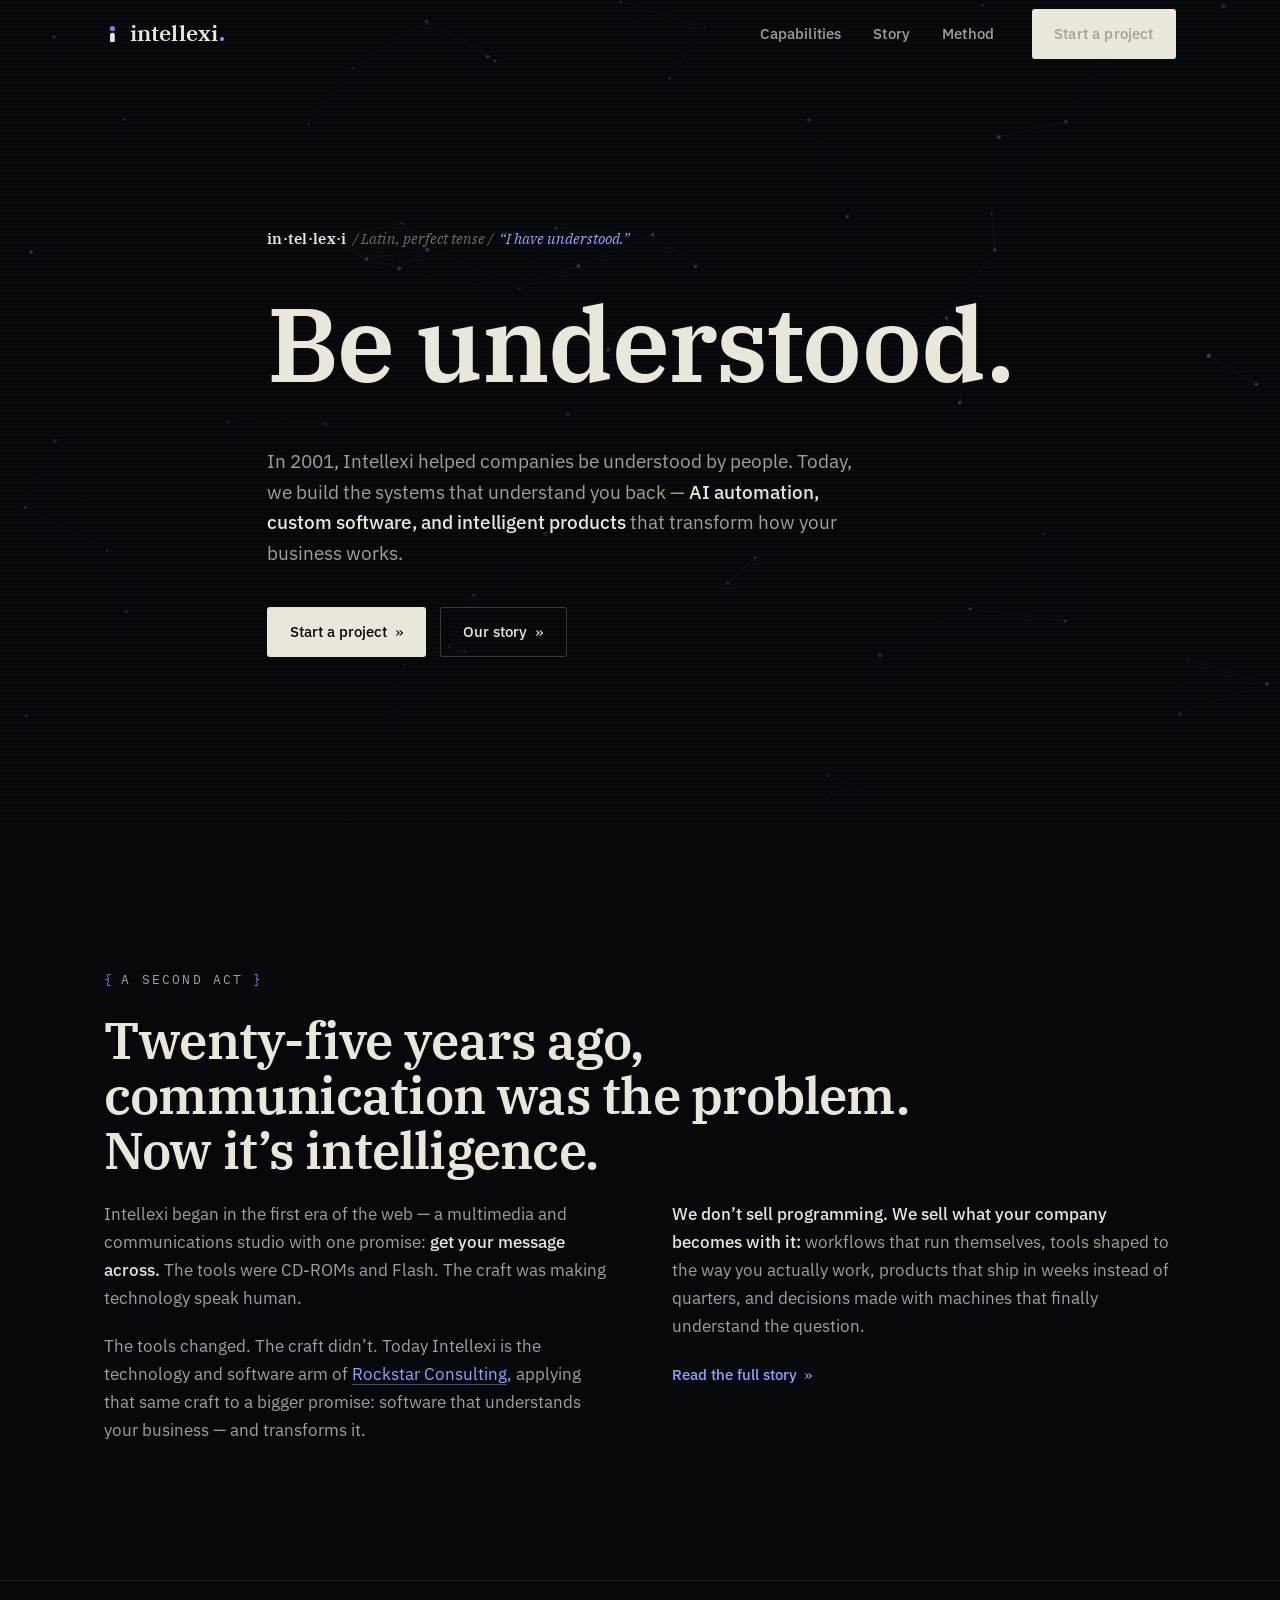
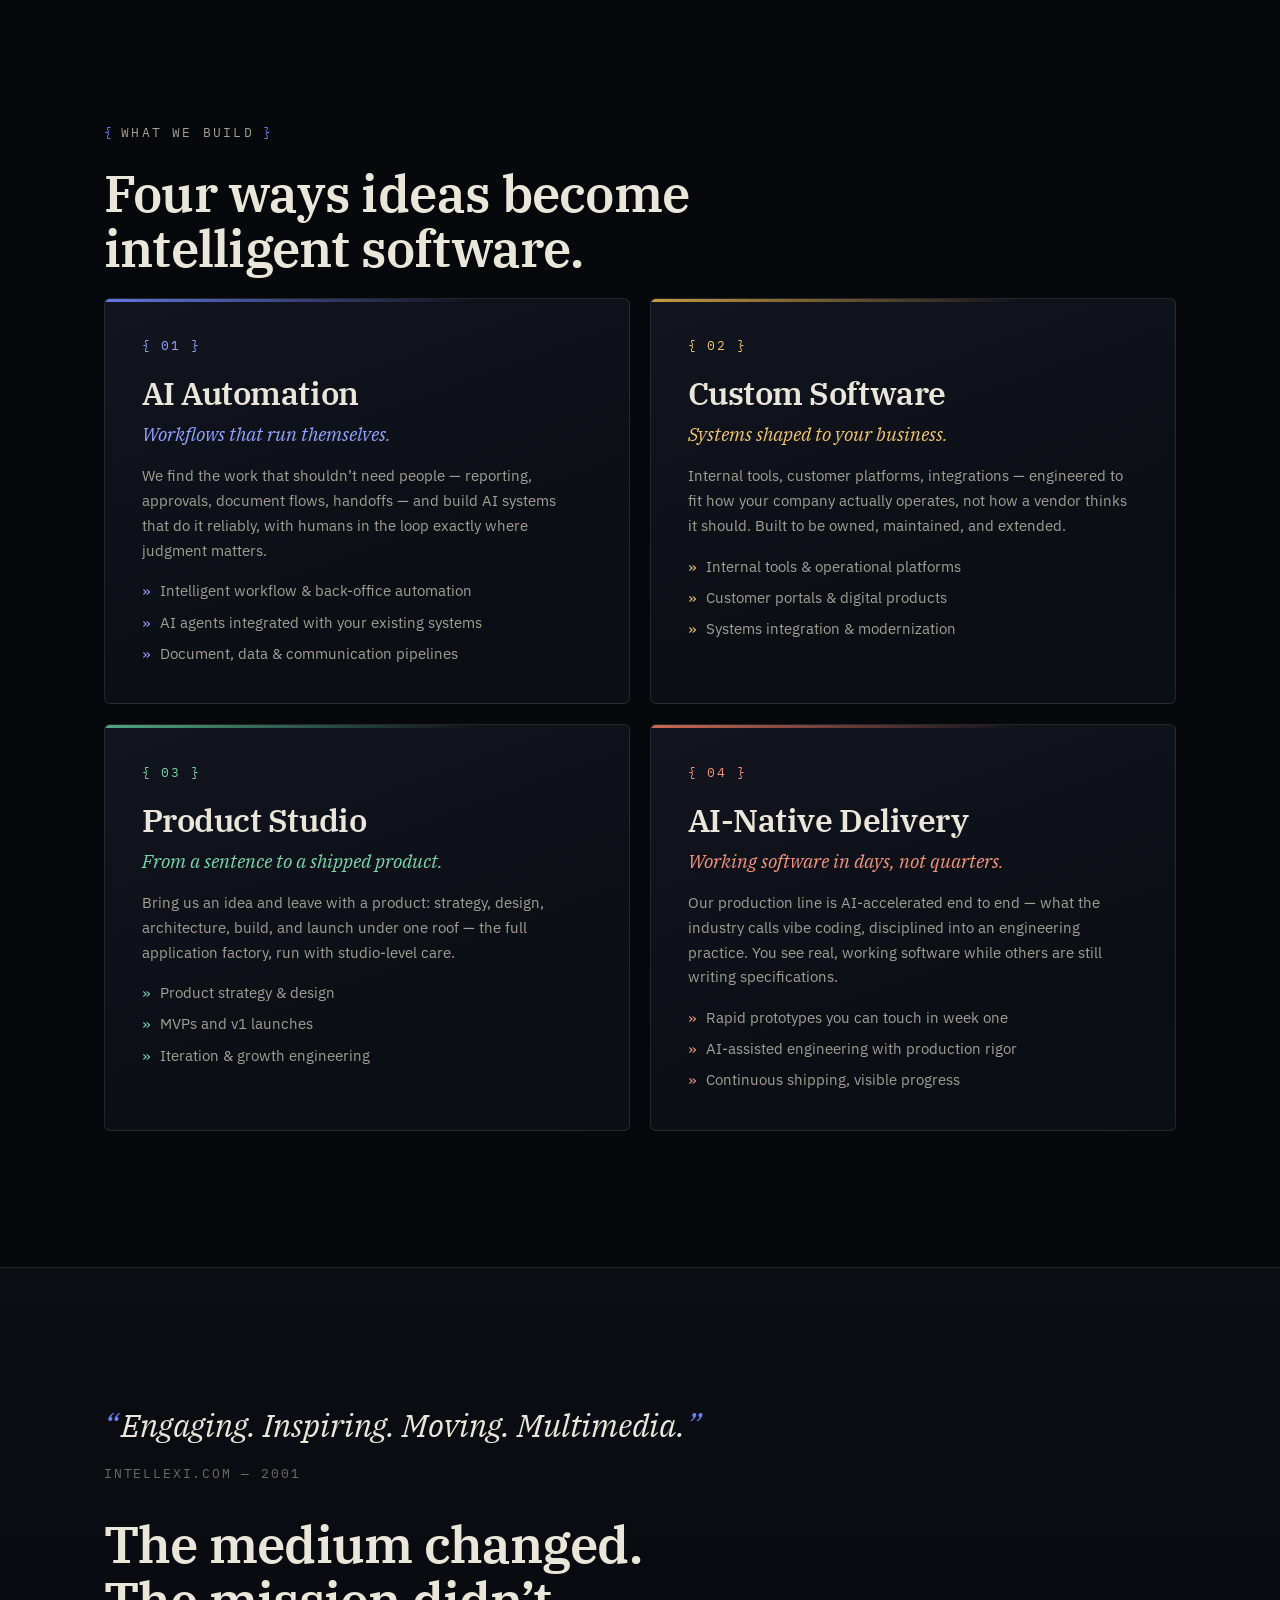
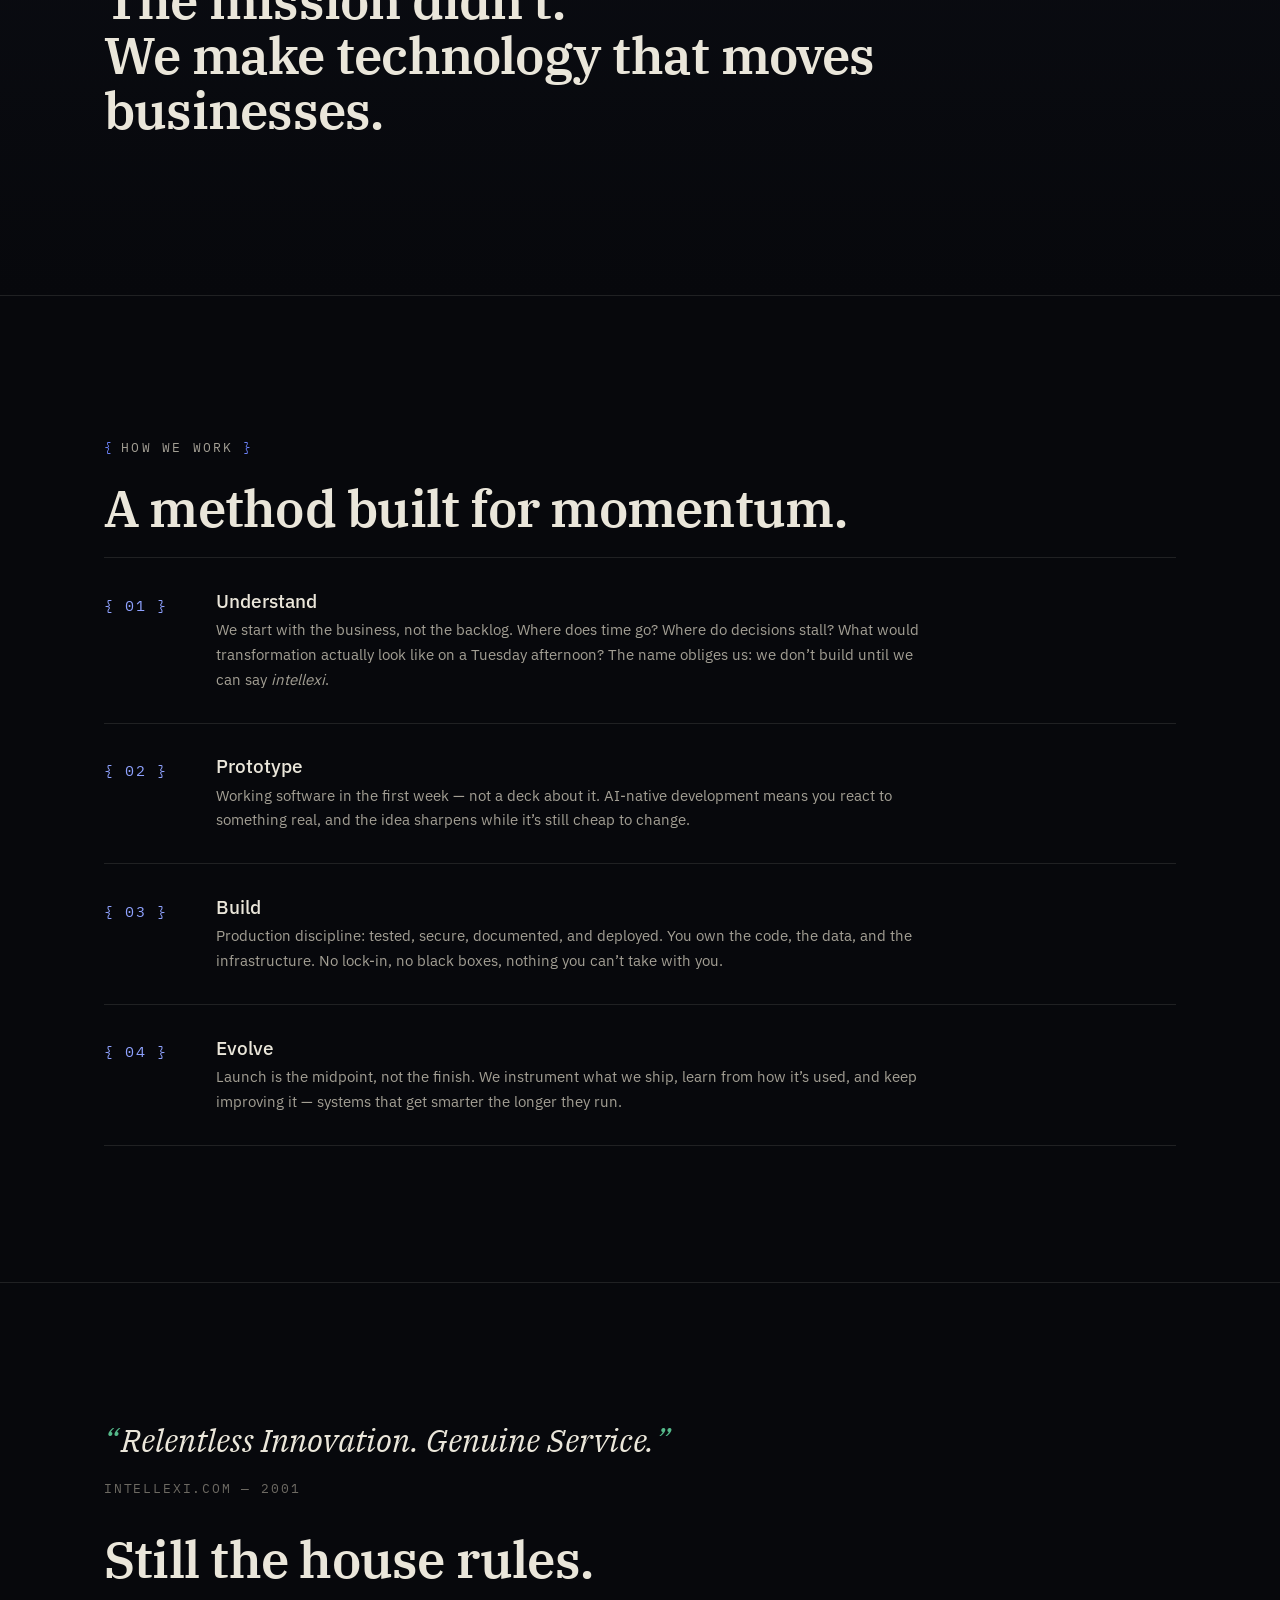
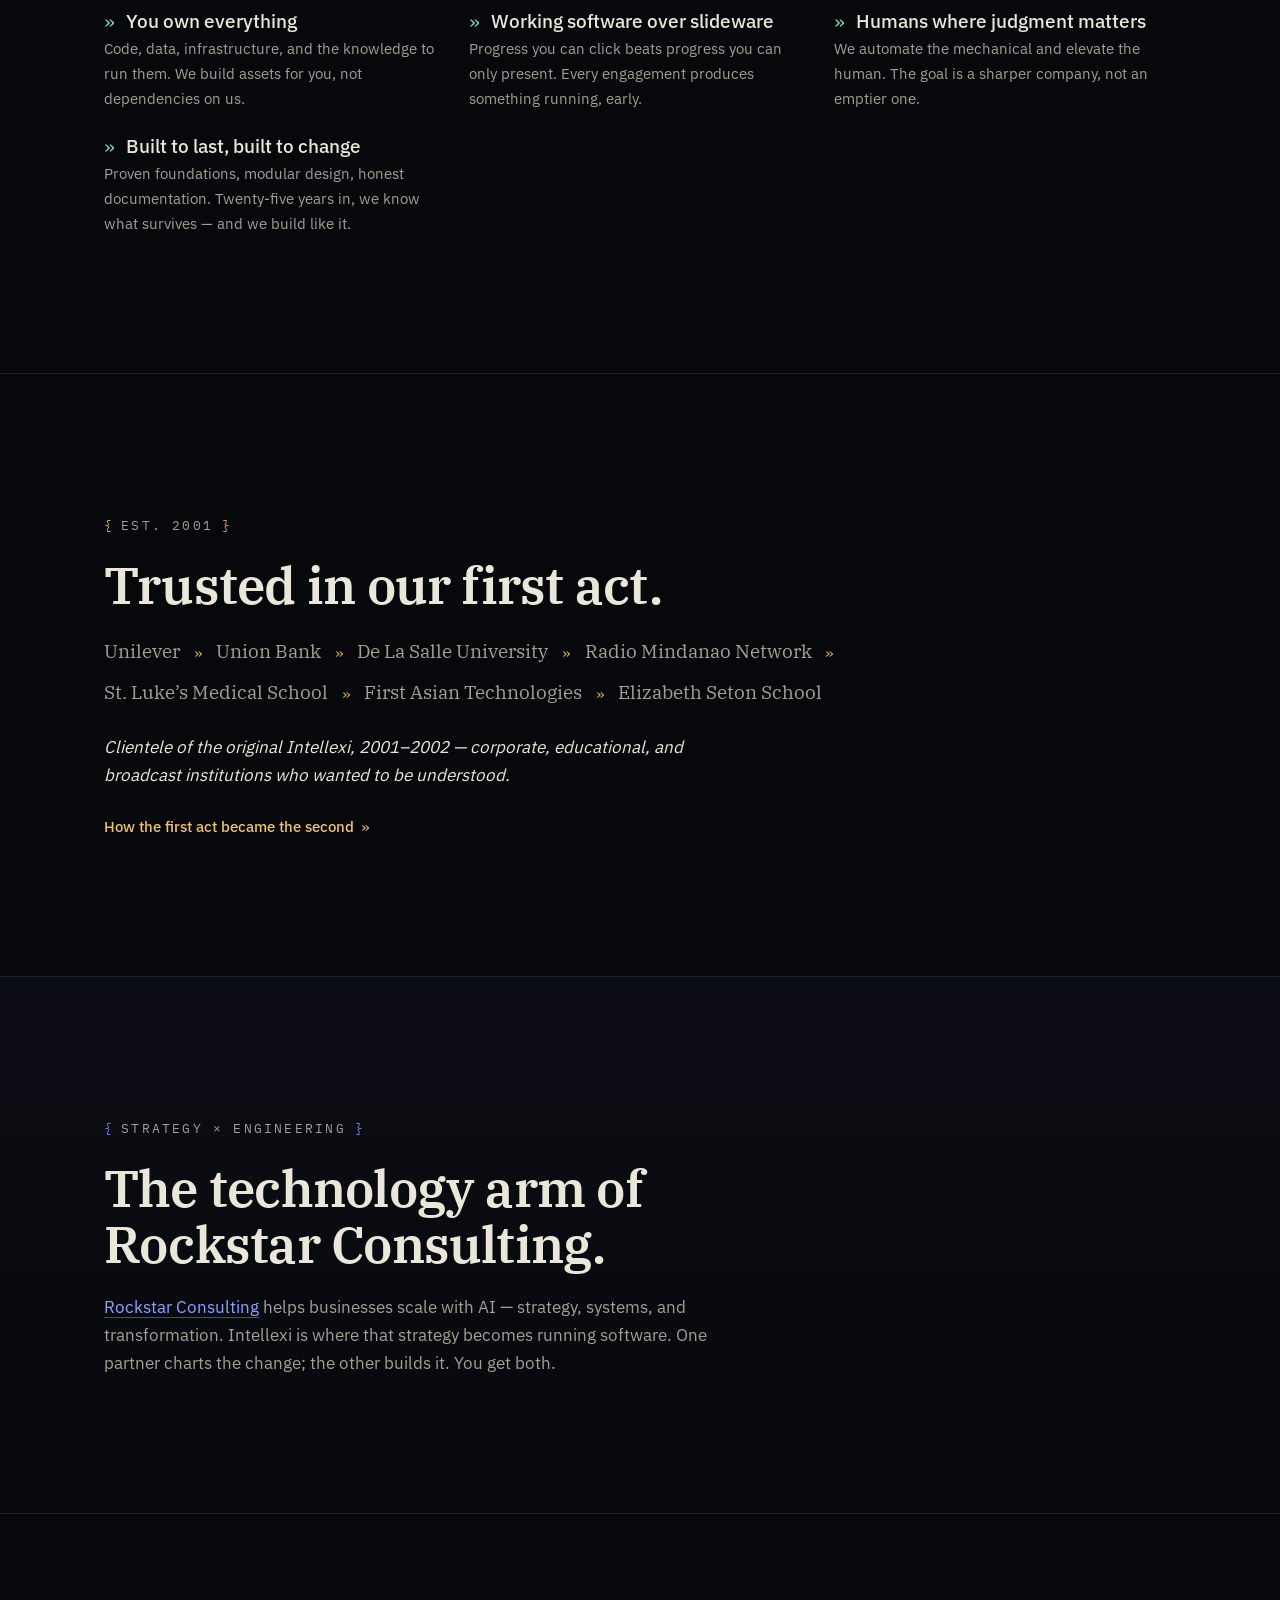
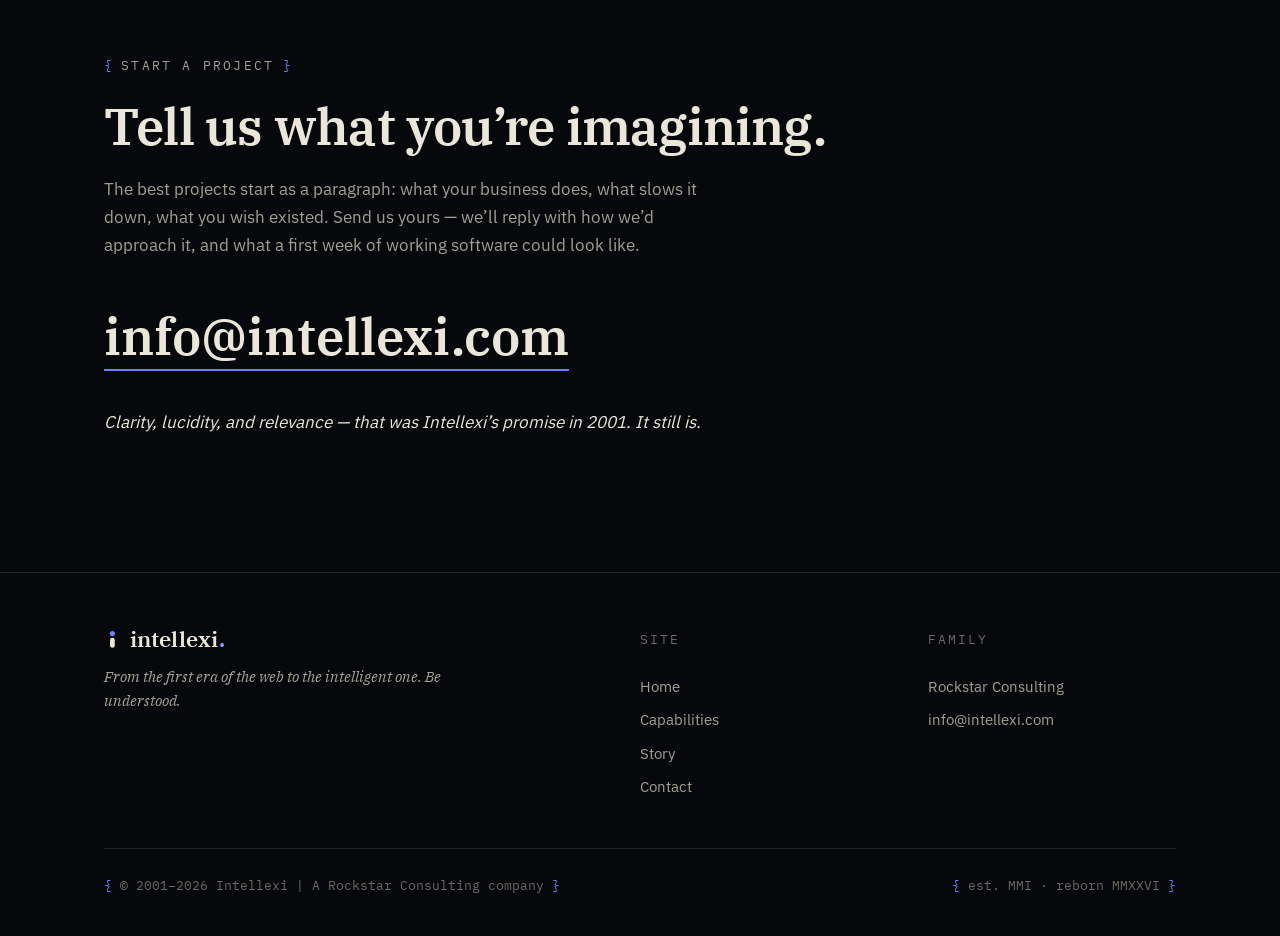
==== index.html @ 6e755563 "Revive the Intellexi brand: static site for the AI-era second act Intellexi (est. 2001, 'Be Understo" ====
<!DOCTYPE html>
<html lang="en">
<head>
  <meta charset="utf-8">
  <meta name="viewport" content="width=device-width, initial-scale=1">
  <title>Intellexi — Be Understood. AI Automation &amp; Custom Software Studio</title>
  <meta name="description" content="Intellexi is an AI automation and custom software studio — the technology arm of Rockstar Consulting. Est. 2001 as a multimedia company, reborn to turn ideas into intelligent software.">
  <meta name="theme-color" content="#07080c">
  <meta property="og:title" content="Intellexi — Be Understood.">
  <meta property="og:description" content="AI automation and custom software studio. Est. 2001, reborn for the intelligent era. The technology arm of Rockstar Consulting.">
  <meta property="og:type" content="website">
  <link rel="icon" href="assets/img/favicon.svg" type="image/svg+xml">
  <link rel="preload" href="assets/fonts/ibm-plex-serif-latin-600-normal.woff2" as="font" type="font/woff2" crossorigin>
  <link rel="preload" href="assets/fonts/ibm-plex-sans-latin-400-normal.woff2" as="font" type="font/woff2" crossorigin>
  <link rel="stylesheet" href="assets/css/main.css">
</head>
<body>
  <a class="skip-link" href="#main">{ skip to content }</a>

  <header class="site-header">
    <div class="container site-header__inner">
      <a class="brand" href="./" aria-label="Intellexi — home">
        <svg class="brand-mark" viewBox="0 0 64 64" aria-hidden="true"><circle cx="32" cy="10" r="10" fill="#6b81f7"/><rect x="23" y="26" width="18" height="38" rx="9" fill="currentColor"/></svg>
        <span>intellexi<span class="brand-dot">.</span></span>
      </a>
      <button class="nav-toggle" aria-expanded="false" aria-controls="site-nav">{ menu }</button>
      <nav class="site-nav" id="site-nav" aria-label="Main">
        <a href="capabilities/">Capabilities</a>
        <a href="story/">Story</a>
        <a href="#method">Method</a>
        <a class="btn btn--solid" href="#contact">Start a project</a>
      </nav>
    </div>
  </header>

  <main id="main">

    <!-- Hero -->
    <section class="hero scanlines">
      <div class="hero-canvas" aria-hidden="true"></div>
      <div class="container">
        <p class="hero-defn defn reveal">
          <span class="defn-word">in&#183;tel&#183;lex&#183;i</span>
          <span class="defn-pos">&nbsp;/ Latin, perfect tense /</span>
          <span class="defn-sense">&nbsp;&ldquo;I have understood.&rdquo;</span>
        </p>
        <h1 class="display reveal" style="--reveal-delay:.08s">Be understood.</h1>
        <p class="lede reveal" style="--reveal-delay:.16s">In 2001, Intellexi helped companies be understood by people. Today, we build the systems that understand you back — <strong>AI automation, custom software, and intelligent products</strong> that transform how your business works.</p>
        <div class="hero-cta reveal" style="--reveal-delay:.24s">
          <a class="btn btn--solid" href="#contact">Start a project <span class="chev">&#187;</span></a>
          <a class="btn btn--ghost" href="story/">Our story <span class="chev">&#187;</span></a>
        </div>
      </div>
    </section>

    <!-- Positioning -->
    <section class="section" aria-labelledby="positioning-title">
      <div class="container">
        <p class="kicker reveal">A second act</p>
        <h2 id="positioning-title" class="reveal">Twenty-five years ago, communication was the problem.<br>Now it&rsquo;s intelligence.</h2>
        <div class="grid-2">
          <div class="prose reveal">
            <p>Intellexi began in the first era of the web — a multimedia and communications studio with one promise: <strong>get your message across.</strong> The tools were CD-ROMs and Flash. The craft was making technology speak human.</p>
            <p>The tools changed. The craft didn&rsquo;t. Today Intellexi is the technology and software arm of <a href="https://www.rockstar.one/" rel="noopener">Rockstar Consulting</a>, applying that same craft to a bigger promise: software that understands your business — and transforms it.</p>
          </div>
          <div class="prose reveal" style="--reveal-delay:.1s">
            <p><strong>We don&rsquo;t sell programming. We sell what your company becomes with it:</strong> workflows that run themselves, tools shaped to the way you actually work, products that ship in weeks instead of quarters, and decisions made with machines that finally understand the question.</p>
            <p><a class="link-arrow" href="story/">Read the full story <span class="chev">&#187;</span></a></p>
          </div>
        </div>
      </div>
    </section>

    <!-- Capabilities -->
    <section class="section" id="capabilities" aria-labelledby="capabilities-title">
      <div class="container">
        <p class="kicker reveal">What we build</p>
        <h2 id="capabilities-title" class="reveal">Four ways ideas become intelligent software.</h2>
        <div class="card-grid card-grid--quad">
          <article class="card card--blue reveal">
            <span class="card-index">{ 01 }</span>
            <h3>AI Automation</h3>
            <span class="card-tag">Workflows that run themselves.</span>
            <p>We find the work that shouldn&rsquo;t need people — reporting, approvals, document flows, handoffs — and build AI systems that do it reliably, with humans in the loop exactly where judgment matters.</p>
            <ul>
              <li>Intelligent workflow &amp; back-office automation</li>
              <li>AI agents integrated with your existing systems</li>
              <li>Document, data &amp; communication pipelines</li>
            </ul>
          </article>
          <article class="card card--gold reveal" style="--reveal-delay:.07s">
            <span class="card-index">{ 02 }</span>
            <h3>Custom Software</h3>
            <span class="card-tag">Systems shaped to your business.</span>
            <p>Internal tools, customer platforms, integrations — engineered to fit how your company actually operates, not how a vendor thinks it should. Built to be owned, maintained, and extended.</p>
            <ul>
              <li>Internal tools &amp; operational platforms</li>
              <li>Customer portals &amp; digital products</li>
              <li>Systems integration &amp; modernization</li>
            </ul>
          </article>
          <article class="card card--green reveal" style="--reveal-delay:.14s">
            <span class="card-index">{ 03 }</span>
            <h3>Product Studio</h3>
            <span class="card-tag">From a sentence to a shipped product.</span>
            <p>Bring us an idea and leave with a product: strategy, design, architecture, build, and launch under one roof — the full application factory, run with studio-level care.</p>
            <ul>
              <li>Product strategy &amp; design</li>
              <li>MVPs and v1 launches</li>
              <li>Iteration &amp; growth engineering</li>
            </ul>
          </article>
          <article class="card card--coral reveal" style="--reveal-delay:.21s">
            <span class="card-index">{ 04 }</span>
            <h3>AI-Native Delivery</h3>
            <span class="card-tag">Working software in days, not quarters.</span>
            <p>Our production line is AI-accelerated end to end — what the industry calls vibe coding, disciplined into an engineering practice. You see real, working software while others are still writing specifications.</p>
            <ul>
              <li>Rapid prototypes you can touch in week one</li>
              <li>AI-assisted engineering with production rigor</li>
              <li>Continuous shipping, visible progress</li>
            </ul>
          </article>
        </div>
      </div>
    </section>

    <!-- Manifesto -->
    <section class="section band" aria-label="Manifesto">
      <div class="container">
        <blockquote class="epigraph reveal"><span class="epigraph-text">Engaging. Inspiring. Moving. Multimedia.</span>
          <span class="epigraph-cite">intellexi.com &mdash; 2001</span>
        </blockquote>
        <h2 class="reveal" style="margin-top:2.2rem">The medium changed. The mission didn&rsquo;t.<br>We make technology that moves businesses.</h2>
      </div>
    </section>

    <!-- Method -->
    <section class="section" id="method" aria-labelledby="method-title">
      <div class="container">
        <p class="kicker reveal">How we work</p>
        <h2 id="method-title" class="reveal">A method built for momentum.</h2>
        <div class="steps reveal">
          <div class="step">
            <span class="step-num">{ 01 }</span>
            <div>
              <h3>Understand</h3>
              <p>We start with the business, not the backlog. Where does time go? Where do decisions stall? What would transformation actually look like on a Tuesday afternoon? The name obliges us: we don&rsquo;t build until we can say <em>intellexi</em>.</p>
            </div>
          </div>
          <div class="step">
            <span class="step-num">{ 02 }</span>
            <div>
              <h3>Prototype</h3>
              <p>Working software in the first week — not a deck about it. AI-native development means you react to something real, and the idea sharpens while it&rsquo;s still cheap to change.</p>
            </div>
          </div>
          <div class="step">
            <span class="step-num">{ 03 }</span>
            <div>
              <h3>Build</h3>
              <p>Production discipline: tested, secure, documented, and deployed. You own the code, the data, and the infrastructure. No lock-in, no black boxes, nothing you can&rsquo;t take with you.</p>
            </div>
          </div>
          <div class="step">
            <span class="step-num">{ 04 }</span>
            <div>
              <h3>Evolve</h3>
              <p>Launch is the midpoint, not the finish. We instrument what we ship, learn from how it&rsquo;s used, and keep improving it — systems that get smarter the longer they run.</p>
            </div>
          </div>
        </div>
      </div>
    </section>

    <!-- Principles -->
    <section class="section tint-green" aria-labelledby="principles-title">
      <div class="container">
        <blockquote class="epigraph reveal"><span class="epigraph-text">Relentless Innovation. Genuine Service.</span>
          <span class="epigraph-cite">intellexi.com &mdash; 2001</span>
        </blockquote>
        <h2 id="principles-title" class="reveal" style="margin-top:2.2rem">Still the house rules.</h2>
        <ul class="principles">
          <li class="reveal">
            <h3>You own everything</h3>
            <p>Code, data, infrastructure, and the knowledge to run them. We build assets for you, not dependencies on us.</p>
          </li>
          <li class="reveal" style="--reveal-delay:.07s">
            <h3>Working software over slideware</h3>
            <p>Progress you can click beats progress you can only present. Every engagement produces something running, early.</p>
          </li>
          <li class="reveal" style="--reveal-delay:.14s">
            <h3>Humans where judgment matters</h3>
            <p>We automate the mechanical and elevate the human. The goal is a sharper company, not an emptier one.</p>
          </li>
          <li class="reveal" style="--reveal-delay:.21s">
            <h3>Built to last, built to change</h3>
            <p>Proven foundations, modular design, honest documentation. Twenty-five years in, we know what survives — and we build like it.</p>
          </li>
        </ul>
      </div>
    </section>

    <!-- Heritage -->
    <section class="section tint-gold" aria-labelledby="heritage-title">
      <div class="container">
        <p class="kicker reveal">Est. 2001</p>
        <h2 id="heritage-title" class="reveal">Trusted in our first act.</h2>
        <p class="heritage-names reveal">
          <span>Unilever</span><span class="sep">&#187;</span>
          <span>Union Bank</span><span class="sep">&#187;</span>
          <span>De&nbsp;La&nbsp;Salle University</span><span class="sep">&#187;</span>
          <span>Radio Mindanao Network</span><span class="sep">&#187;</span>
          <span>St.&nbsp;Luke&rsquo;s Medical School</span><span class="sep">&#187;</span>
          <span>First Asian Technologies</span><span class="sep">&#187;</span>
          <span>Elizabeth Seton School</span>
        </p>
        <p class="prose reveal" style="margin-top:1.6rem"><em>Clientele of the original Intellexi, 2001&ndash;2002 — corporate, educational, and broadcast institutions who wanted to be understood.</em></p>
        <p class="reveal" style="margin-top:1.4rem"><a class="link-arrow" href="story/">How the first act became the second <span class="chev">&#187;</span></a></p>
      </div>
    </section>

    <!-- Rockstar -->
    <section class="section band" aria-labelledby="rockstar-title">
      <div class="container">
        <p class="kicker reveal">Strategy &#215; Engineering</p>
        <h2 id="rockstar-title" class="reveal">The technology arm of Rockstar Consulting.</h2>
        <div class="prose reveal">
          <p><a href="https://www.rockstar.one/" rel="noopener">Rockstar Consulting</a> helps businesses scale with AI — strategy, systems, and transformation. Intellexi is where that strategy becomes running software. One partner charts the change; the other builds it. You get both.</p>
        </div>
      </div>
    </section>

    <!-- Contact -->
    <section class="section" id="contact" aria-labelledby="contact-title">
      <div class="container">
        <p class="kicker reveal">Start a project</p>
        <h2 id="contact-title" class="reveal">Tell us what you&rsquo;re imagining.</h2>
        <div class="prose reveal">
          <p>The best projects start as a paragraph: what your business does, what slows it down, what you wish existed. Send us yours — we&rsquo;ll reply with how we&rsquo;d approach it, and what a first week of working software could look like.</p>
        </div>
        <p class="reveal" style="margin-top:2.2rem"><a class="contact-email" href="mailto:info@intellexi.com">info@intellexi.com</a></p>
        <p class="prose reveal" style="margin-top:1.8rem"><em>Clarity, lucidity, and relevance — that was Intellexi&rsquo;s promise in 2001. It still is.</em></p>
      </div>
    </section>
  </main>

  <footer class="site-footer">
    <div class="container">
      <div class="site-footer__grid">
        <div>
          <a class="brand" href="./" aria-label="Intellexi — home">
            <svg class="brand-mark" viewBox="0 0 64 64" aria-hidden="true"><circle cx="32" cy="10" r="10" fill="#6b81f7"/><rect x="23" y="26" width="18" height="38" rx="9" fill="currentColor"/></svg>
            <span>intellexi<span class="brand-dot">.</span></span>
          </a>
          <p class="footer-tagline">From the first era of the web to the intelligent one. Be understood.</p>
        </div>
        <nav aria-label="Footer">
          <p class="footer-head">Site</p>
          <a href="./">Home</a>
          <a href="capabilities/">Capabilities</a>
          <a href="story/">Story</a>
          <a href="#contact">Contact</a>
        </nav>
        <nav aria-label="Family">
          <p class="footer-head">Family</p>
          <a href="https://www.rockstar.one/" rel="noopener">Rockstar Consulting</a>
          <a href="mailto:info@intellexi.com">info@intellexi.com</a>
        </nav>
      </div>
      <div class="footer-meta">
        <span class="braces">&#169; 2001&ndash;<span id="year">2026</span> Intellexi &#124; A Rockstar Consulting company</span>
        <span class="braces">est. MMI &#183; reborn MMXXVI</span>
      </div>
    </div>
  </footer>

  <script src="assets/js/main.js" defer></script>
</body>
</html>
---- assets/css/main.css ----
/* ==========================================================================
   INTELLEXI — design system
   Est. 2001 · Reborn 2026
   --------------------------------------------------------------------------
   Structure:
     1. Fonts            5. Header / nav        9. Page sections
     2. Tokens           6. Buttons & links    10. Footer
     3. Base / reset     7. Typography kit     11. Motion & reveal
     4. Layout           8. Components         12. Responsive / a11y
   ========================================================================== */

/* 1. Fonts ---------------------------------------------------------------- */

@font-face {
  font-family: "IBM Plex Serif";
  font-style: normal;
  font-weight: 400;
  font-display: swap;
  src: url("../fonts/ibm-plex-serif-latin-400-normal.woff2") format("woff2");
}
@font-face {
  font-family: "IBM Plex Serif";
  font-style: italic;
  font-weight: 400;
  font-display: swap;
  src: url("../fonts/ibm-plex-serif-latin-400-italic.woff2") format("woff2");
}
@font-face {
  font-family: "IBM Plex Serif";
  font-style: normal;
  font-weight: 600;
  font-display: swap;
  src: url("../fonts/ibm-plex-serif-latin-600-normal.woff2") format("woff2");
}
@font-face {
  font-family: "IBM Plex Sans";
  font-style: normal;
  font-weight: 400;
  font-display: swap;
  src: url("../fonts/ibm-plex-sans-latin-400-normal.woff2") format("woff2");
}
@font-face {
  font-family: "IBM Plex Sans";
  font-style: normal;
  font-weight: 500;
  font-display: swap;
  src: url("../fonts/ibm-plex-sans-latin-500-normal.woff2") format("woff2");
}
@font-face {
  font-family: "IBM Plex Mono";
  font-style: normal;
  font-weight: 400;
  font-display: swap;
  src: url("../fonts/ibm-plex-mono-latin-400-normal.woff2") format("woff2");
}

/* 2. Tokens ---------------------------------------------------------------- */

:root {
  /* Ink — the canvas */
  --ink-0: #07080c;
  --ink-1: #0c0e15;
  --ink-2: #12151f;
  --ink-3: #1a1e2b;

  /* Ivory — the voice */
  --text: #eae6da;
  --text-dim: #a39f94;
  --text-faint: #6d6a63;

  /* Heritage tints — the four section colors of intellexi.com, 2001.
     Blue (home) · Gold (profile) · Green (expertise) · Coral (clientele) */
  --blue: #6b81f7;
  --blue-bright: #8fa2ff;
  --gold: #d9a843;
  --gold-bright: #eec46a;
  --green: #55b98a;
  --green-bright: #79d4a9;
  --coral: #e07358;
  --coral-bright: #f2937b;

  --accent: var(--blue);
  --accent-bright: var(--blue-bright);

  --line: rgba(234, 230, 218, 0.11);
  --line-strong: rgba(234, 230, 218, 0.22);

  --serif: "IBM Plex Serif", "Iowan Old Style", Georgia, serif;
  --sans: "IBM Plex Sans", "Helvetica Neue", Arial, sans-serif;
  --mono: "IBM Plex Mono", "SFMono-Regular", Consolas, monospace;

  --measure: 38rem;
  --container: 72rem;
  --gutter: clamp(1.25rem, 4vw, 2.5rem);

  --step-hero: clamp(2.9rem, 8.5vw, 6.5rem);
  --step-1: clamp(2rem, 4.2vw, 3.2rem);
  --step-2: clamp(1.45rem, 2.6vw, 2rem);
  --step-3: 1.2rem;
  --step-0: 1.0625rem;
  --step--1: 0.9375rem;
  --step--2: 0.8125rem;

  --ease-out: cubic-bezier(0.16, 1, 0.3, 1);
}

/* Per-section accent override via the heritage tint system */
.tint-gold { --accent: var(--gold); --accent-bright: var(--gold-bright); }
.tint-green { --accent: var(--green); --accent-bright: var(--green-bright); }
.tint-coral { --accent: var(--coral); --accent-bright: var(--coral-bright); }

/* 3. Base ------------------------------------------------------------------ */

*,
*::before,
*::after {
  box-sizing: border-box;
  margin: 0;
}

html {
  scroll-behavior: smooth;
  -webkit-text-size-adjust: 100%;
}

body {
  background: var(--ink-0);
  color: var(--text);
  font-family: var(--sans);
  font-size: var(--step-0);
  line-height: 1.65;
  -webkit-font-smoothing: antialiased;
  overflow-x: hidden;
}

img,
svg {
  max-width: 100%;
  display: block;
}

::selection {
  background: var(--blue);
  color: var(--ink-0);
}

:focus-visible {
  outline: 2px solid var(--accent-bright);
  outline-offset: 3px;
  border-radius: 2px;
}

.skip-link {
  position: absolute;
  left: 1rem;
  top: -4rem;
  z-index: 100;
  background: var(--text);
  color: var(--ink-0);
  padding: 0.6rem 1rem;
  font-family: var(--mono);
  font-size: var(--step--2);
  text-decoration: none;
  transition: top 0.2s var(--ease-out);
}
.skip-link:focus-visible {
  top: 1rem;
}

/* 4. Layout ---------------------------------------------------------------- */

.container {
  max-width: var(--container);
  margin-inline: auto;
  padding-inline: var(--gutter);
}

.section {
  padding-block: clamp(5rem, 11vw, 8.5rem);
  position: relative;
}

.section + .section {
  border-top: 1px solid var(--line);
}

.grid-2 {
  display: grid;
  gap: clamp(2rem, 5vw, 4.5rem);
  grid-template-columns: repeat(auto-fit, minmax(19rem, 1fr));
  align-items: start;
}

/* 5. Header ---------------------------------------------------------------- */

.site-header {
  position: fixed;
  inset: 0 0 auto 0;
  z-index: 50;
  transition: background 0.35s ease, border-color 0.35s ease;
  border-bottom: 1px solid transparent;
}
.site-header.is-scrolled {
  background: color-mix(in srgb, var(--ink-0) 88%, transparent);
  -webkit-backdrop-filter: blur(14px);
  backdrop-filter: blur(14px);
  border-bottom-color: var(--line);
}

.site-header__inner {
  display: flex;
  align-items: center;
  justify-content: space-between;
  gap: 1.5rem;
  height: 4.25rem;
}

.brand {
  display: inline-flex;
  align-items: baseline;
  gap: 0.55rem;
  text-decoration: none;
  color: var(--text);
  font-family: var(--serif);
  font-weight: 600;
  font-size: 1.35rem;
  letter-spacing: 0.01em;
  line-height: 1;
}
.brand .brand-mark {
  align-self: center;
  width: 1.05rem;
  height: 1.05rem;
  flex: none;
}
.brand .brand-dot {
  color: var(--blue-bright);
}

.site-nav {
  display: flex;
  align-items: center;
  gap: clamp(1.1rem, 2.5vw, 2rem);
}
.site-nav a {
  color: var(--text-dim);
  text-decoration: none;
  font-size: var(--step--1);
  font-weight: 500;
  letter-spacing: 0.01em;
  transition: color 0.2s ease;
}
.site-nav a:hover,
.site-nav a[aria-current="page"] {
  color: var(--text);
}
.site-nav .btn {
  margin-left: 0.35rem;
}

.nav-toggle {
  display: none;
  background: none;
  border: 1px solid var(--line-strong);
  border-radius: 4px;
  color: var(--text);
  font-family: var(--mono);
  font-size: var(--step--2);
  padding: 0.5rem 0.8rem;
  cursor: pointer;
}

/* 6. Buttons & links ------------------------------------------------------- */

.btn {
  display: inline-flex;
  align-items: center;
  gap: 0.5rem;
  font-family: var(--sans);
  font-weight: 500;
  font-size: var(--step--1);
  text-decoration: none;
  border-radius: 3px;
  padding: 0.72rem 1.35rem;
  transition: background 0.2s ease, color 0.2s ease, border-color 0.2s ease,
    transform 0.2s var(--ease-out);
  border: 1px solid transparent;
  cursor: pointer;
}
.btn:active {
  transform: translateY(1px);
}
.btn--solid {
  background: var(--text);
  color: var(--ink-0);
}
.btn--solid:hover {
  background: var(--accent-bright);
}
.btn--ghost {
  border-color: var(--line-strong);
  color: var(--text);
  background: transparent;
}
.btn--ghost:hover {
  border-color: var(--accent-bright);
  color: var(--accent-bright);
}
.btn .chev {
  font-family: var(--mono);
  transition: transform 0.25s var(--ease-out);
}
.btn:hover .chev {
  transform: translateX(3px);
}

.link-arrow {
  display: inline-flex;
  align-items: baseline;
  gap: 0.45rem;
  color: var(--accent-bright);
  text-decoration: none;
  font-weight: 500;
  font-size: var(--step--1);
}
.link-arrow .chev {
  font-family: var(--mono);
  transition: transform 0.25s var(--ease-out);
}
.link-arrow:hover .chev {
  transform: translateX(4px);
}
.link-arrow:hover {
  text-decoration: underline;
  text-underline-offset: 4px;
}

p a,
li a:not(.btn):not(.link-arrow) {
  color: var(--accent-bright);
  text-decoration: underline;
  text-decoration-color: color-mix(in srgb, var(--accent-bright) 45%, transparent);
  text-underline-offset: 4px;
}
p a:hover,
li a:not(.btn):not(.link-arrow):hover {
  text-decoration-color: var(--accent-bright);
}

/* 7. Typography kit -------------------------------------------------------- */

/* Mono label in heritage braces: { LABEL } */
.kicker {
  font-family: var(--mono);
  font-size: var(--step--2);
  letter-spacing: 0.17em;
  text-transform: uppercase;
  color: var(--text-dim);
  display: inline-flex;
  align-items: baseline;
  gap: 0.7em;
  margin-bottom: 1.4rem;
}
.kicker::before {
  content: "{";
  color: var(--accent);
  letter-spacing: 0;
}
.kicker::after {
  content: "}";
  color: var(--accent);
  letter-spacing: 0;
}

h1,
h2,
h3 {
  font-family: var(--serif);
  font-weight: 600;
  line-height: 1.08;
  letter-spacing: -0.015em;
  text-wrap: balance;
}

.display {
  font-size: var(--step-hero);
}
h2,
.h2 {
  font-size: var(--step-1);
  margin-bottom: 1.3rem;
}
h3,
.h3 {
  font-size: var(--step-2);
  line-height: 1.2;
}

.lede {
  font-size: var(--step-3);
  line-height: 1.6;
  color: var(--text-dim);
  max-width: var(--measure);
  text-wrap: pretty;
}
.lede strong {
  color: var(--text);
  font-weight: 500;
}

.prose {
  max-width: var(--measure);
}
.prose p + p {
  margin-top: 1.2em;
}
.prose p {
  color: var(--text-dim);
  text-wrap: pretty;
}
.prose strong {
  color: var(--text);
  font-weight: 500;
}

/* Epigraph — the quote-led sections of the 2001 site, preserved as a form */
.epigraph {
  font-family: var(--serif);
  font-style: italic;
  font-size: var(--step-2);
  line-height: 1.35;
  color: var(--text);
  border: 0;
  max-width: 46rem;
  text-wrap: balance;
}
.epigraph .epigraph-text::before {
  content: "\201C";
  color: var(--accent);
  margin-right: 0.1em;
}
.epigraph .epigraph-text::after {
  content: "\201D";
  color: var(--accent);
  margin-left: 0.05em;
}
.epigraph-cite {
  display: block;
  margin-top: 1.1rem;
  font-family: var(--mono);
  font-style: normal;
  font-size: var(--step--2);
  letter-spacing: 0.14em;
  text-transform: uppercase;
  color: var(--text-faint);
}

/* Dictionary entry — the name, defined */
.defn {
  font-family: var(--serif);
  color: var(--text-dim);
  font-size: var(--step-3);
}
.defn .defn-word {
  color: var(--text);
  font-weight: 600;
  letter-spacing: 0.02em;
}
.defn .defn-pos {
  font-style: italic;
  color: var(--text-faint);
}
.defn .defn-sense {
  font-style: italic;
  color: var(--accent-bright);
}

/* 8. Components ------------------------------------------------------------ */

/* Capability card — one per heritage tint */
.card {
  --card-accent: var(--accent);
  --card-accent-bright: var(--accent-bright);
  position: relative;
  background: linear-gradient(160deg, var(--ink-2), var(--ink-1) 70%);
  border: 1px solid var(--line);
  border-radius: 6px;
  padding: clamp(1.6rem, 3vw, 2.3rem);
  overflow: hidden;
  transition: border-color 0.3s ease, transform 0.3s var(--ease-out);
}
.card:hover {
  border-color: color-mix(in srgb, var(--card-accent) 55%, var(--line-strong));
  transform: translateY(-3px);
}
.card::before {
  /* the duotone banner of the old site, reduced to a breath of color */
  content: "";
  position: absolute;
  inset: 0 0 auto 0;
  height: 3px;
  background: linear-gradient(90deg, var(--card-accent), transparent 70%);
  opacity: 0.9;
}
.card--blue { --card-accent: var(--blue); --card-accent-bright: var(--blue-bright); }
.card--gold { --card-accent: var(--gold); --card-accent-bright: var(--gold-bright); }
.card--green { --card-accent: var(--green); --card-accent-bright: var(--green-bright); }
.card--coral { --card-accent: var(--coral); --card-accent-bright: var(--coral-bright); }

.card .card-index {
  font-family: var(--mono);
  font-size: var(--step--2);
  color: var(--card-accent-bright);
  letter-spacing: 0.14em;
  display: block;
  margin-bottom: 1.1rem;
}
.card h3 {
  margin-bottom: 0.35rem;
}
.card .card-tag {
  font-family: var(--serif);
  font-style: italic;
  color: var(--card-accent-bright);
  font-size: var(--step-3);
  display: block;
  margin-bottom: 0.9rem;
}
.card p {
  color: var(--text-dim);
  font-size: var(--step--1);
  text-wrap: pretty;
}
.card ul {
  margin-top: 1rem;
  padding: 0;
  list-style: none;
  font-size: var(--step--1);
  color: var(--text-dim);
}
.card li {
  padding-left: 1.15rem;
  position: relative;
  margin-top: 0.4rem;
}
.card li::before {
  content: "»";
  font-family: var(--mono);
  position: absolute;
  left: 0;
  color: var(--card-accent-bright);
}

.card-grid {
  display: grid;
  gap: 1.25rem;
  grid-template-columns: repeat(auto-fit, minmax(17.5rem, 1fr));
}
/* four cards read better as a 2×2 field than 3+1 */
@media (min-width: 900px) {
  .card-grid--quad {
    grid-template-columns: repeat(2, minmax(0, 1fr));
  }
}

/* Method steps */
.steps {
  counter-reset: step;
  display: grid;
  gap: 0;
  border-top: 1px solid var(--line);
}
.step {
  display: grid;
  grid-template-columns: 5.5rem 1fr;
  gap: 1.5rem;
  padding-block: 1.9rem;
  border-bottom: 1px solid var(--line);
}
.step .step-num {
  font-family: var(--mono);
  color: var(--accent-bright);
  font-size: var(--step--1);
  letter-spacing: 0.1em;
  padding-top: 0.3rem;
}
.step h3 {
  font-size: var(--step-3);
  font-family: var(--sans);
  font-weight: 500;
  letter-spacing: 0;
  margin-bottom: 0.4rem;
}
.step p {
  color: var(--text-dim);
  max-width: 44rem;
  font-size: var(--step--1);
  text-wrap: pretty;
}

/* Principles list */
.principles {
  list-style: none;
  padding: 0;
  display: grid;
  gap: 1.4rem;
  grid-template-columns: repeat(auto-fit, minmax(17rem, 1fr));
}
.principles h3 {
  font-size: var(--step-3);
  font-family: var(--sans);
  font-weight: 500;
  letter-spacing: 0;
  margin-bottom: 0.35rem;
}
.principles h3::before {
  content: "» ";
  font-family: var(--mono);
  color: var(--accent-bright);
}
.principles p {
  color: var(--text-dim);
  font-size: var(--step--1);
  text-wrap: pretty;
}

/* Heritage strip — names that trusted the first act */
.heritage-names {
  display: flex;
  flex-wrap: wrap;
  gap: 0.6rem 0;
  align-items: baseline;
  font-family: var(--serif);
  font-size: var(--step-3);
  color: var(--text-dim);
  max-width: 52rem;
}
.heritage-names .sep {
  color: var(--accent);
  font-family: var(--mono);
  font-size: var(--step--1);
  margin-inline: 0.85rem;
}

/* Timeline (story page) */
.timeline {
  list-style: none;
  padding: 0;
  border-left: 1px solid var(--line-strong);
  margin-left: 0.4rem;
}
.timeline li {
  position: relative;
  padding: 0 0 2.6rem 2rem;
}
.timeline li:last-child {
  padding-bottom: 0.4rem;
}
.timeline li::before {
  content: "";
  position: absolute;
  left: -0.32rem;
  top: 0.45rem;
  width: 0.6rem;
  height: 0.6rem;
  border-radius: 50%;
  background: var(--ink-0);
  border: 2px solid var(--accent-bright);
}
.timeline .tl-date {
  font-family: var(--mono);
  font-size: var(--step--2);
  letter-spacing: 0.14em;
  text-transform: uppercase;
  color: var(--accent-bright);
  display: block;
  margin-bottom: 0.45rem;
}
.timeline h3 {
  font-size: var(--step-3);
  margin-bottom: 0.4rem;
}
.timeline p {
  color: var(--text-dim);
  max-width: 40rem;
  font-size: var(--step--1);
  text-wrap: pretty;
}

/* Artifact — a preserved fragment of the 2001 site */
.artifact {
  border: 1px solid var(--line-strong);
  border-radius: 6px;
  background: var(--ink-1);
  padding: clamp(1.5rem, 3vw, 2.2rem);
  position: relative;
}
.artifact::before {
  content: "{ ARCHIVE }";
  position: absolute;
  top: -0.7em;
  left: 1.2rem;
  background: var(--ink-0);
  padding-inline: 0.6rem;
  font-family: var(--mono);
  font-size: var(--step--2);
  letter-spacing: 0.16em;
  color: var(--accent-bright);
}
.artifact blockquote {
  border: 0;
  padding: 0;
  font-family: var(--serif);
  font-size: var(--step-3);
  font-style: italic;
  line-height: 1.55;
  color: var(--text);
  text-wrap: pretty;
}
.artifact figcaption {
  margin-top: 1rem;
  font-family: var(--mono);
  font-size: var(--step--2);
  letter-spacing: 0.12em;
  text-transform: uppercase;
  color: var(--text-faint);
}

/* Band — full-bleed statement */
.band {
  background: linear-gradient(180deg, var(--ink-1), var(--ink-0));
}
.band .display,
.band h2 {
  max-width: 56rem;
}

/* Scanline texture — memory of the duotone photo banners */
.scanlines {
  position: relative;
}
.scanlines::after {
  content: "";
  position: absolute;
  inset: 0;
  pointer-events: none;
  background: repeating-linear-gradient(
    180deg,
    transparent 0,
    transparent 3px,
    rgba(234, 230, 218, 0.012) 3px,
    rgba(234, 230, 218, 0.012) 4px
  );
}

/* 9. Page sections ---------------------------------------------------------- */

/* Hero */
.hero {
  min-height: 92svh;
  display: flex;
  align-items: center;
  padding-block: 8.5rem 5rem;
  position: relative;
  isolation: isolate;
}
.hero-canvas {
  position: absolute;
  inset: 0;
  z-index: -1;
}
.hero-canvas canvas {
  width: 100%;
  height: 100%;
  display: block;
}
.hero-canvas::after {
  /* keep type legible over the loom */
  content: "";
  position: absolute;
  inset: 0;
  background:
    radial-gradient(70rem 40rem at 25% 60%, rgba(7, 8, 12, 0.82), transparent 65%),
    linear-gradient(180deg, rgba(7, 8, 12, 0.5), transparent 30%, transparent 70%, var(--ink-0));
}
.hero .display {
  margin-block: 0.2em 0.45em;
}
.hero .lede {
  max-width: 40rem;
}
.hero-cta {
  display: flex;
  flex-wrap: wrap;
  gap: 0.9rem;
  margin-top: 2.4rem;
}
.hero-defn {
  margin-bottom: 2.2rem;
  font-size: var(--step--1);
}

/* Page hero (interior pages) */
.page-hero {
  padding-top: clamp(9rem, 16vw, 12rem);
  padding-bottom: clamp(3rem, 6vw, 5rem);
}
.page-hero .display {
  font-size: clamp(2.6rem, 6.5vw, 4.6rem);
  margin-bottom: 0.4em;
}

/* Contact */
.contact-email {
  font-family: var(--serif);
  font-weight: 600;
  font-size: var(--step-1);
  color: var(--text);
  text-decoration: none;
  border-bottom: 2px solid var(--accent);
  transition: color 0.2s ease, border-color 0.2s ease;
  overflow-wrap: anywhere;
}
.contact-email:hover {
  color: var(--accent-bright);
  border-color: var(--accent-bright);
}

/* 10. Footer ----------------------------------------------------------------- */

.site-footer {
  border-top: 1px solid var(--line);
  padding-block: 3.5rem 2.5rem;
  font-size: var(--step--1);
  color: var(--text-dim);
}
.site-footer__grid {
  display: grid;
  gap: 2.5rem;
  grid-template-columns: 2fr 1fr 1fr;
  align-items: start;
  margin-bottom: 3rem;
}
.site-footer .brand {
  margin-bottom: 0.9rem;
}
.site-footer nav {
  display: grid;
  gap: 0.55rem;
}
.site-footer nav a {
  color: var(--text-dim);
  text-decoration: none;
}
.site-footer nav a:hover {
  color: var(--text);
}
.footer-head {
  font-family: var(--mono);
  font-size: var(--step--2);
  letter-spacing: 0.16em;
  text-transform: uppercase;
  color: var(--text-faint);
  margin-bottom: 1rem;
}
.footer-meta {
  border-top: 1px solid var(--line);
  padding-top: 1.6rem;
  display: flex;
  flex-wrap: wrap;
  gap: 0.8rem 2rem;
  justify-content: space-between;
  font-family: var(--mono);
  font-size: var(--step--2);
  color: var(--text-faint);
}
.footer-meta .braces::before { content: "{ "; color: var(--accent); }
.footer-meta .braces::after { content: " }"; color: var(--accent); }
.footer-tagline {
  font-family: var(--serif);
  font-style: italic;
  color: var(--text-dim);
  max-width: 22rem;
}

/* 11. Motion ----------------------------------------------------------------- */

.reveal {
  opacity: 0;
  transform: translateY(26px);
  transition: opacity 0.8s var(--ease-out), transform 0.8s var(--ease-out);
  transition-delay: var(--reveal-delay, 0s);
}
.reveal.is-visible {
  opacity: 1;
  transform: none;
}

/* 12. Responsive & accessibility --------------------------------------------- */

@media (max-width: 760px) {
  .nav-toggle {
    display: inline-flex;
  }
  .site-nav {
    position: fixed;
    inset: 4.25rem 0 auto 0;
    flex-direction: column;
    align-items: stretch;
    gap: 0;
    background: color-mix(in srgb, var(--ink-0) 96%, transparent);
    -webkit-backdrop-filter: blur(16px);
    backdrop-filter: blur(16px);
    border-bottom: 1px solid var(--line);
    padding: 0.5rem var(--gutter) 1.4rem;
    display: none;
  }
  .site-nav.is-open {
    display: flex;
  }
  .site-nav a {
    padding: 0.85rem 0;
    font-size: var(--step-0);
    border-bottom: 1px solid var(--line);
  }
  .site-nav .btn {
    margin: 1.1rem 0 0;
    justify-content: center;
    border: 1px solid var(--line-strong);
  }
  .step {
    grid-template-columns: 1fr;
    gap: 0.4rem;
  }
  .site-footer__grid {
    grid-template-columns: 1fr;
    gap: 2rem;
  }
  .hero {
    min-height: 86svh;
  }
}

@media (prefers-reduced-motion: reduce) {
  html {
    scroll-behavior: auto;
  }
  .reveal {
    opacity: 1;
    transform: none;
    transition: none;
  }
  .card,
  .btn,
  .btn .chev,
  .link-arrow .chev {
    transition: none;
  }
}

@media print {
  .site-header,
  .hero-canvas,
  .nav-toggle {
    display: none;
  }
  body {
    background: #fff;
    color: #111;
  }
  .reveal {
    opacity: 1;
    transform: none;
  }
}
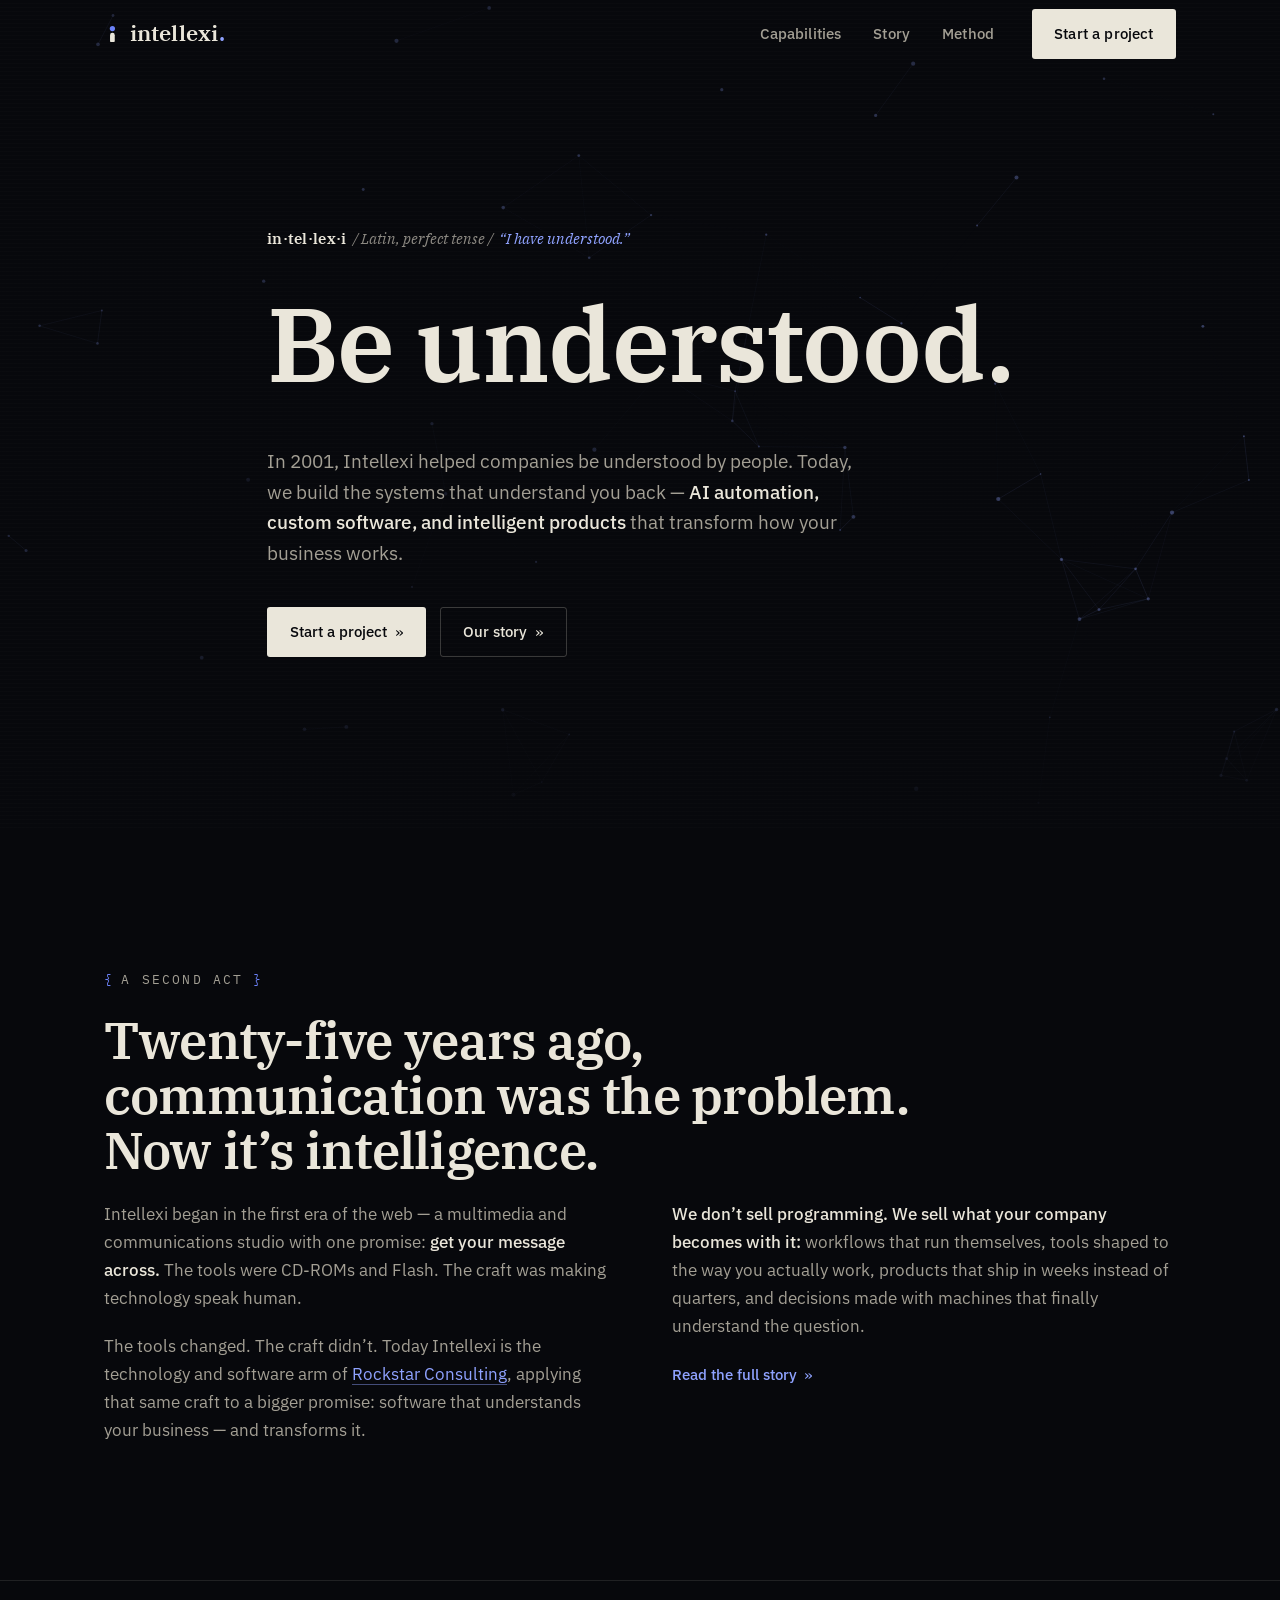
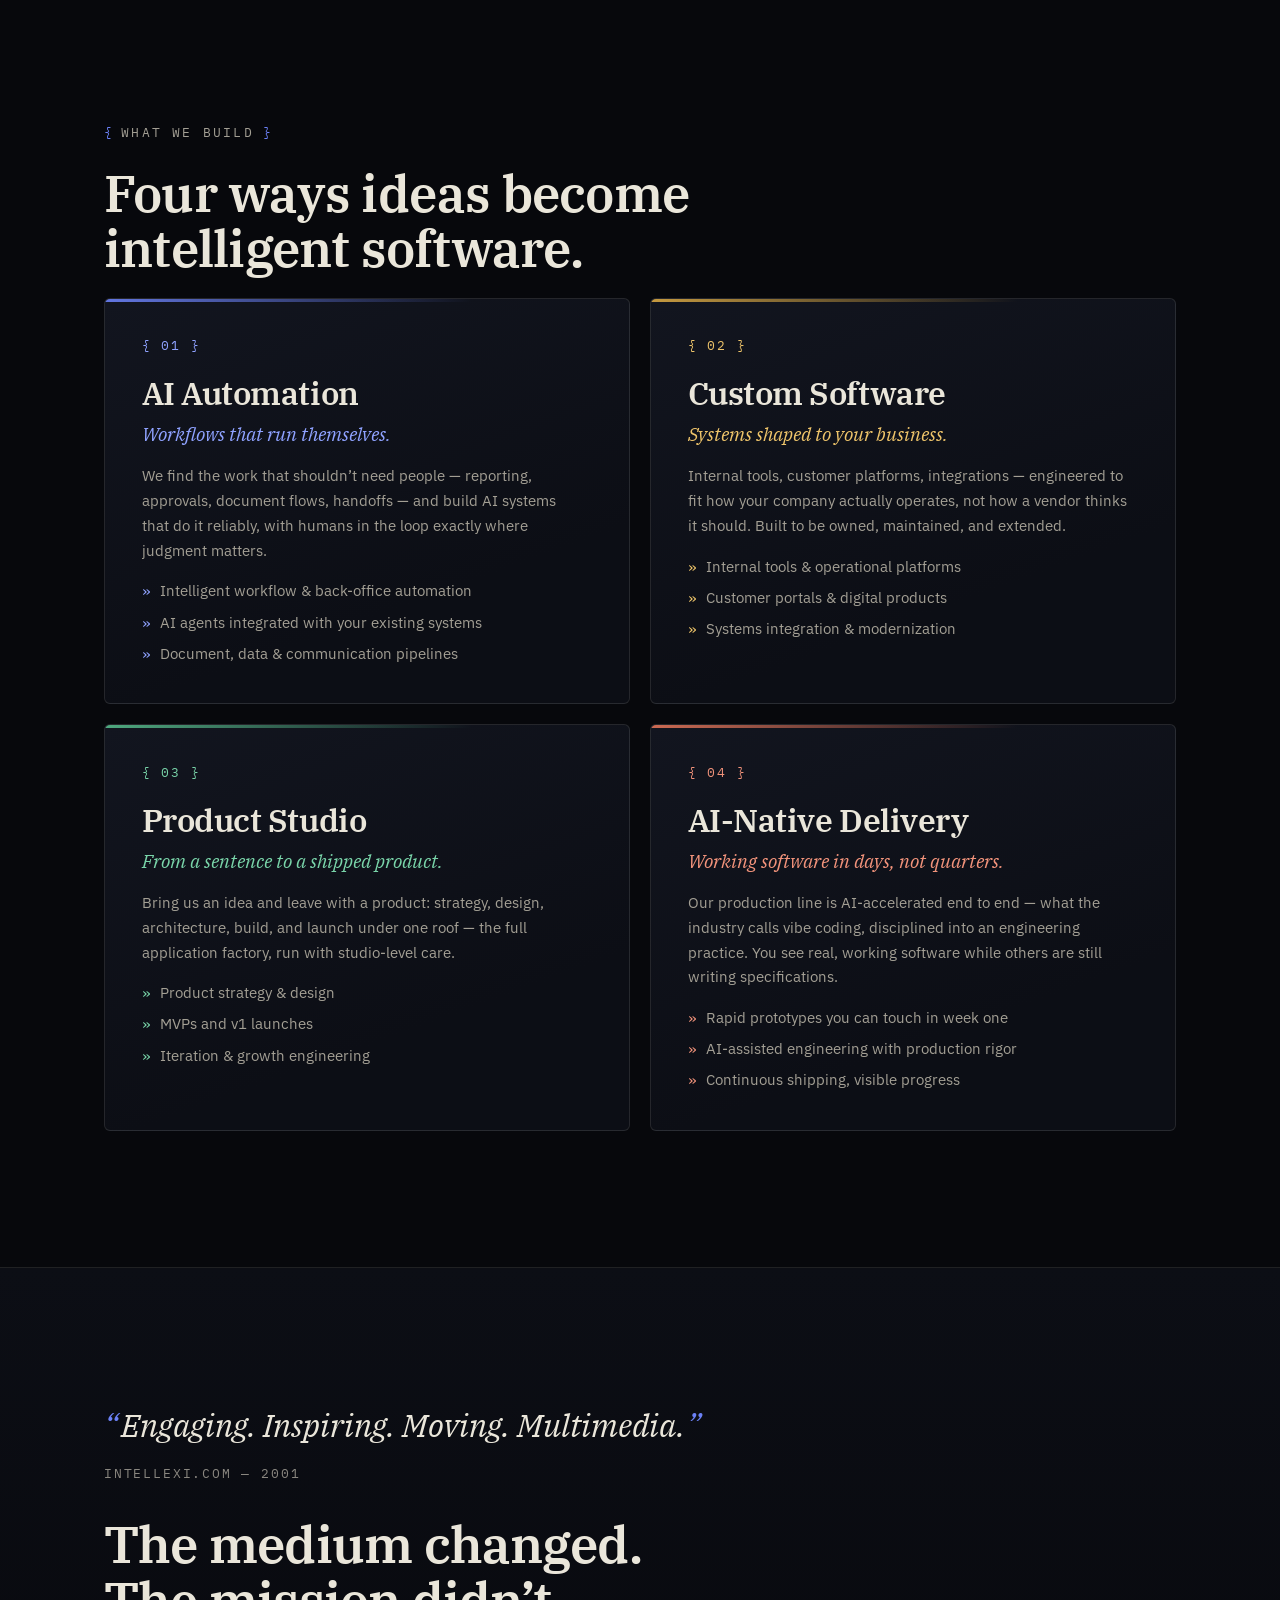
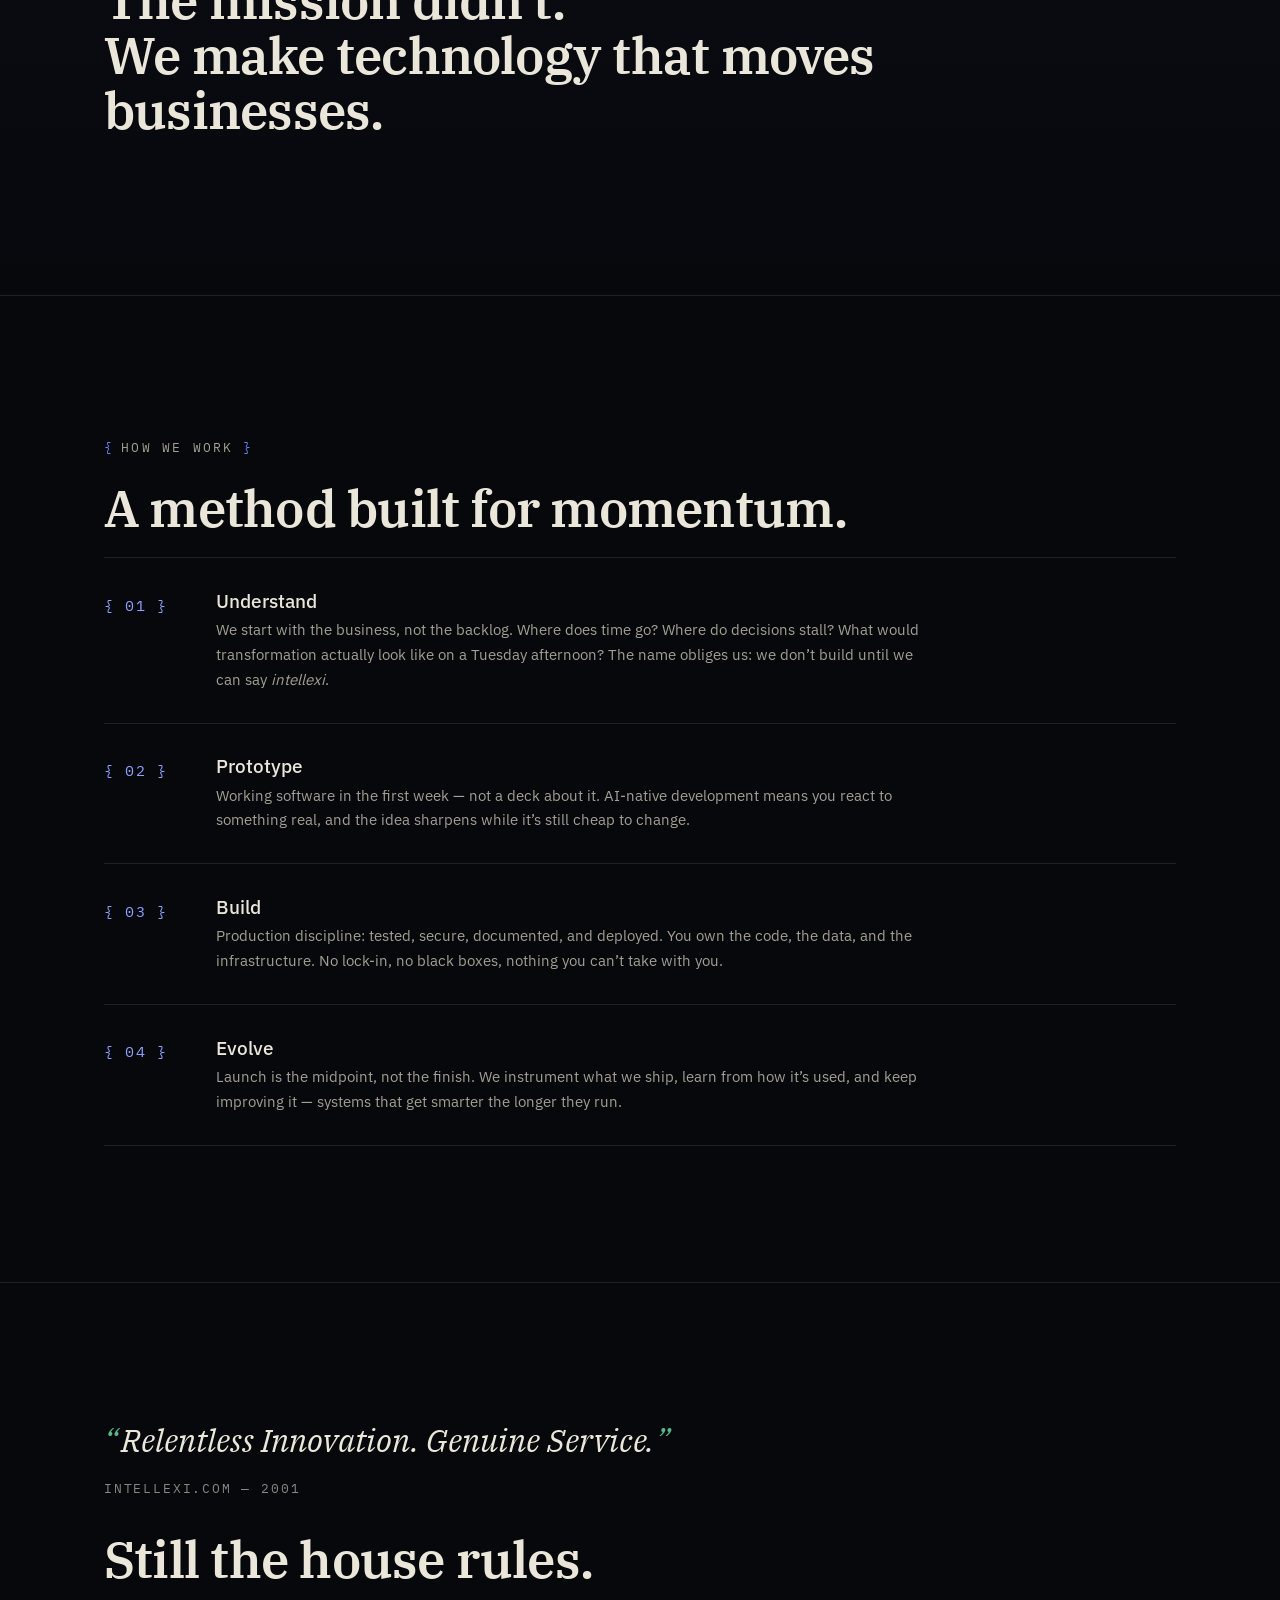
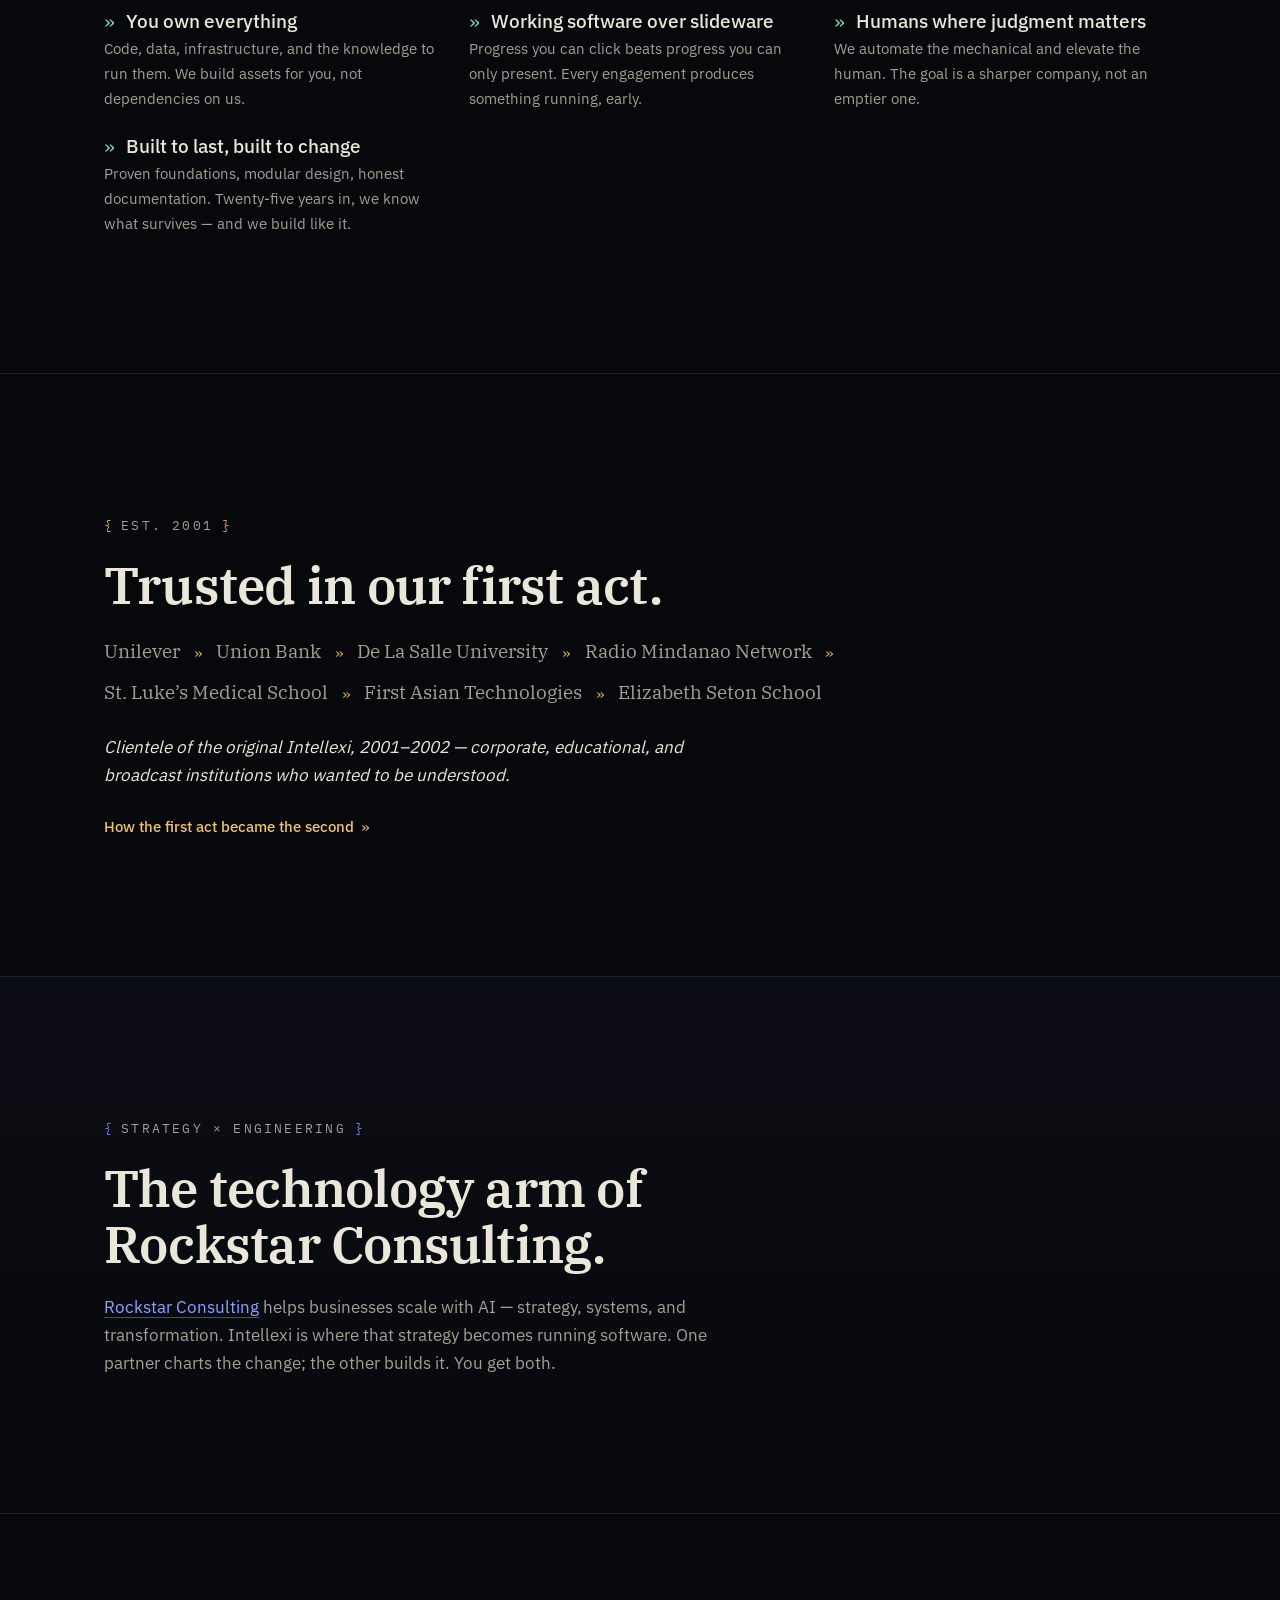
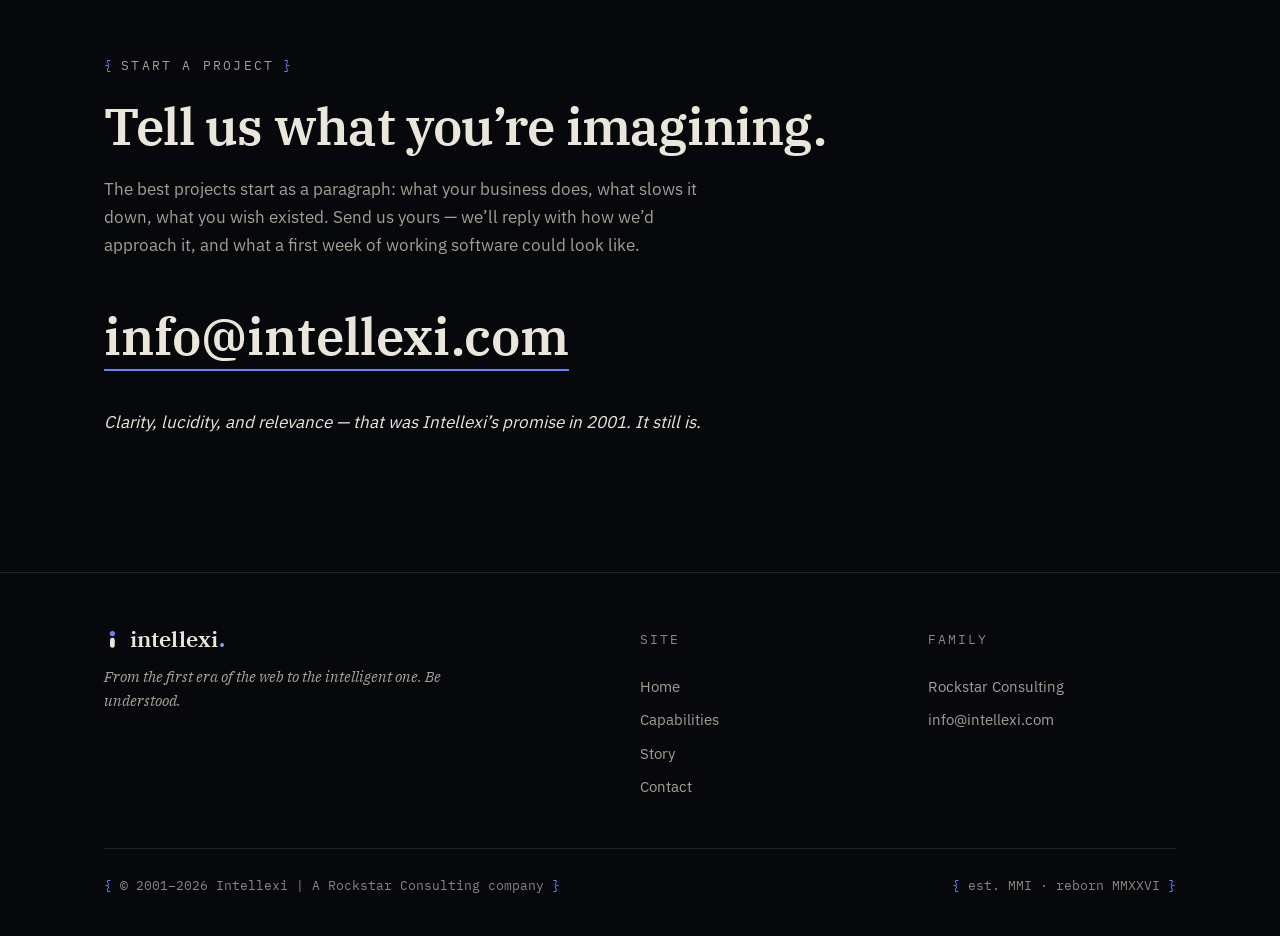
==== commit b1f77681: "Add social preview, touch icon, structured data; fix WCAG AA contrast - Generated 1200x630 og:image " ====
--- a/index.html
+++ b/index.html
@@ -9,7 +9,12 @@
   <meta property="og:title" content="Intellexi — Be Understood.">
   <meta property="og:description" content="AI automation and custom software studio. Est. 2001, reborn for the intelligent era. The technology arm of Rockstar Consulting.">
   <meta property="og:type" content="website">
+  <meta property="og:image" content="https://intellexi.com/assets/img/og.png">
+  <meta property="og:image:width" content="1200">
+  <meta property="og:image:height" content="630">
+  <meta name="twitter:card" content="summary_large_image">
   <link rel="icon" href="assets/img/favicon.svg" type="image/svg+xml">
+  <link rel="apple-touch-icon" href="assets/img/apple-touch-icon.png">
   <link rel="preload" href="assets/fonts/ibm-plex-serif-latin-600-normal.woff2" as="font" type="font/woff2" crossorigin>
   <link rel="preload" href="assets/fonts/ibm-plex-sans-latin-400-normal.woff2" as="font" type="font/woff2" crossorigin>
   <link rel="stylesheet" href="assets/css/main.css">
@@ -275,6 +280,24 @@
     </div>
   </footer>
 
+  <script type="application/ld+json">
+  {
+    "@context": "https://schema.org",
+    "@type": "Organization",
+    "name": "Intellexi",
+    "url": "https://intellexi.com/",
+    "logo": "https://intellexi.com/assets/img/apple-touch-icon.png",
+    "email": "info@intellexi.com",
+    "slogan": "Be Understood.",
+    "foundingDate": "2001",
+    "description": "AI automation and custom software studio — the technology arm of Rockstar Consulting.",
+    "parentOrganization": {
+      "@type": "Organization",
+      "name": "Rockstar Consulting",
+      "url": "https://www.rockstar.one/"
+    }
+  }
+  </script>
   <script src="assets/js/main.js" defer></script>
 </body>
 </html>
--- a/assets/css/main.css
+++ b/assets/css/main.css
@@ -66,7 +66,7 @@
   /* Ivory — the voice */
   --text: #eae6da;
   --text-dim: #a39f94;
-  --text-faint: #6d6a63;
+  --text-faint: #8a8780; /* ≥ 4.5:1 on --ink-0 */
 
   /* Heritage tints — the four section colors of intellexi.com, 2001.
      Blue (home) · Gold (profile) · Green (expertise) · Coral (clientele) */
@@ -256,6 +256,13 @@
 }
 .site-nav .btn {
   margin-left: 0.35rem;
+}
+/* .site-nav a would otherwise out-specify .btn--solid and dim the CTA text */
+.site-nav a.btn--solid {
+  color: var(--ink-0);
+}
+.site-nav a.btn--solid:hover {
+  color: var(--ink-0);
 }
 
 .nav-toggle {
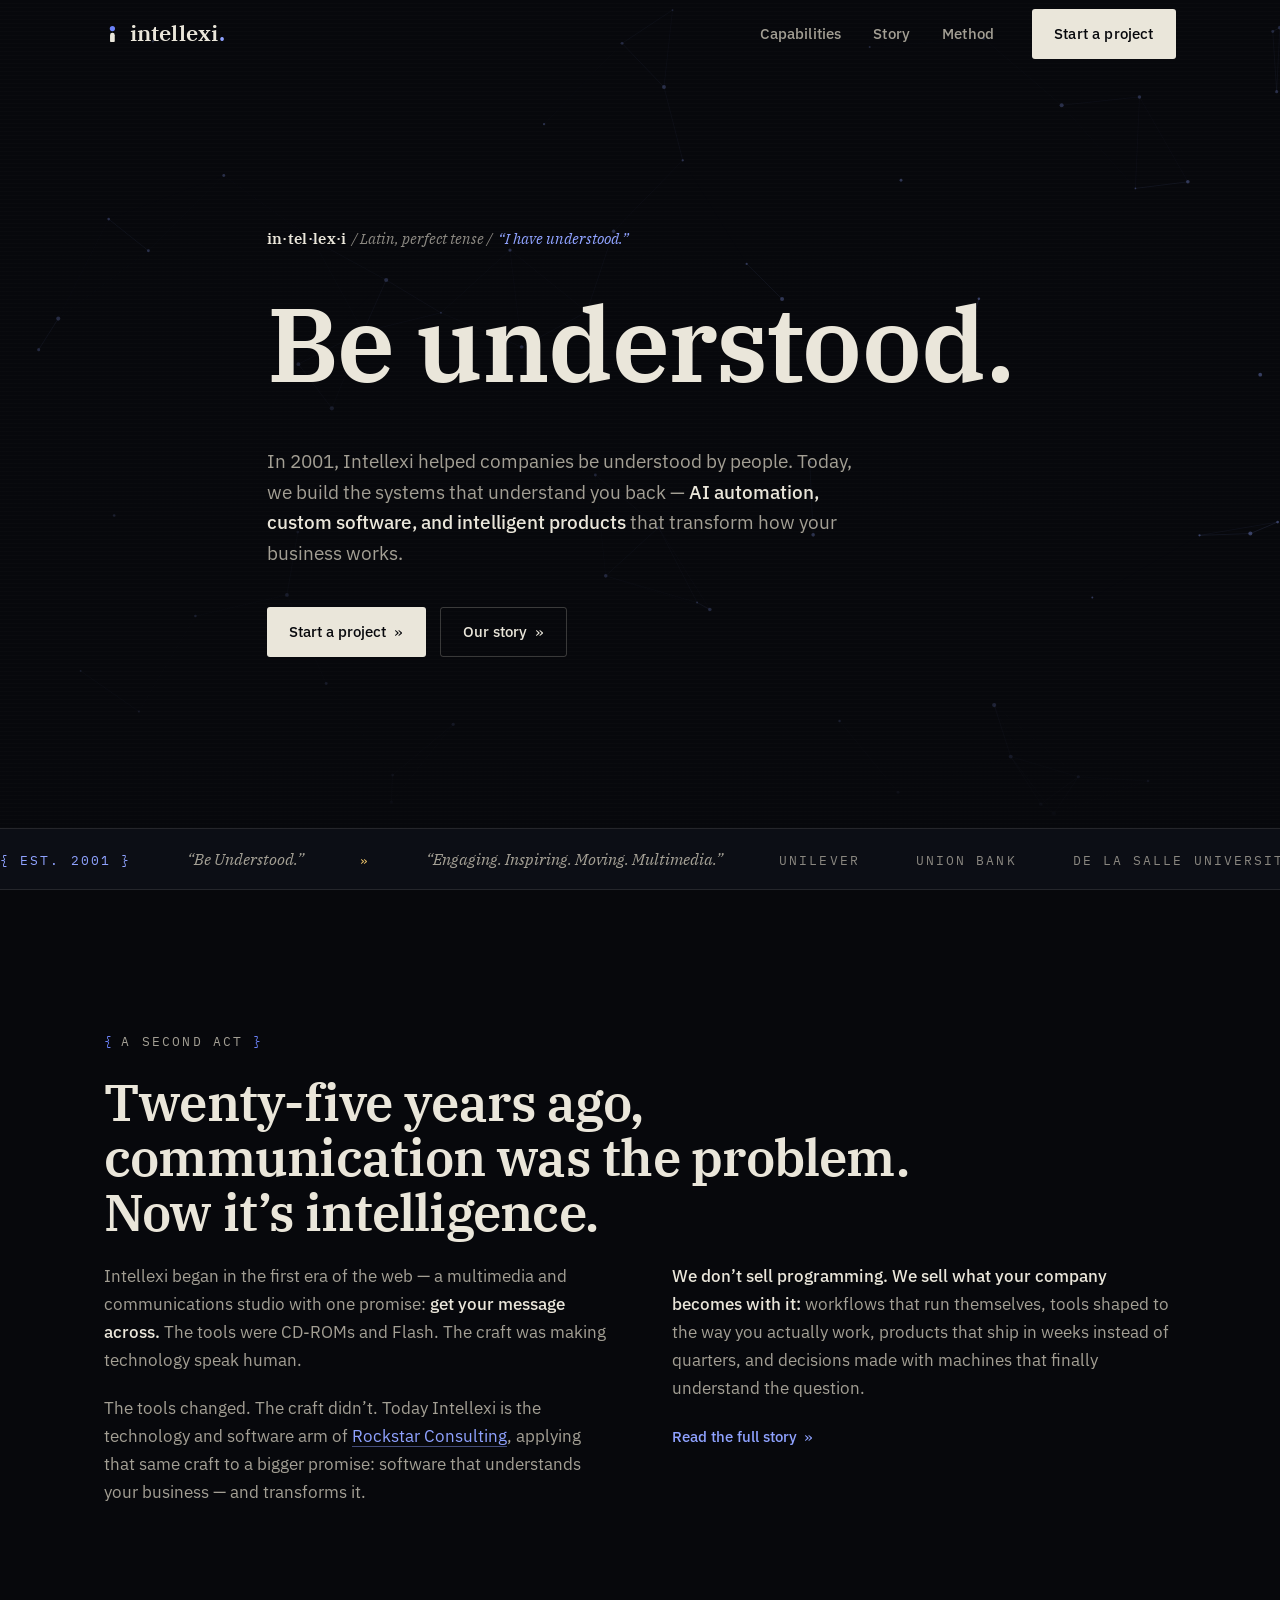
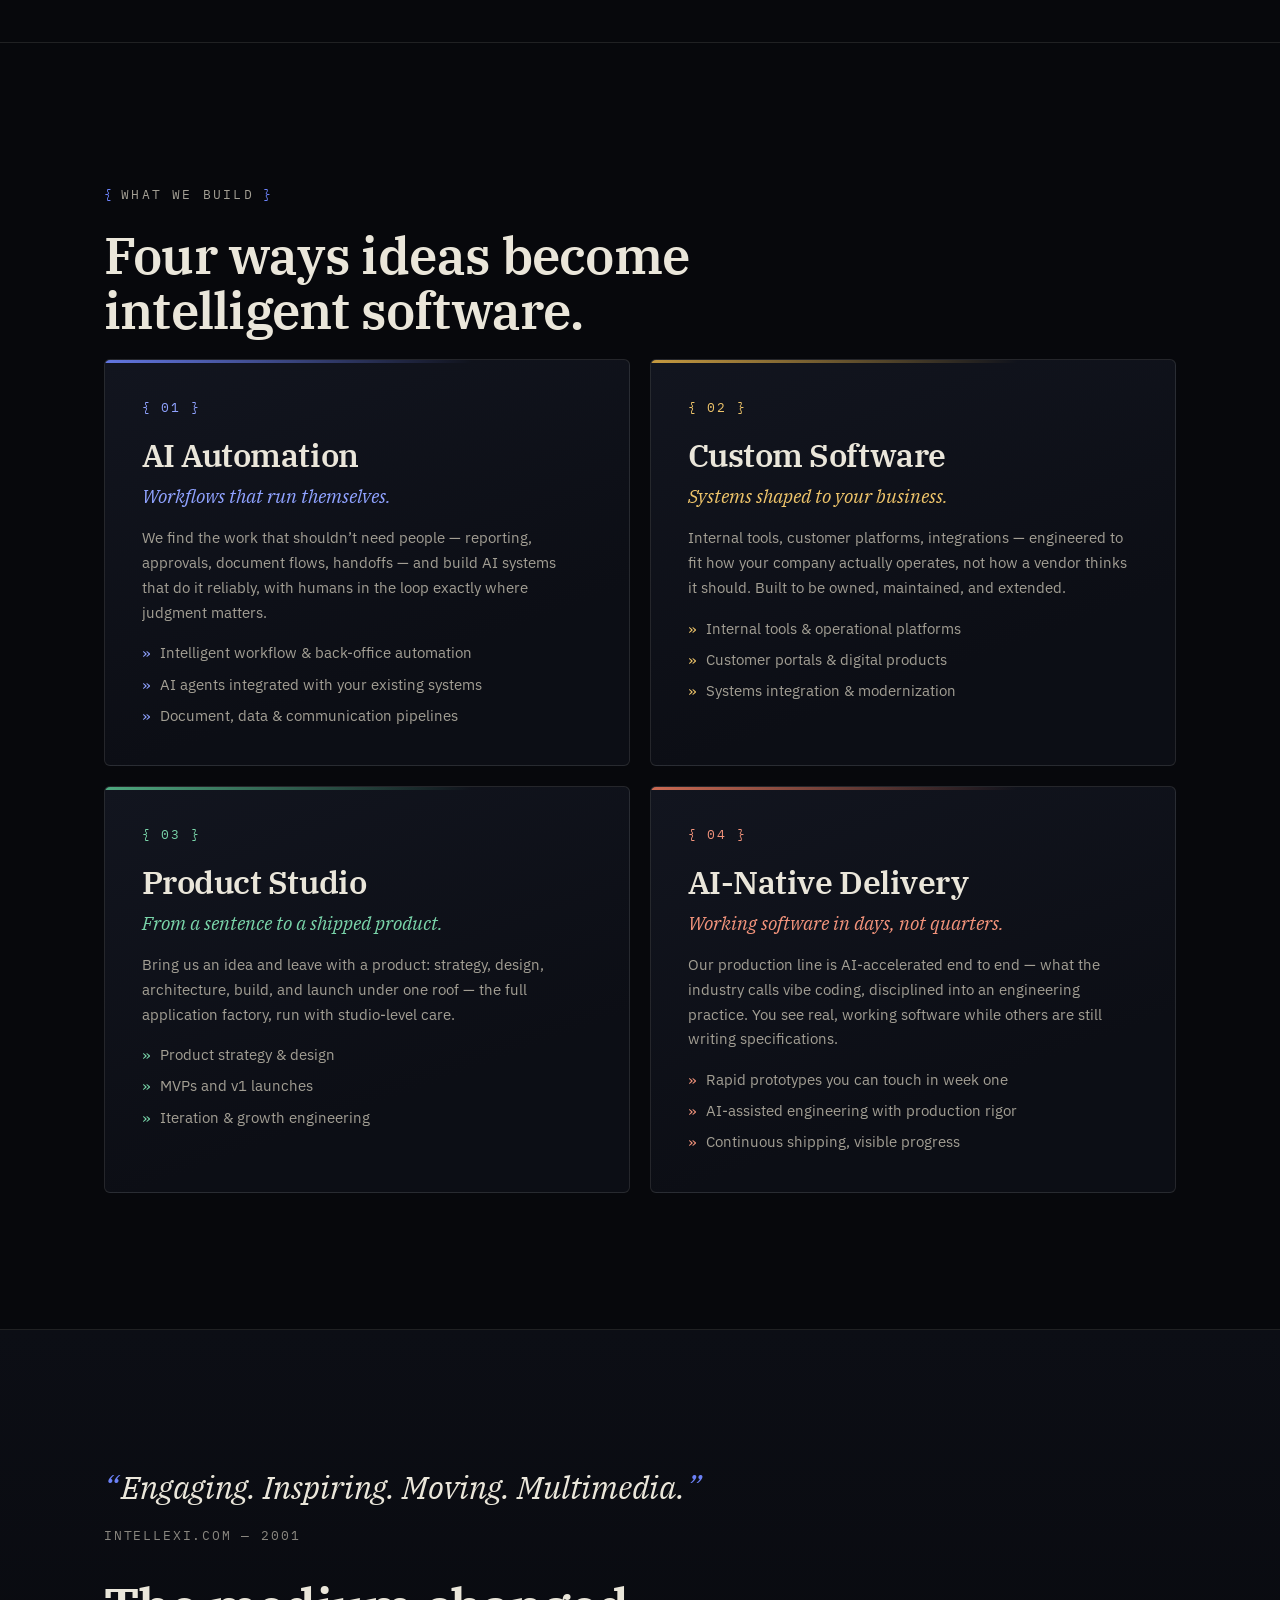
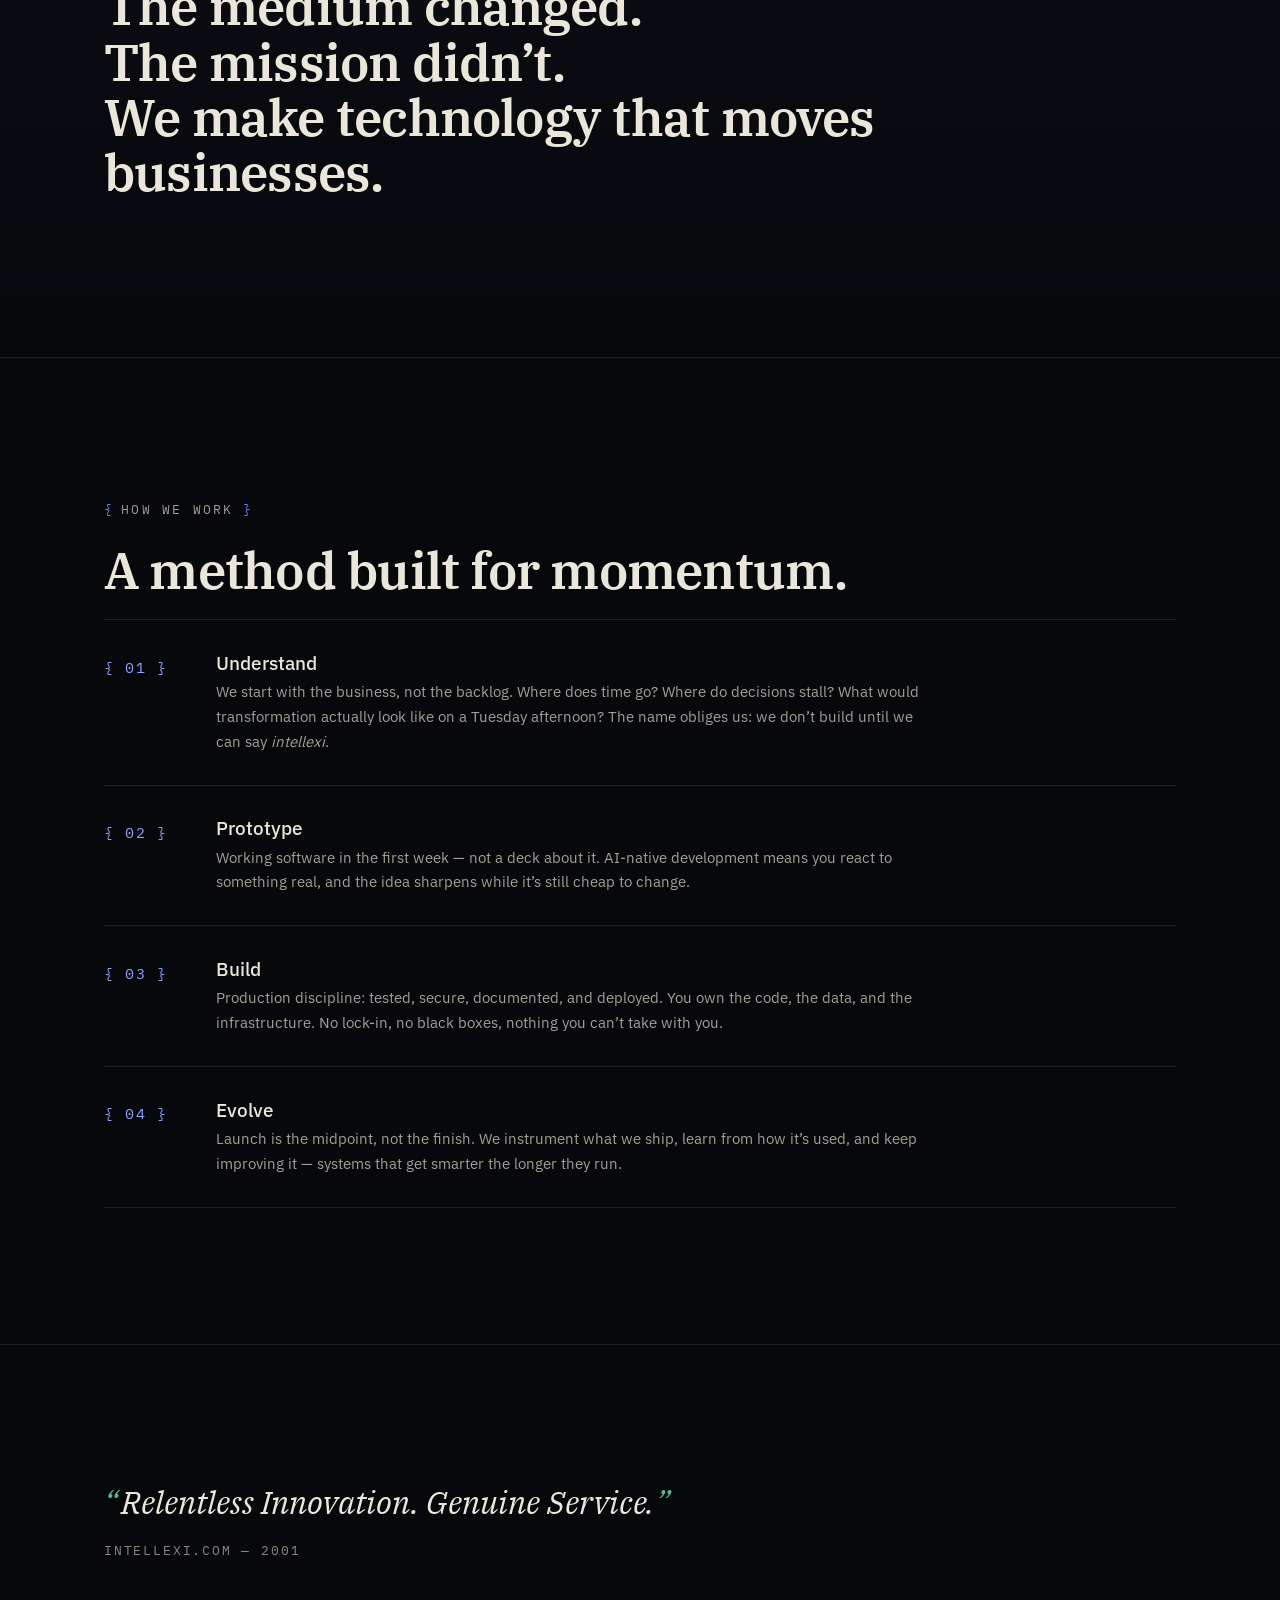
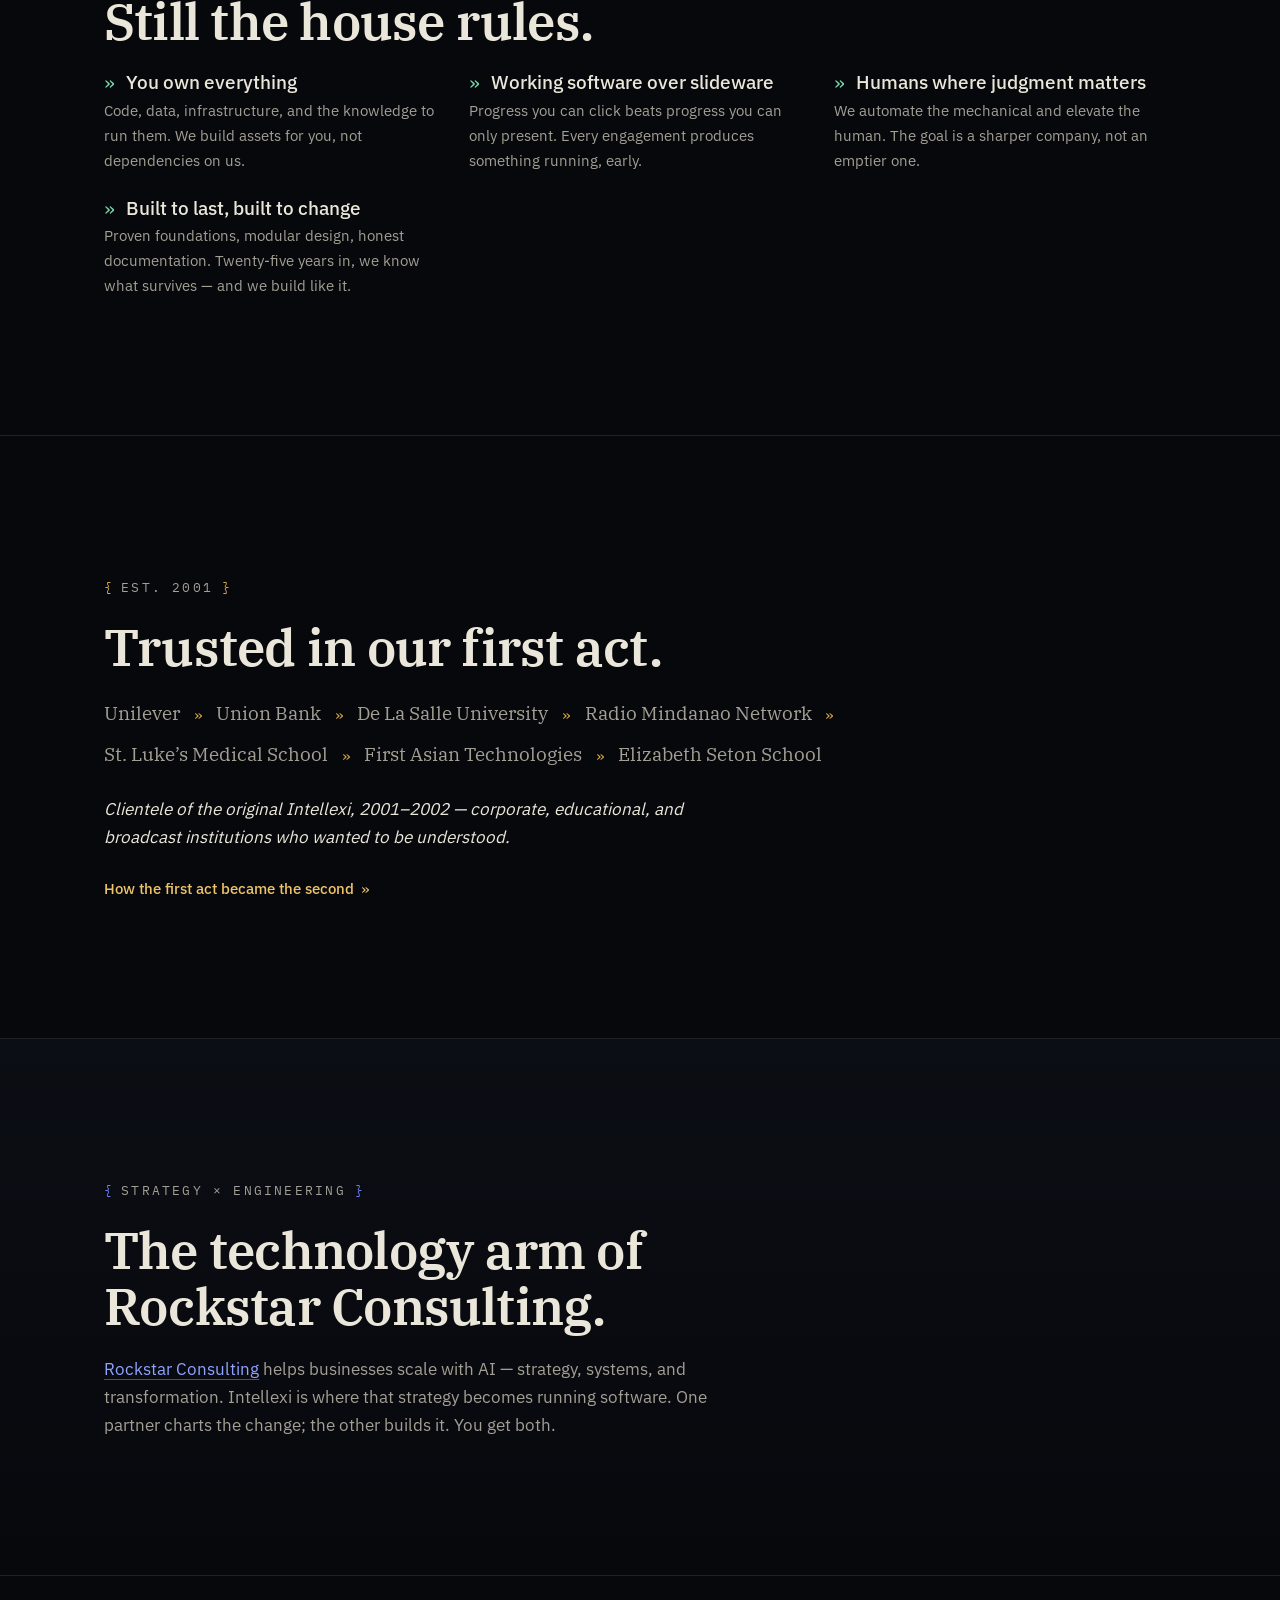
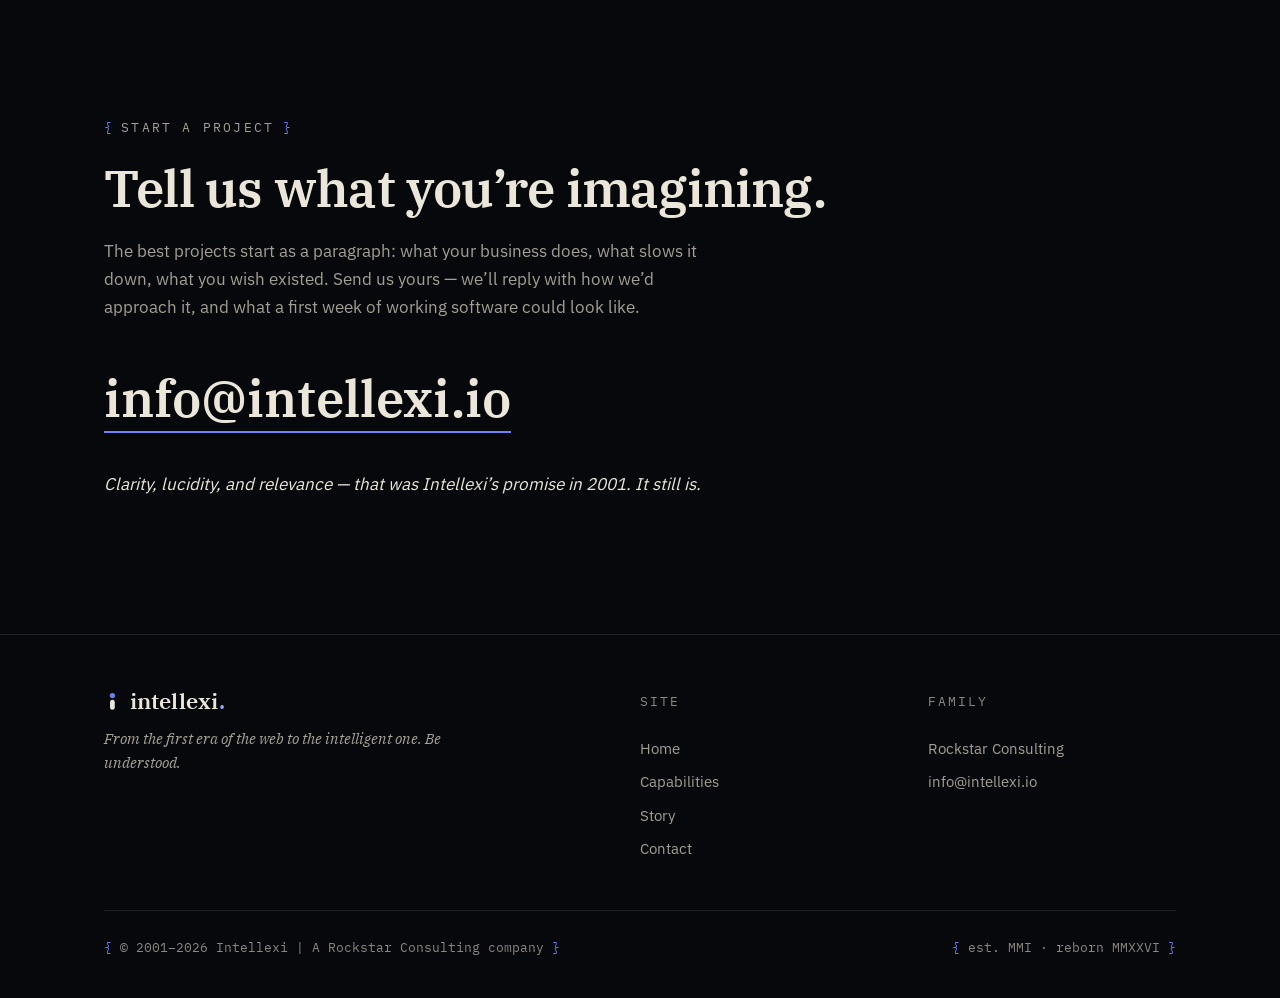
==== commit 928f4753: "Switch domain to intellexi.io; add landing-page motion layer - og:image, JSON-LD, and contact email " ====
--- a/index.html
+++ b/index.html
@@ -9,7 +9,7 @@
   <meta property="og:title" content="Intellexi — Be Understood.">
   <meta property="og:description" content="AI automation and custom software studio. Est. 2001, reborn for the intelligent era. The technology arm of Rockstar Consulting.">
   <meta property="og:type" content="website">
-  <meta property="og:image" content="https://intellexi.com/assets/img/og.png">
+  <meta property="og:image" content="https://intellexi.io/assets/img/og.png">
   <meta property="og:image:width" content="1200">
   <meta property="og:image:height" content="630">
   <meta name="twitter:card" content="summary_large_image">
@@ -49,7 +49,7 @@
           <span class="defn-pos">&nbsp;/ Latin, perfect tense /</span>
           <span class="defn-sense">&nbsp;&ldquo;I have understood.&rdquo;</span>
         </p>
-        <h1 class="display reveal" style="--reveal-delay:.08s">Be understood.</h1>
+        <h1 class="display reveal" style="--reveal-delay:.08s" data-decode>Be understood.</h1>
         <p class="lede reveal" style="--reveal-delay:.16s">In 2001, Intellexi helped companies be understood by people. Today, we build the systems that understand you back — <strong>AI automation, custom software, and intelligent products</strong> that transform how your business works.</p>
         <div class="hero-cta reveal" style="--reveal-delay:.24s">
           <a class="btn btn--solid" href="#contact">Start a project <span class="chev">&#187;</span></a>
@@ -57,6 +57,48 @@
         </div>
       </div>
     </section>
+
+    <!-- Heritage marquee: decorative — every fact in it appears in real content below -->
+    <div class="marquee" aria-hidden="true">
+      <div class="marquee__track">
+        <div class="marquee__group">
+          <span class="tok tok--blue">{ est. 2001 }</span>
+          <span class="tok--serif tok">&ldquo;Be Understood.&rdquo;</span>
+          <span class="tok tok--gold">&#187;</span>
+          <span class="tok--serif tok">&ldquo;Engaging. Inspiring. Moving. Multimedia.&rdquo;</span>
+          <span class="tok">Unilever</span>
+          <span class="tok">Union Bank</span>
+          <span class="tok">De La Salle University</span>
+          <span class="tok">Radio Mindanao Network</span>
+          <span class="tok">St. Luke&rsquo;s Medical School</span>
+          <span class="tok tok--green">&#187;</span>
+          <span class="tok--serif tok">&ldquo;Relentless Innovation. Genuine Service.&rdquo;</span>
+          <span class="tok">Macromedia Flash 5 &#183; 800&#215;600 &#183; 300MHz</span>
+          <span class="tok tok--coral">&#187;</span>
+          <span class="tok--serif tok">intellexi &mdash; &ldquo;I have understood.&rdquo;</span>
+          <span class="tok tok--blue">{ reborn 2026 }</span>
+          <span class="tok tok--gold">&#187;</span>
+        </div>
+        <div class="marquee__group">
+          <span class="tok tok--blue">{ est. 2001 }</span>
+          <span class="tok--serif tok">&ldquo;Be Understood.&rdquo;</span>
+          <span class="tok tok--gold">&#187;</span>
+          <span class="tok--serif tok">&ldquo;Engaging. Inspiring. Moving. Multimedia.&rdquo;</span>
+          <span class="tok">Unilever</span>
+          <span class="tok">Union Bank</span>
+          <span class="tok">De La Salle University</span>
+          <span class="tok">Radio Mindanao Network</span>
+          <span class="tok">St. Luke&rsquo;s Medical School</span>
+          <span class="tok tok--green">&#187;</span>
+          <span class="tok--serif tok">&ldquo;Relentless Innovation. Genuine Service.&rdquo;</span>
+          <span class="tok">Macromedia Flash 5 &#183; 800&#215;600 &#183; 300MHz</span>
+          <span class="tok tok--coral">&#187;</span>
+          <span class="tok--serif tok">intellexi &mdash; &ldquo;I have understood.&rdquo;</span>
+          <span class="tok tok--blue">{ reborn 2026 }</span>
+          <span class="tok tok--gold">&#187;</span>
+        </div>
+      </div>
+    </div>
 
     <!-- Positioning -->
     <section class="section" aria-labelledby="positioning-title">
@@ -244,7 +286,7 @@
         <div class="prose reveal">
           <p>The best projects start as a paragraph: what your business does, what slows it down, what you wish existed. Send us yours — we&rsquo;ll reply with how we&rsquo;d approach it, and what a first week of working software could look like.</p>
         </div>
-        <p class="reveal" style="margin-top:2.2rem"><a class="contact-email" href="mailto:info@intellexi.com">info@intellexi.com</a></p>
+        <p class="reveal" style="margin-top:2.2rem"><a class="contact-email" href="mailto:info@intellexi.io">info@intellexi.io</a></p>
         <p class="prose reveal" style="margin-top:1.8rem"><em>Clarity, lucidity, and relevance — that was Intellexi&rsquo;s promise in 2001. It still is.</em></p>
       </div>
     </section>
@@ -270,7 +312,7 @@
         <nav aria-label="Family">
           <p class="footer-head">Family</p>
           <a href="https://www.rockstar.one/" rel="noopener">Rockstar Consulting</a>
-          <a href="mailto:info@intellexi.com">info@intellexi.com</a>
+          <a href="mailto:info@intellexi.io">info@intellexi.io</a>
         </nav>
       </div>
       <div class="footer-meta">
@@ -285,8 +327,8 @@
     "@context": "https://schema.org",
     "@type": "Organization",
     "name": "Intellexi",
-    "url": "https://intellexi.com/",
-    "logo": "https://intellexi.com/assets/img/apple-touch-icon.png",
+    "url": "https://intellexi.io/",
+    "logo": "https://intellexi.io/assets/img/apple-touch-icon.png",
     "email": "info@intellexi.com",
     "slogan": "Be Understood.",
     "foundingDate": "2001",
--- a/assets/css/main.css
+++ b/assets/css/main.css
@@ -740,6 +740,81 @@
 .band .display,
 .band h2 {
   max-width: 56rem;
+}
+
+/* Heritage marquee — artifacts of 2001 drifting past */
+.marquee {
+  border-block: 1px solid var(--line);
+  padding-block: 1.05rem;
+  overflow: hidden;
+  background: var(--ink-1);
+}
+.marquee__track {
+  display: flex;
+  gap: 3.5rem;
+  width: max-content;
+  animation: marquee-drift 80s linear infinite;
+}
+.marquee:hover .marquee__track {
+  animation-play-state: paused;
+}
+.marquee__group {
+  display: flex;
+  gap: 3.5rem;
+  align-items: baseline;
+  flex: none;
+}
+.marquee .tok {
+  white-space: nowrap;
+  font-family: var(--mono);
+  font-size: var(--step--2);
+  letter-spacing: 0.16em;
+  text-transform: uppercase;
+  color: var(--text-faint);
+}
+.marquee .tok--serif {
+  font-family: var(--serif);
+  font-style: italic;
+  font-size: 1rem;
+  letter-spacing: 0;
+  text-transform: none;
+  color: var(--text-dim);
+}
+.marquee .tok--blue { color: var(--blue-bright); }
+.marquee .tok--gold { color: var(--gold-bright); }
+.marquee .tok--green { color: var(--green-bright); }
+.marquee .tok--coral { color: var(--coral-bright); }
+@keyframes marquee-drift {
+  to {
+    transform: translateX(calc(-50% - 1.75rem));
+  }
+}
+
+/* Card spotlight — the tint follows the cursor */
+.card::after {
+  content: "";
+  position: absolute;
+  inset: 0;
+  pointer-events: none;
+  opacity: 0;
+  transition: opacity 0.35s ease;
+  background: radial-gradient(
+    230px 230px at var(--mx, 50%) var(--my, 50%),
+    color-mix(in srgb, var(--card-accent) 11%, transparent),
+    transparent 72%
+  );
+}
+.card:hover::after {
+  opacity: 1;
+}
+
+/* Decode — headline resolving out of noise */
+[data-decode] .glyph {
+  display: inline;
+}
+[data-decode] .glyph.is-noise {
+  color: var(--accent-bright);
+  opacity: 0.75;
 }
 
 /* Scanline texture — memory of the duotone photo banners */
@@ -963,6 +1038,12 @@
   .link-arrow .chev {
     transition: none;
   }
+  .marquee__track {
+    animation: none;
+  }
+  .card::after {
+    display: none;
+  }
 }
 
 @media print {
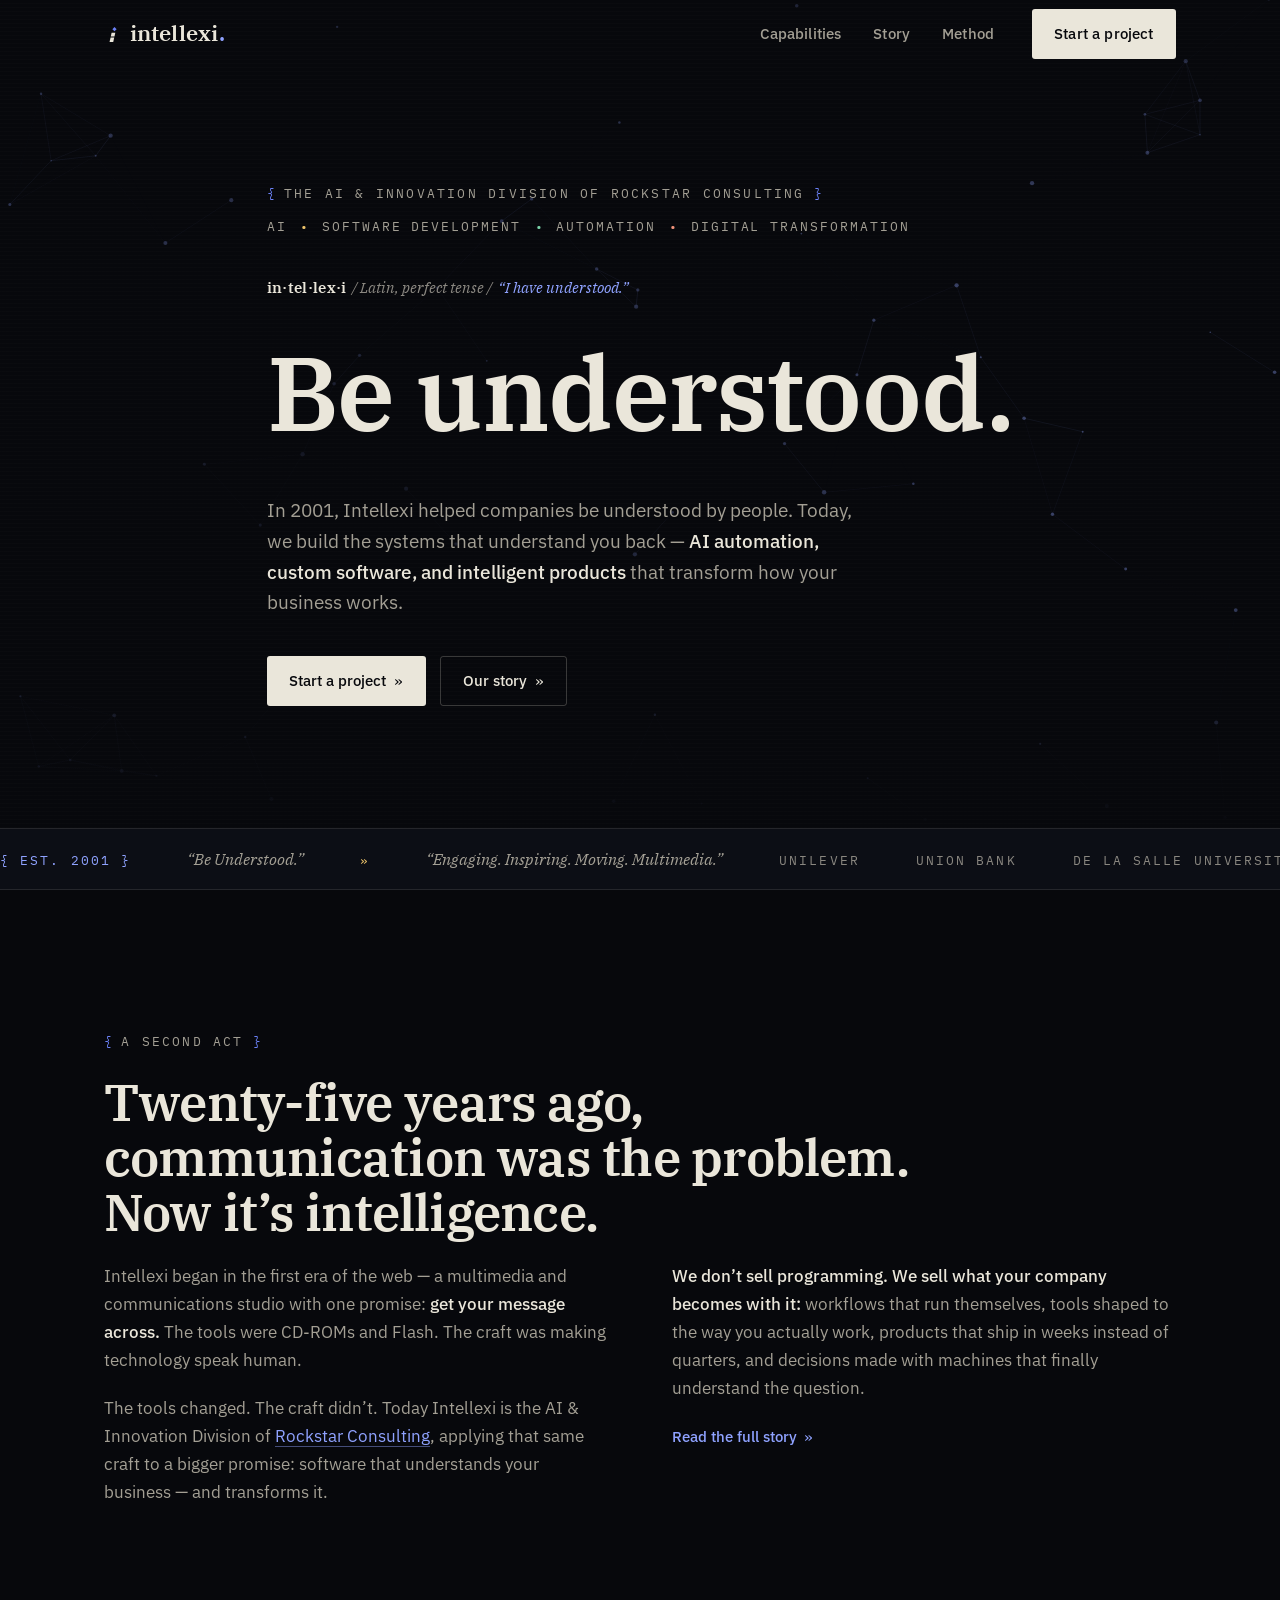
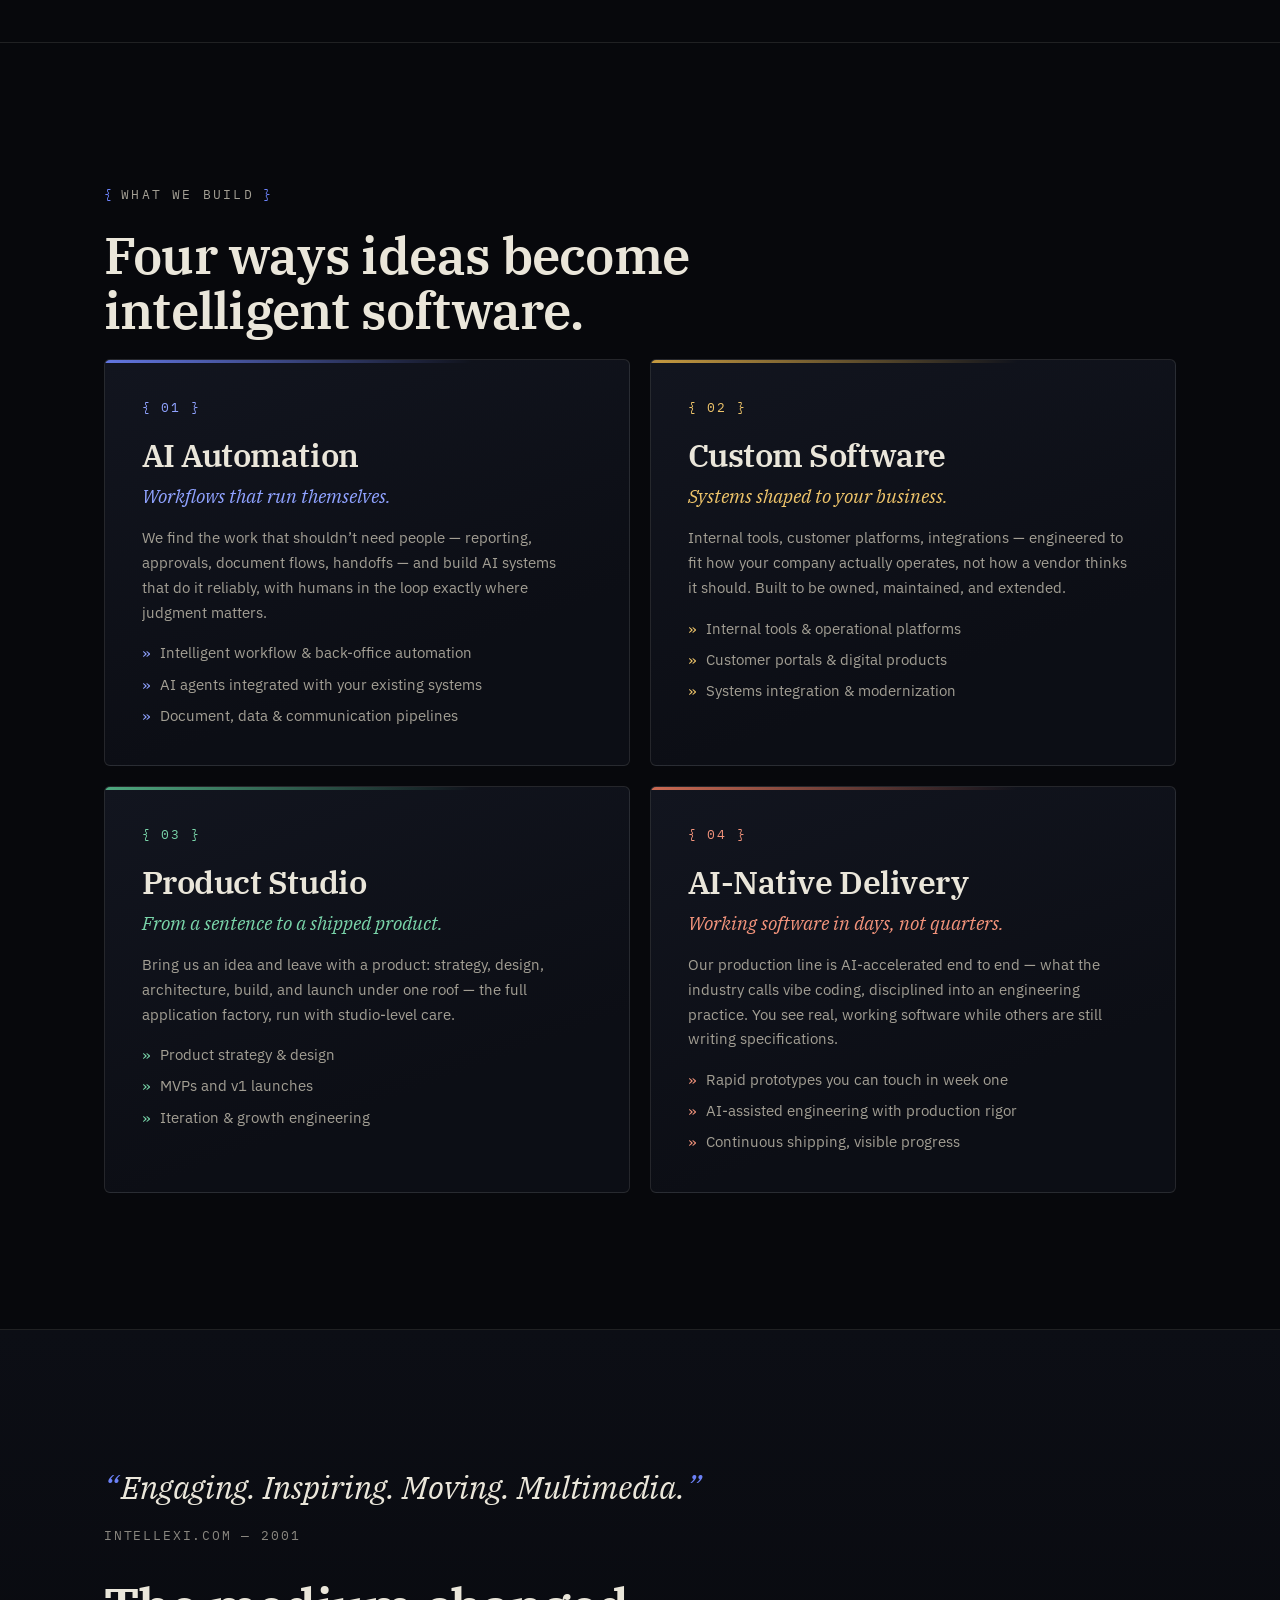
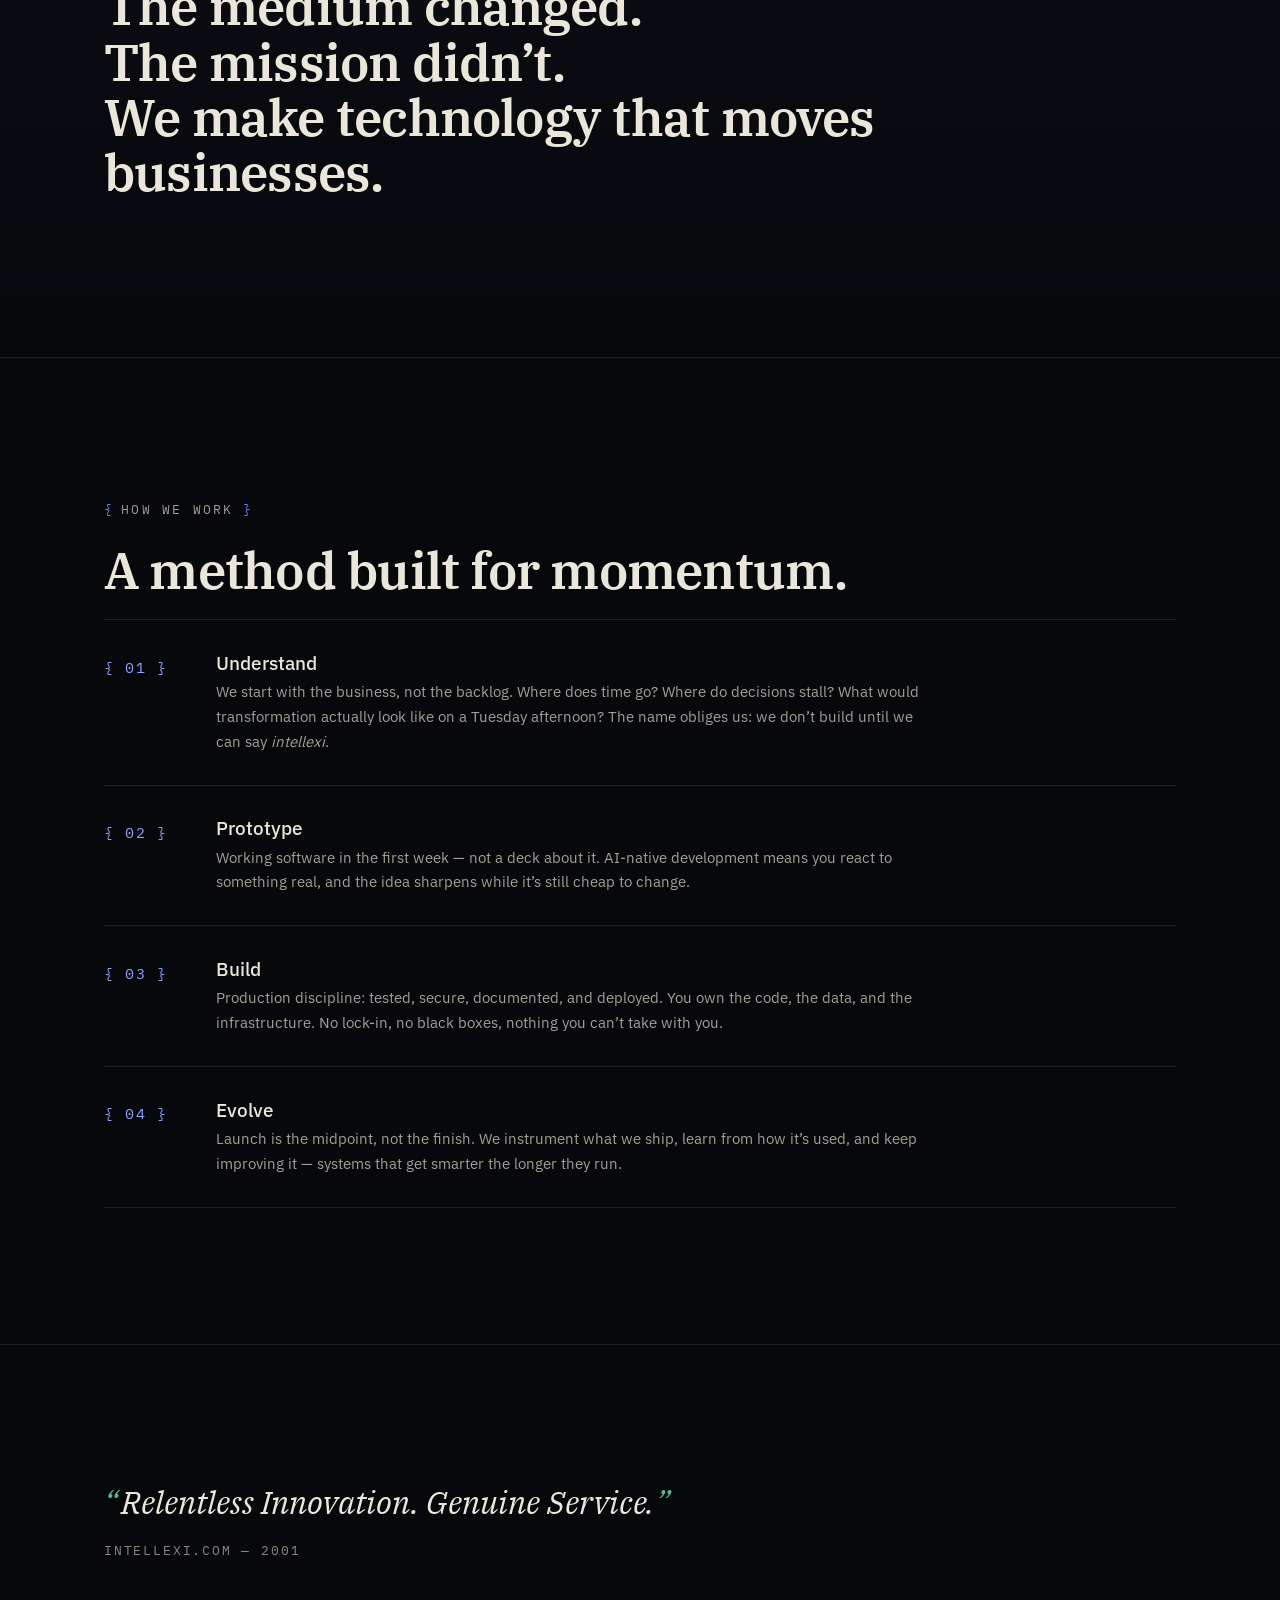
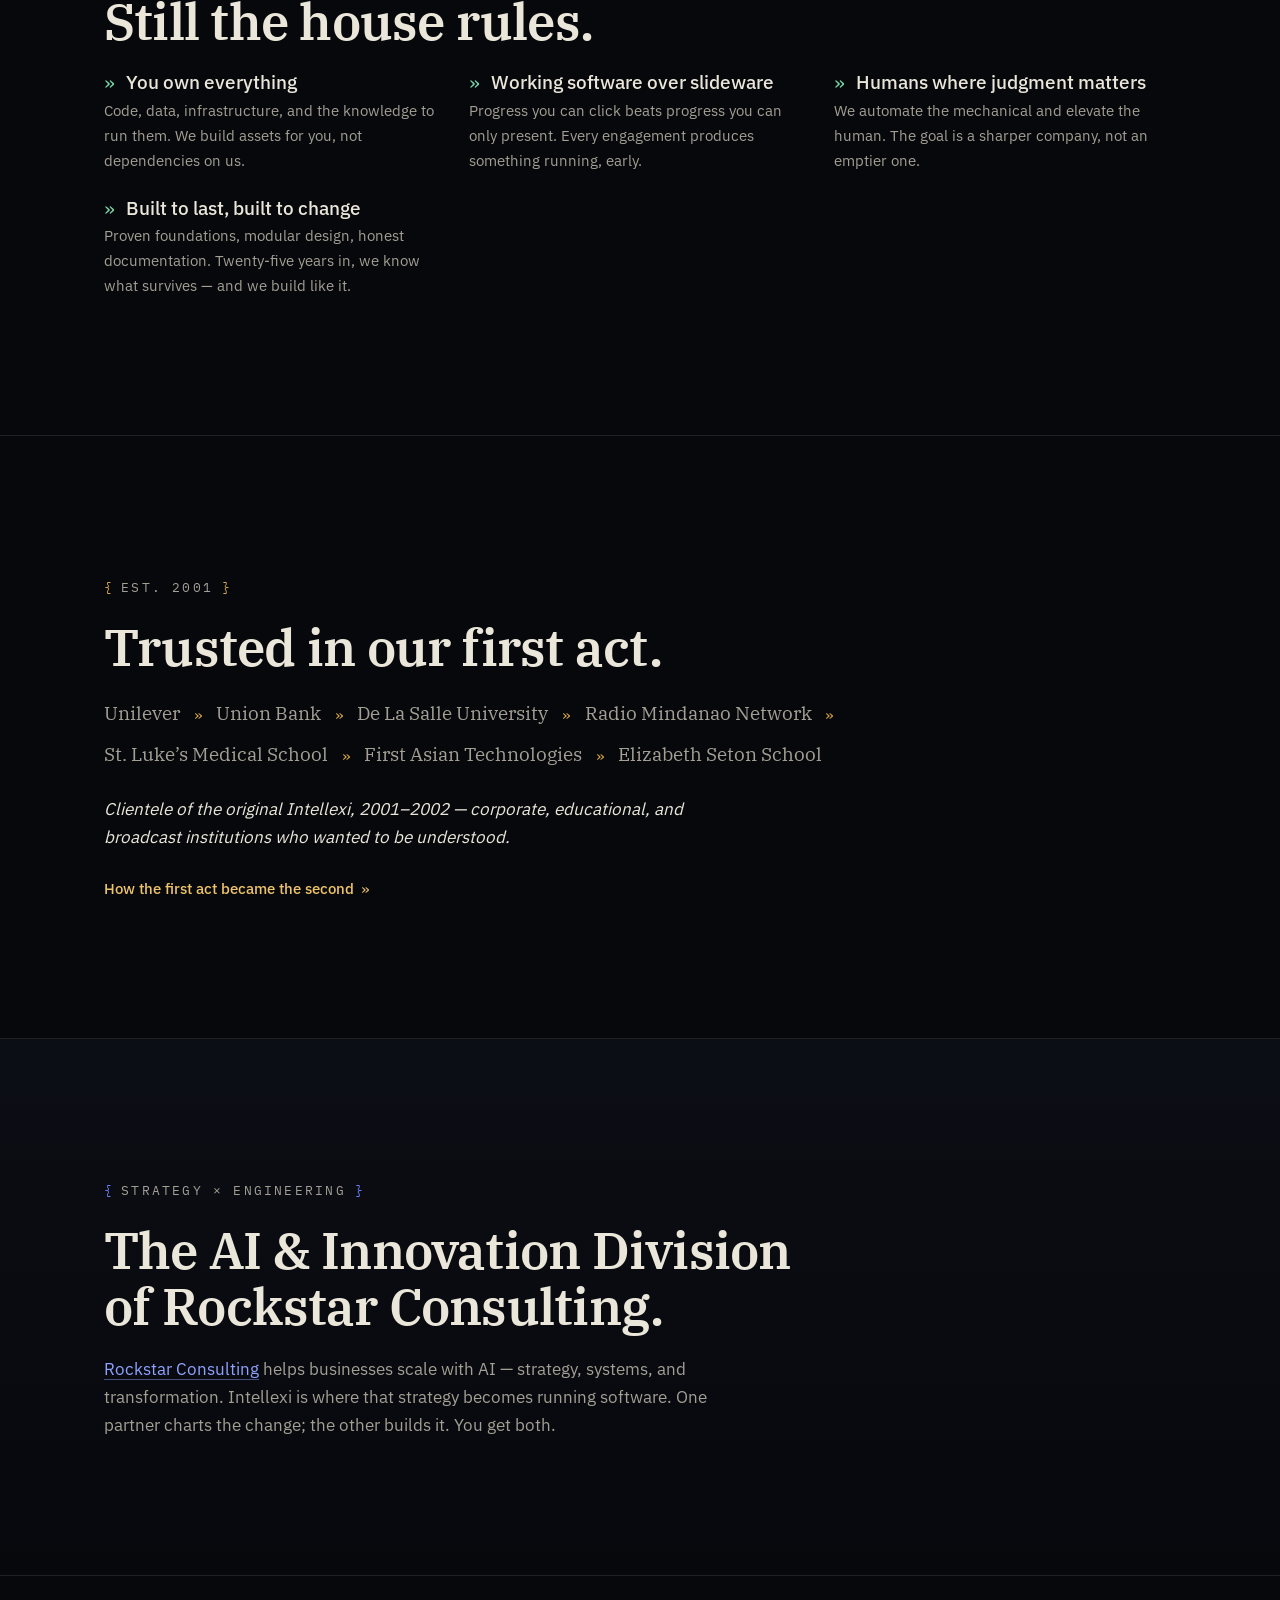
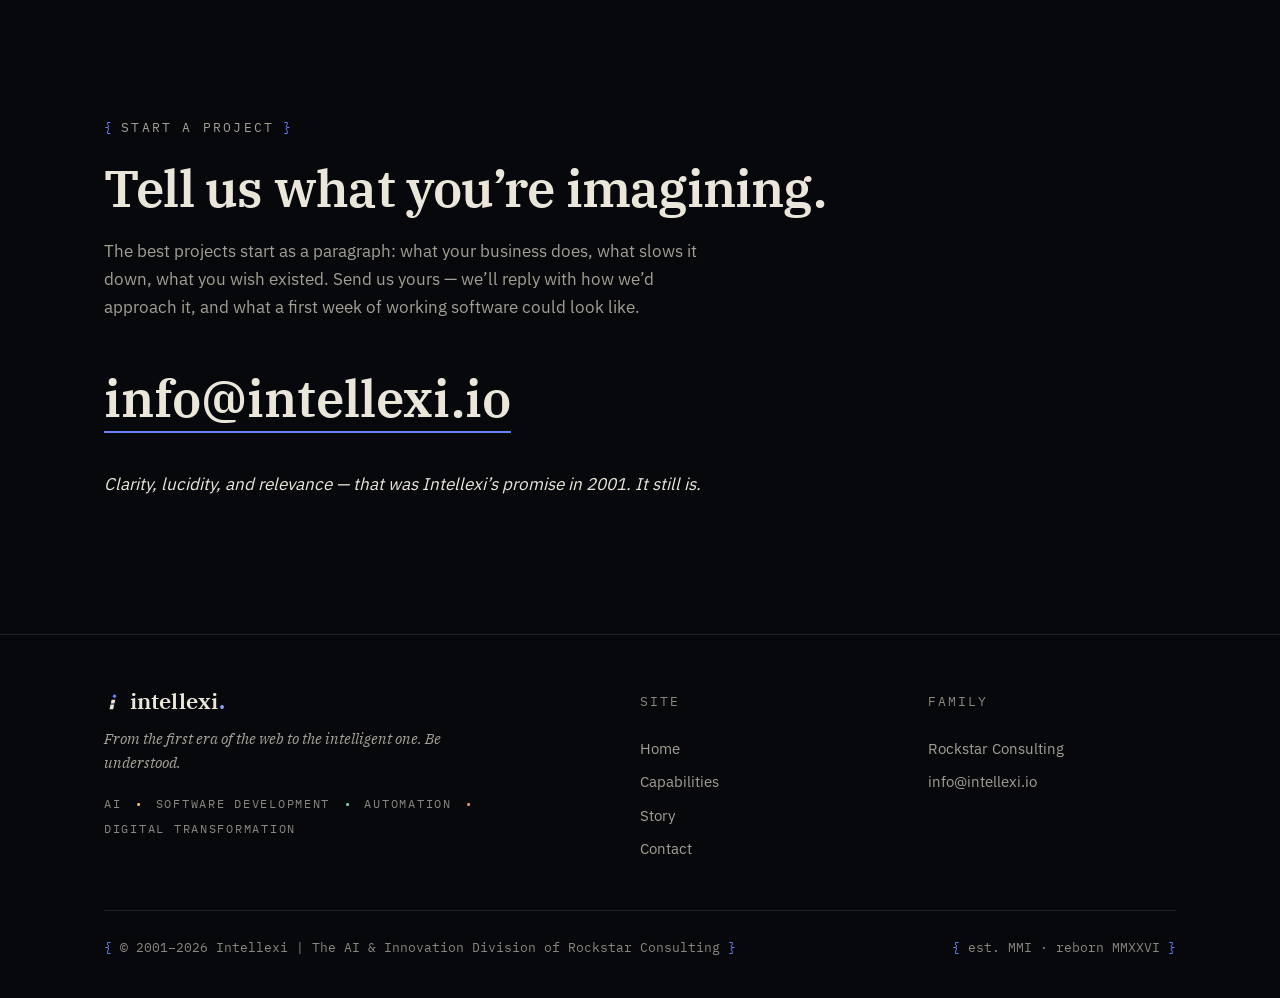
==== commit c5ae4293: "Reposition as the AI & Innovation Division of Rockstar Consulting; sharpen the mark - 'The AI & Inno" ====
--- a/index.html
+++ b/index.html
@@ -4,10 +4,10 @@
   <meta charset="utf-8">
   <meta name="viewport" content="width=device-width, initial-scale=1">
   <title>Intellexi — Be Understood. AI Automation &amp; Custom Software Studio</title>
-  <meta name="description" content="Intellexi is an AI automation and custom software studio — the technology arm of Rockstar Consulting. Est. 2001 as a multimedia company, reborn to turn ideas into intelligent software.">
+  <meta name="description" content="Intellexi is an AI automation and custom software studio — the AI &amp; Innovation Division of Rockstar Consulting. Est. 2001 as a multimedia company, reborn to turn ideas into intelligent software.">
   <meta name="theme-color" content="#07080c">
   <meta property="og:title" content="Intellexi — Be Understood.">
-  <meta property="og:description" content="AI automation and custom software studio. Est. 2001, reborn for the intelligent era. The technology arm of Rockstar Consulting.">
+  <meta property="og:description" content="AI automation and custom software studio. Est. 2001, reborn for the intelligent era. The AI &amp; Innovation Division of Rockstar Consulting.">
   <meta property="og:type" content="website">
   <meta property="og:image" content="https://intellexi.io/assets/img/og.png">
   <meta property="og:image:width" content="1200">
@@ -25,7 +25,7 @@
   <header class="site-header">
     <div class="container site-header__inner">
       <a class="brand" href="./" aria-label="Intellexi — home">
-        <svg class="brand-mark" viewBox="0 0 64 64" aria-hidden="true"><circle cx="32" cy="10" r="10" fill="#6b81f7"/><rect x="23" y="26" width="18" height="38" rx="9" fill="currentColor"/></svg>
+        <svg class="brand-mark" viewBox="0 0 64 64" aria-hidden="true"><polygon points="40,4 48,12 40,20 32,12" fill="#6b81f7"/><polygon points="29,26 43,26 39.9,40 25.9,40" fill="currentColor"/><polygon points="25,44 39,44 35,62 21,62" fill="currentColor"/></svg>
         <span>intellexi<span class="brand-dot">.</span></span>
       </a>
       <button class="nav-toggle" aria-expanded="false" aria-controls="site-nav">{ menu }</button>
@@ -44,14 +44,24 @@
     <section class="hero scanlines">
       <div class="hero-canvas" aria-hidden="true"></div>
       <div class="container">
-        <p class="hero-defn defn reveal">
+        <p class="kicker reveal" style="margin-bottom:.75rem">The AI &amp; Innovation Division of Rockstar Consulting</p>
+        <p class="disciplines reveal" style="--reveal-delay:.05s">
+          <span>AI</span>
+          <span class="dsep" aria-hidden="true" style="color:var(--gold-bright)">&#8226;</span>
+          <span>Software Development</span>
+          <span class="dsep" aria-hidden="true" style="color:var(--green-bright)">&#8226;</span>
+          <span>Automation</span>
+          <span class="dsep" aria-hidden="true" style="color:var(--coral-bright)">&#8226;</span>
+          <span>Digital Transformation</span>
+        </p>
+        <p class="hero-defn defn reveal" style="--reveal-delay:.1s">
           <span class="defn-word">in&#183;tel&#183;lex&#183;i</span>
           <span class="defn-pos">&nbsp;/ Latin, perfect tense /</span>
           <span class="defn-sense">&nbsp;&ldquo;I have understood.&rdquo;</span>
         </p>
-        <h1 class="display reveal" style="--reveal-delay:.08s" data-decode>Be understood.</h1>
-        <p class="lede reveal" style="--reveal-delay:.16s">In 2001, Intellexi helped companies be understood by people. Today, we build the systems that understand you back — <strong>AI automation, custom software, and intelligent products</strong> that transform how your business works.</p>
-        <div class="hero-cta reveal" style="--reveal-delay:.24s">
+        <h1 class="display reveal" style="--reveal-delay:.14s" data-decode>Be understood.</h1>
+        <p class="lede reveal" style="--reveal-delay:.2s">In 2001, Intellexi helped companies be understood by people. Today, we build the systems that understand you back — <strong>AI automation, custom software, and intelligent products</strong> that transform how your business works.</p>
+        <div class="hero-cta reveal" style="--reveal-delay:.26s">
           <a class="btn btn--solid" href="#contact">Start a project <span class="chev">&#187;</span></a>
           <a class="btn btn--ghost" href="story/">Our story <span class="chev">&#187;</span></a>
         </div>
@@ -108,7 +118,7 @@
         <div class="grid-2">
           <div class="prose reveal">
             <p>Intellexi began in the first era of the web — a multimedia and communications studio with one promise: <strong>get your message across.</strong> The tools were CD-ROMs and Flash. The craft was making technology speak human.</p>
-            <p>The tools changed. The craft didn&rsquo;t. Today Intellexi is the technology and software arm of <a href="https://www.rockstar.one/" rel="noopener">Rockstar Consulting</a>, applying that same craft to a bigger promise: software that understands your business — and transforms it.</p>
+            <p>The tools changed. The craft didn&rsquo;t. Today Intellexi is the AI &amp; Innovation Division of <a href="https://www.rockstar.one/" rel="noopener">Rockstar Consulting</a>, applying that same craft to a bigger promise: software that understands your business — and transforms it.</p>
           </div>
           <div class="prose reveal" style="--reveal-delay:.1s">
             <p><strong>We don&rsquo;t sell programming. We sell what your company becomes with it:</strong> workflows that run themselves, tools shaped to the way you actually work, products that ship in weeks instead of quarters, and decisions made with machines that finally understand the question.</p>
@@ -271,7 +281,7 @@
     <section class="section band" aria-labelledby="rockstar-title">
       <div class="container">
         <p class="kicker reveal">Strategy &#215; Engineering</p>
-        <h2 id="rockstar-title" class="reveal">The technology arm of Rockstar Consulting.</h2>
+        <h2 id="rockstar-title" class="reveal">The AI &amp; Innovation Division of Rockstar Consulting.</h2>
         <div class="prose reveal">
           <p><a href="https://www.rockstar.one/" rel="noopener">Rockstar Consulting</a> helps businesses scale with AI — strategy, systems, and transformation. Intellexi is where that strategy becomes running software. One partner charts the change; the other builds it. You get both.</p>
         </div>
@@ -297,10 +307,11 @@
       <div class="site-footer__grid">
         <div>
           <a class="brand" href="./" aria-label="Intellexi — home">
-            <svg class="brand-mark" viewBox="0 0 64 64" aria-hidden="true"><circle cx="32" cy="10" r="10" fill="#6b81f7"/><rect x="23" y="26" width="18" height="38" rx="9" fill="currentColor"/></svg>
+            <svg class="brand-mark" viewBox="0 0 64 64" aria-hidden="true"><polygon points="40,4 48,12 40,20 32,12" fill="#6b81f7"/><polygon points="29,26 43,26 39.9,40 25.9,40" fill="currentColor"/><polygon points="25,44 39,44 35,62 21,62" fill="currentColor"/></svg>
             <span>intellexi<span class="brand-dot">.</span></span>
           </a>
           <p class="footer-tagline">From the first era of the web to the intelligent one. Be understood.</p>
+          <p class="disciplines disciplines--footer"><span>AI</span> <span class="dsep" aria-hidden="true" style="color:var(--gold-bright)">&#8226;</span> <span>Software Development</span> <span class="dsep" aria-hidden="true" style="color:var(--green-bright)">&#8226;</span> <span>Automation</span> <span class="dsep" aria-hidden="true" style="color:var(--coral-bright)">&#8226;</span> <span>Digital Transformation</span></p>
         </div>
         <nav aria-label="Footer">
           <p class="footer-head">Site</p>
@@ -316,7 +327,7 @@
         </nav>
       </div>
       <div class="footer-meta">
-        <span class="braces">&#169; 2001&ndash;<span id="year">2026</span> Intellexi &#124; A Rockstar Consulting company</span>
+        <span class="braces">&#169; 2001&ndash;<span id="year">2026</span> Intellexi &#124; The AI &amp; Innovation Division of Rockstar Consulting</span>
         <span class="braces">est. MMI &#183; reborn MMXXVI</span>
       </div>
     </div>
@@ -329,10 +340,10 @@
     "name": "Intellexi",
     "url": "https://intellexi.io/",
     "logo": "https://intellexi.io/assets/img/apple-touch-icon.png",
-    "email": "info@intellexi.com",
+    "email": "info@intellexi.io",
     "slogan": "Be Understood.",
     "foundingDate": "2001",
-    "description": "AI automation and custom software studio — the technology arm of Rockstar Consulting.",
+    "description": "AI automation and custom software studio — the AI & Innovation Division of Rockstar Consulting. AI, software development, automation, and digital transformation.",
     "parentOrganization": {
       "@type": "Organization",
       "name": "Rockstar Consulting",
--- a/assets/css/main.css
+++ b/assets/css/main.css
@@ -459,6 +459,27 @@
   font-size: var(--step--2);
   letter-spacing: 0.14em;
   text-transform: uppercase;
+  color: var(--text-faint);
+}
+
+/* Disciplines — the division's four practices */
+.disciplines {
+  display: flex;
+  flex-wrap: wrap;
+  align-items: baseline;
+  gap: 0.4rem 0.85rem;
+  font-family: var(--mono);
+  font-size: var(--step--2);
+  letter-spacing: 0.15em;
+  text-transform: uppercase;
+  color: var(--text-dim);
+}
+.disciplines .dsep {
+  letter-spacing: 0;
+}
+.disciplines--footer {
+  margin-top: 1.1rem;
+  font-size: 0.72rem;
   color: var(--text-faint);
 }
 
@@ -878,6 +899,7 @@
   margin-top: 2.4rem;
 }
 .hero-defn {
+  margin-top: 2.4rem;
   margin-bottom: 2.2rem;
   font-size: var(--step--1);
 }
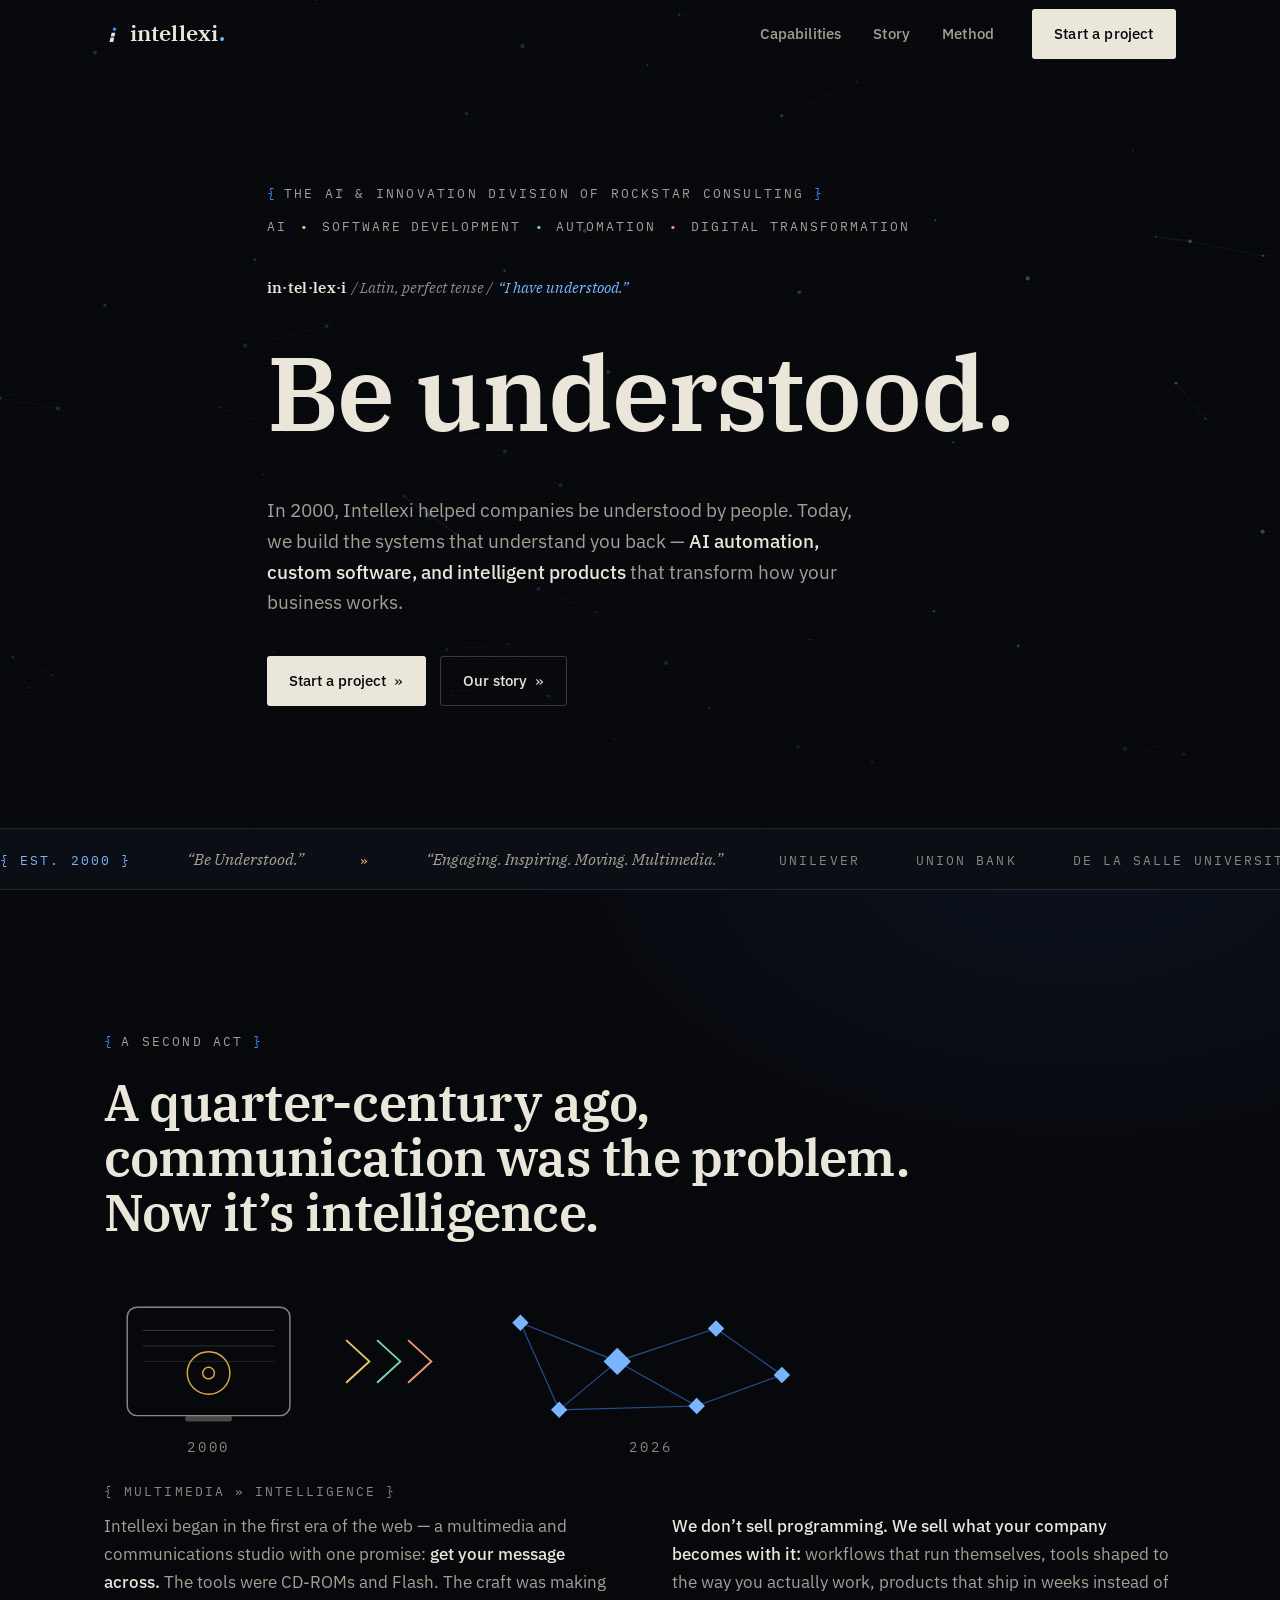
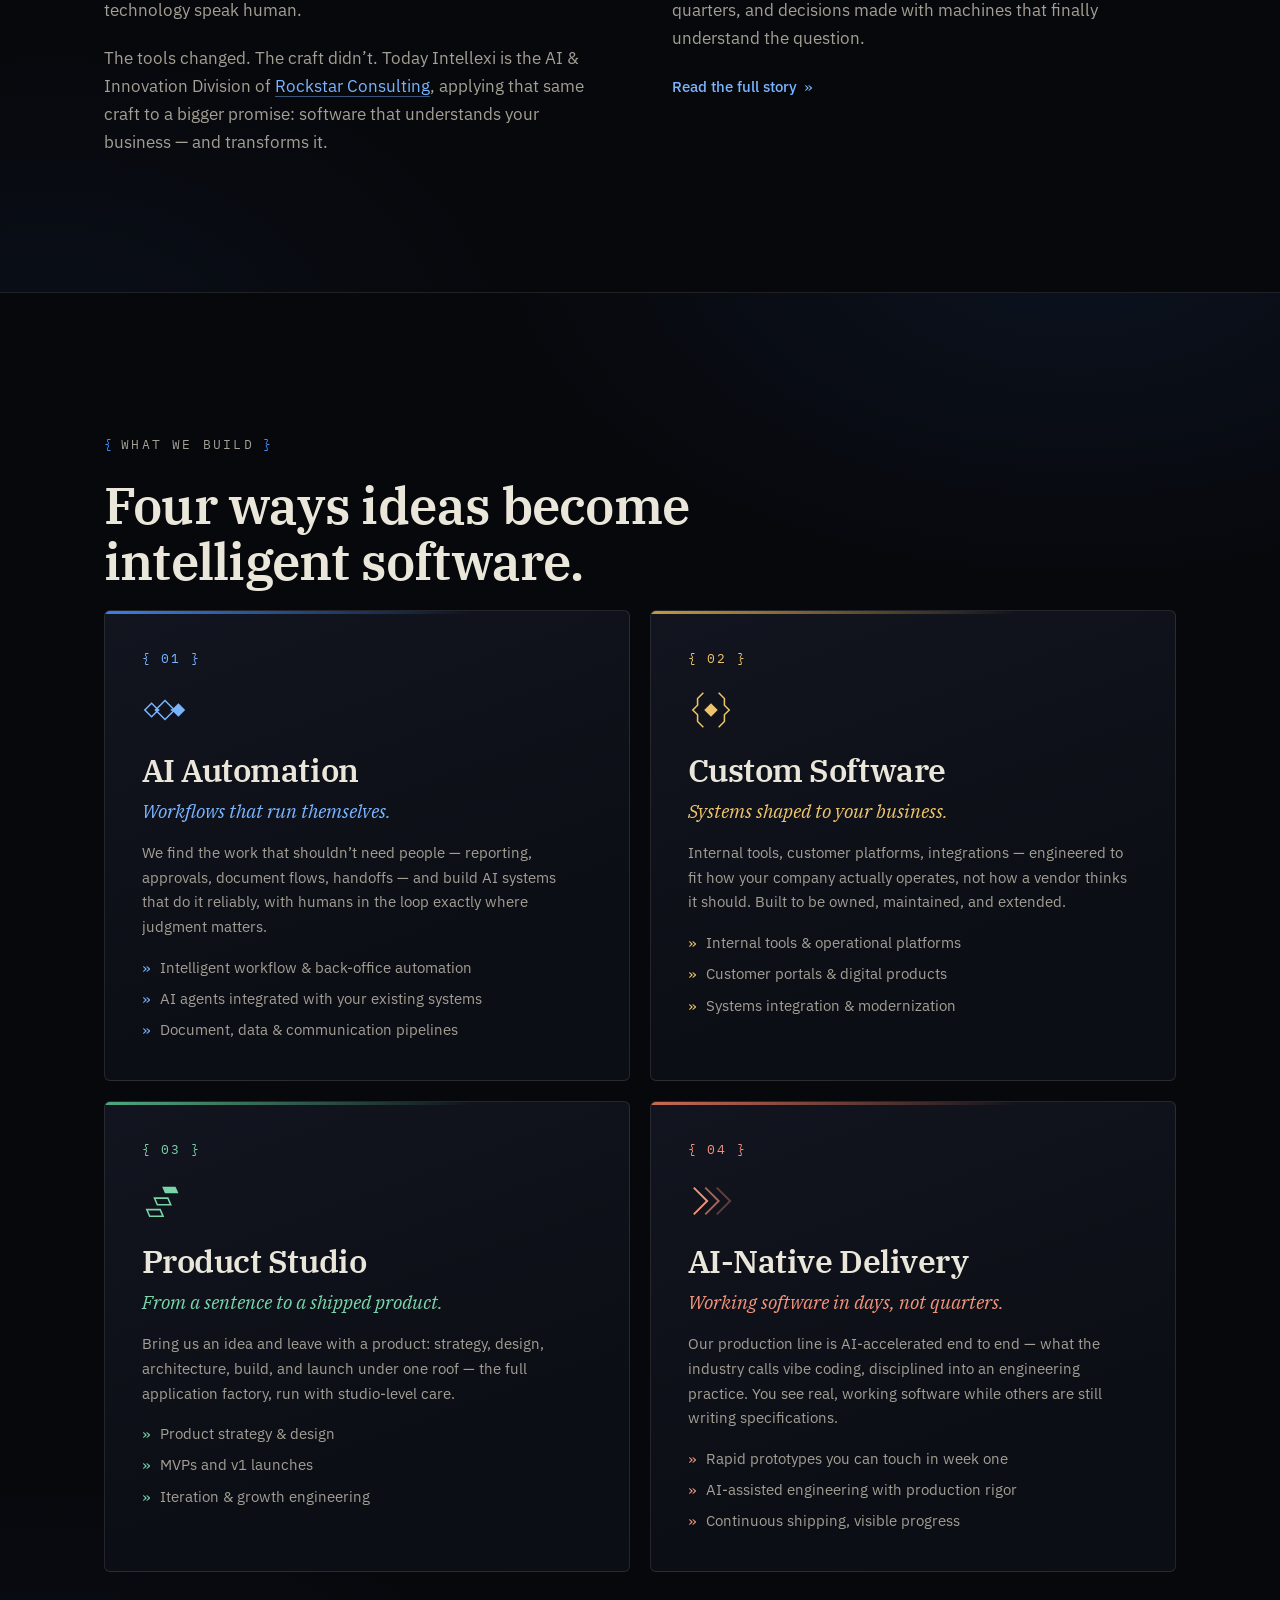
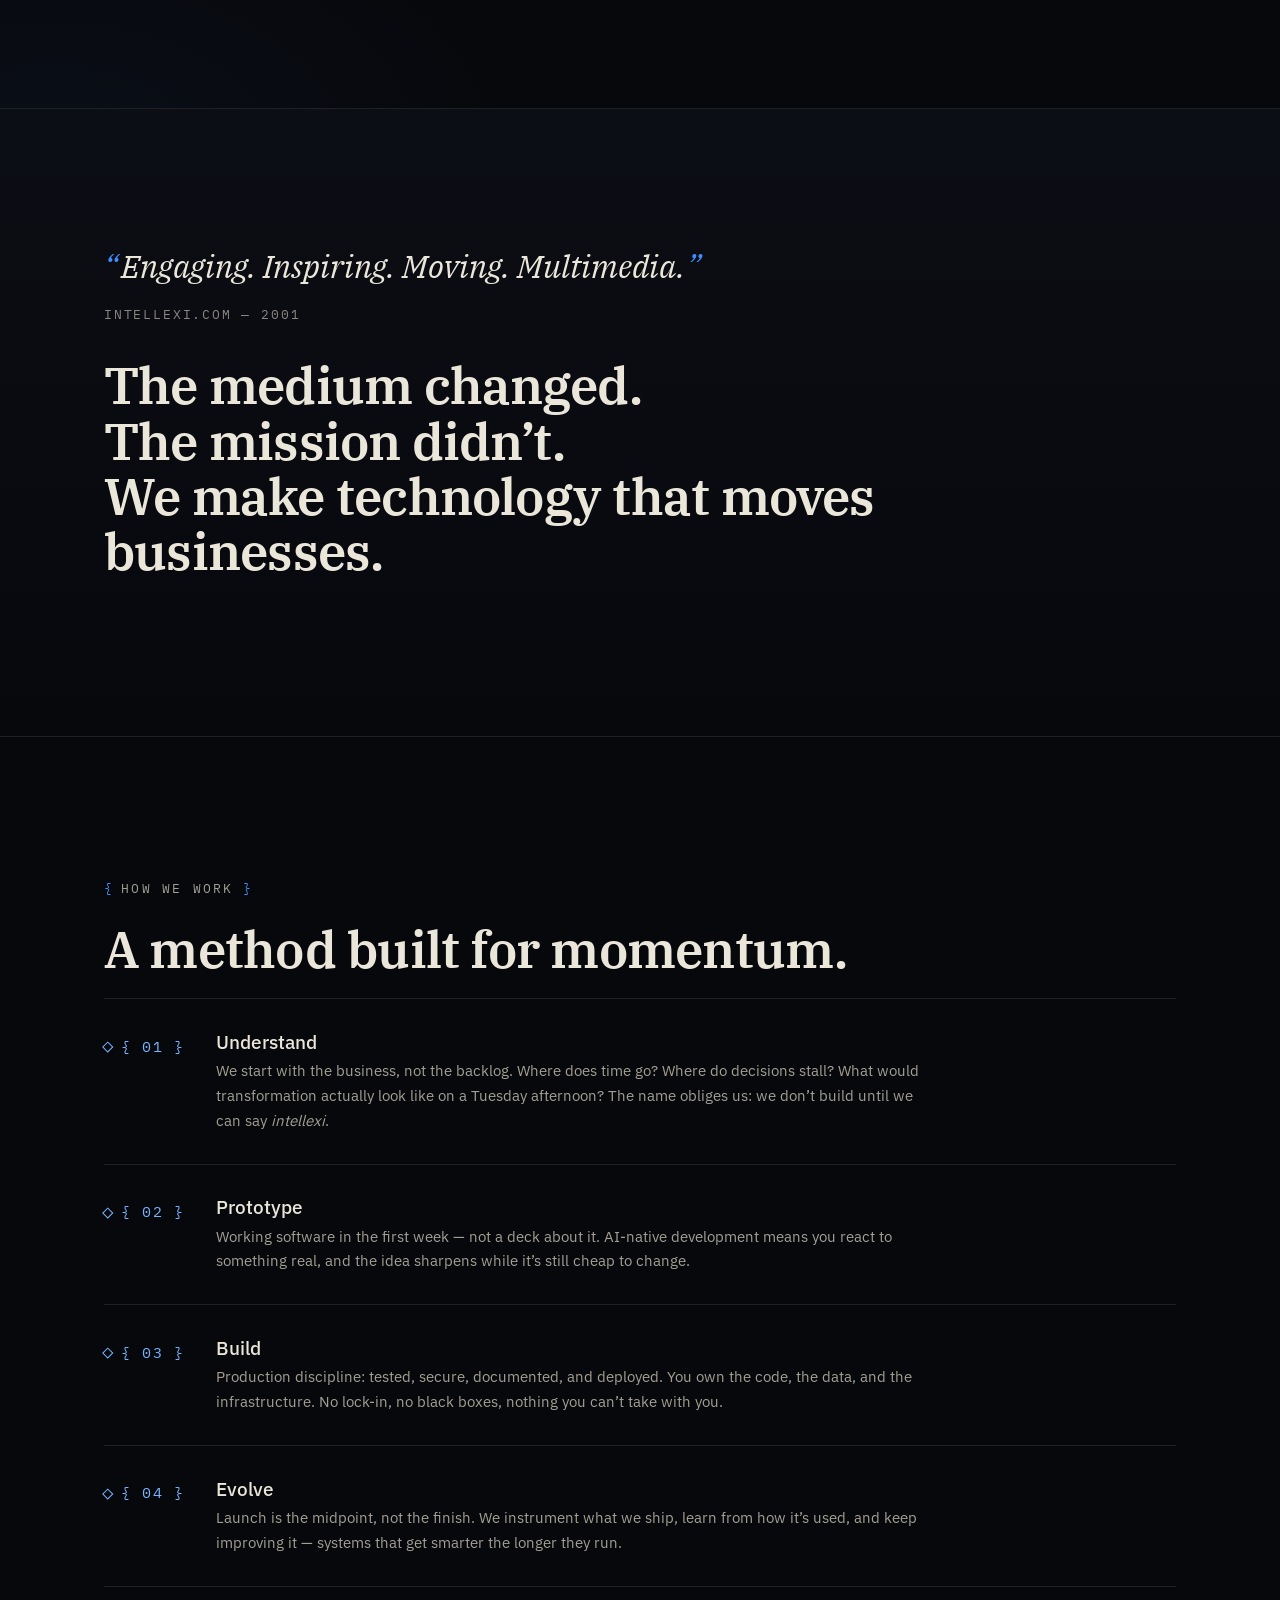
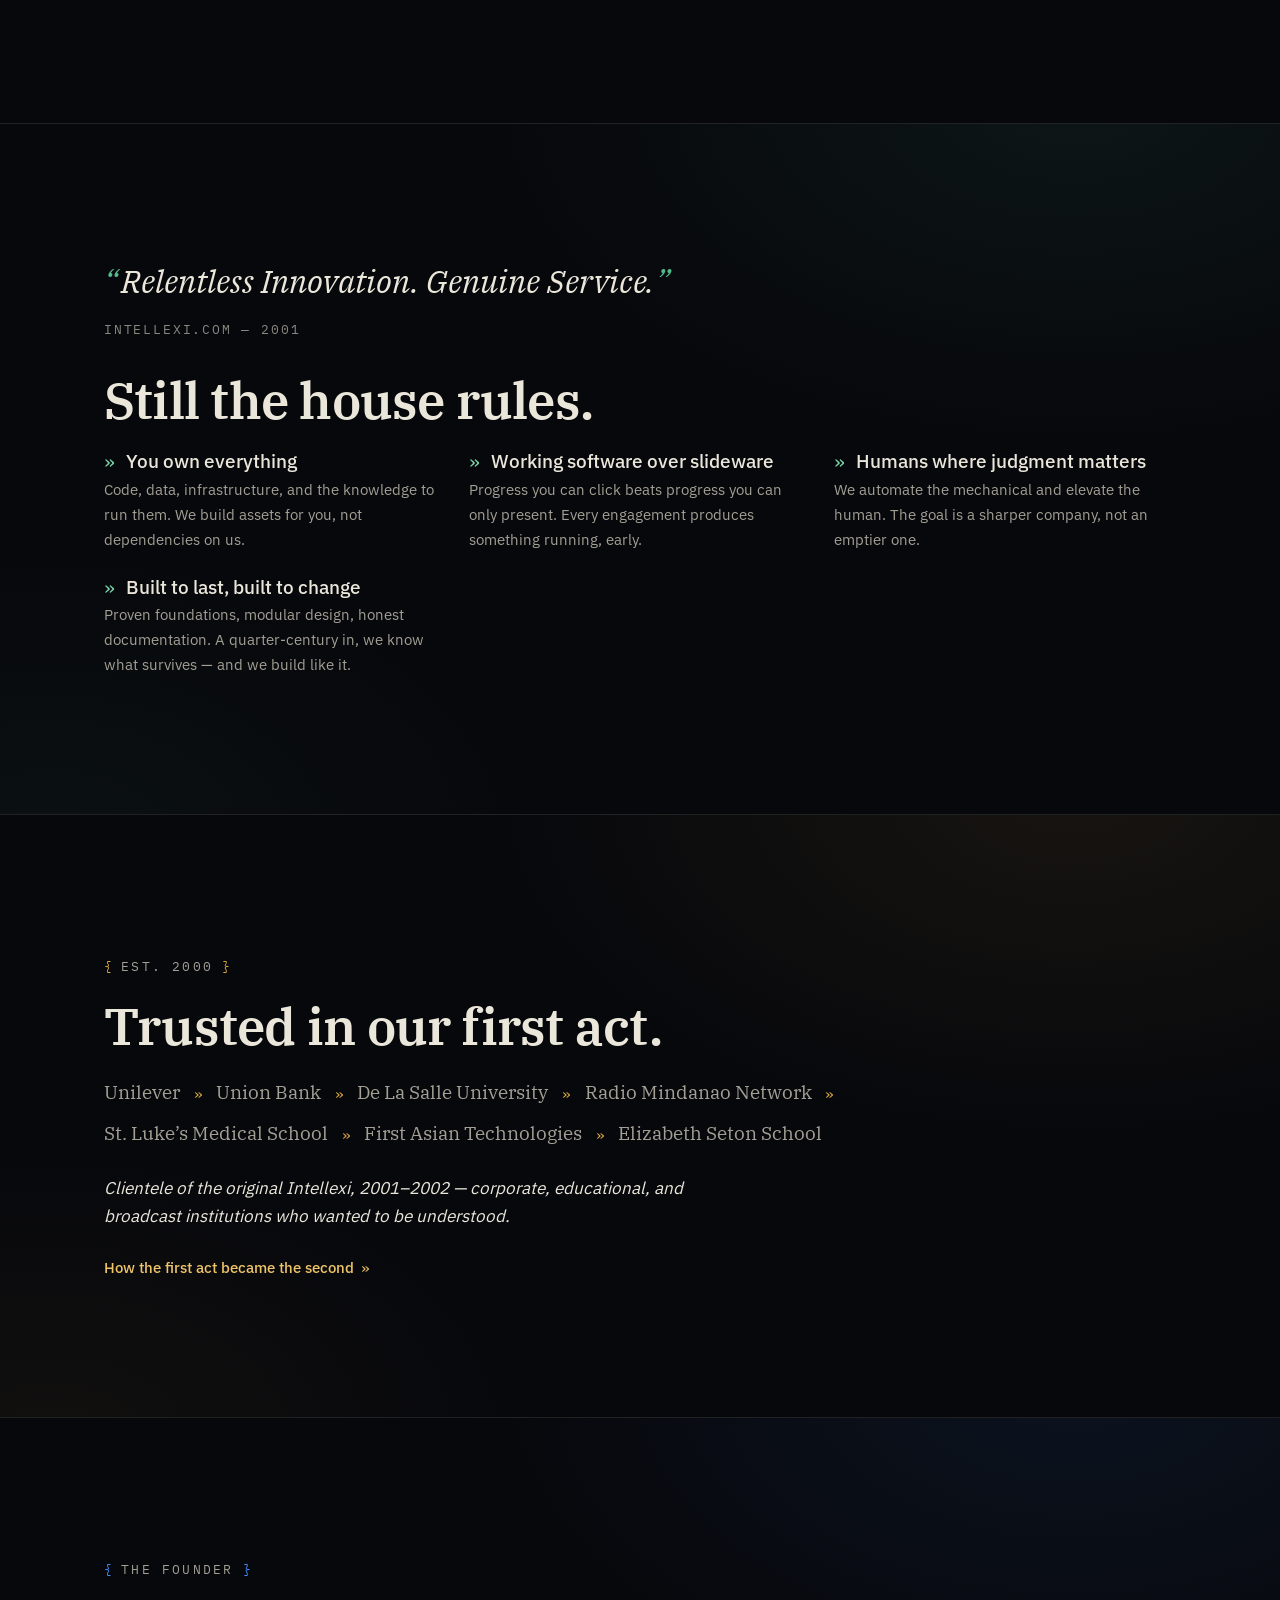
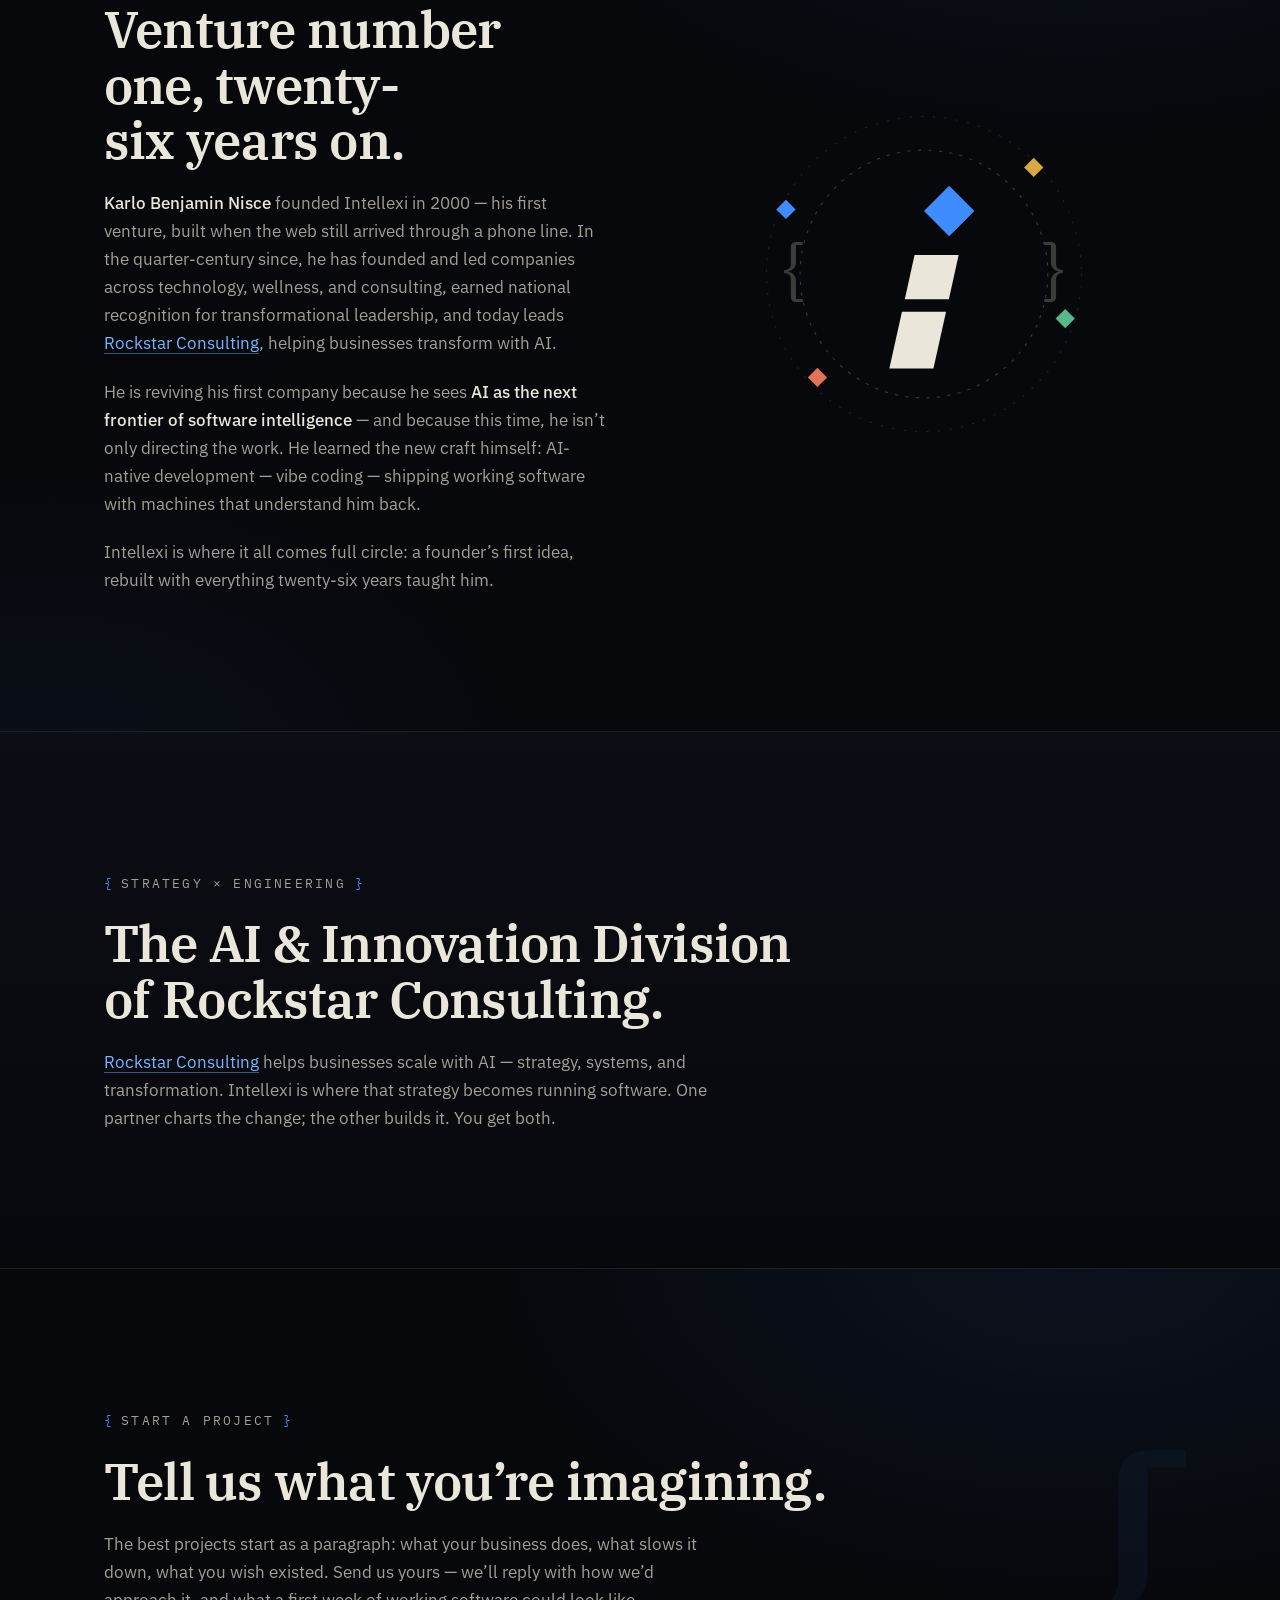
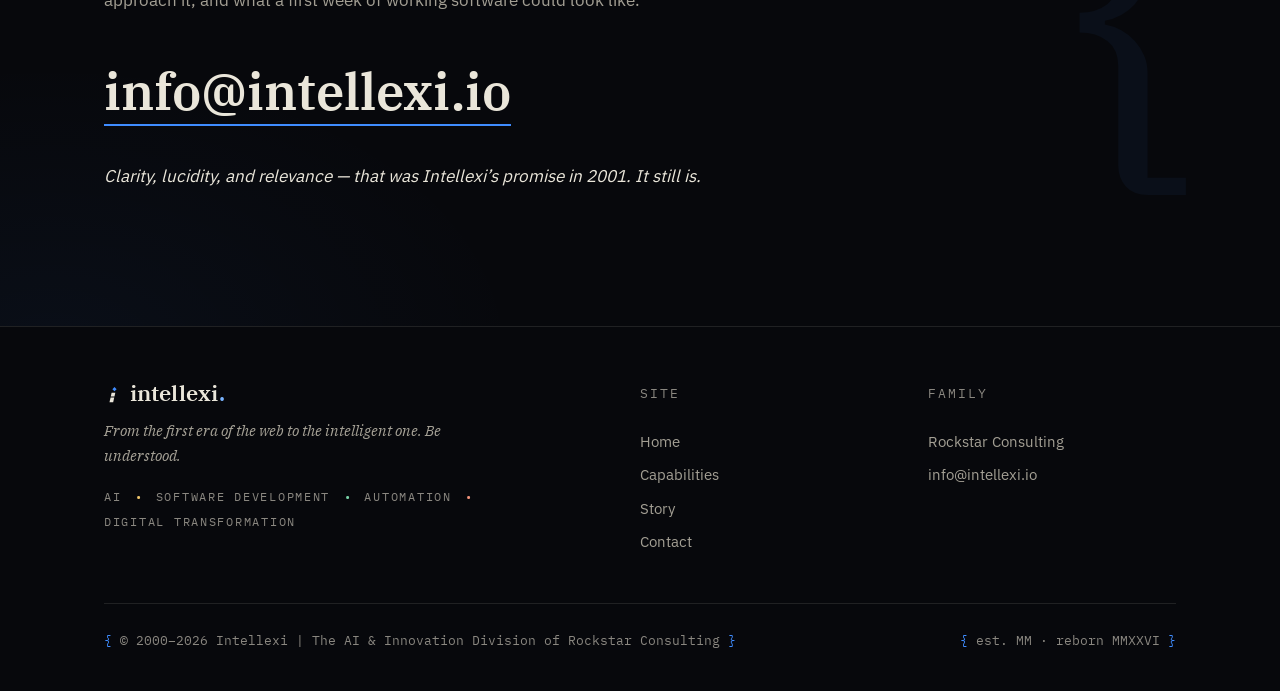
==== commit b2d3e781: "True-blue brand color, graphics layer, founder section, est. 2000 - Brand blue shifted from periwink" ====
--- a/index.html
+++ b/index.html
@@ -4,10 +4,10 @@
   <meta charset="utf-8">
   <meta name="viewport" content="width=device-width, initial-scale=1">
   <title>Intellexi — Be Understood. AI Automation &amp; Custom Software Studio</title>
-  <meta name="description" content="Intellexi is an AI automation and custom software studio — the AI &amp; Innovation Division of Rockstar Consulting. Est. 2001 as a multimedia company, reborn to turn ideas into intelligent software.">
+  <meta name="description" content="Intellexi is an AI automation and custom software studio — the AI &amp; Innovation Division of Rockstar Consulting. Est. 2000 as a multimedia company, reborn to turn ideas into intelligent software.">
   <meta name="theme-color" content="#07080c">
   <meta property="og:title" content="Intellexi — Be Understood.">
-  <meta property="og:description" content="AI automation and custom software studio. Est. 2001, reborn for the intelligent era. The AI &amp; Innovation Division of Rockstar Consulting.">
+  <meta property="og:description" content="AI automation and custom software studio. Est. 2000, reborn for the intelligent era. The AI &amp; Innovation Division of Rockstar Consulting.">
   <meta property="og:type" content="website">
   <meta property="og:image" content="https://intellexi.io/assets/img/og.png">
   <meta property="og:image:width" content="1200">
@@ -25,7 +25,7 @@
   <header class="site-header">
     <div class="container site-header__inner">
       <a class="brand" href="./" aria-label="Intellexi — home">
-        <svg class="brand-mark" viewBox="0 0 64 64" aria-hidden="true"><polygon points="40,4 48,12 40,20 32,12" fill="#6b81f7"/><polygon points="29,26 43,26 39.9,40 25.9,40" fill="currentColor"/><polygon points="25,44 39,44 35,62 21,62" fill="currentColor"/></svg>
+        <svg class="brand-mark" viewBox="0 0 64 64" aria-hidden="true"><polygon points="40,4 48,12 40,20 32,12" fill="#3f8cff"/><polygon points="29,26 43,26 39.9,40 25.9,40" fill="currentColor"/><polygon points="25,44 39,44 35,62 21,62" fill="currentColor"/></svg>
         <span>intellexi<span class="brand-dot">.</span></span>
       </a>
       <button class="nav-toggle" aria-expanded="false" aria-controls="site-nav">{ menu }</button>
@@ -60,7 +60,7 @@
           <span class="defn-sense">&nbsp;&ldquo;I have understood.&rdquo;</span>
         </p>
         <h1 class="display reveal" style="--reveal-delay:.14s" data-decode>Be understood.</h1>
-        <p class="lede reveal" style="--reveal-delay:.2s">In 2001, Intellexi helped companies be understood by people. Today, we build the systems that understand you back — <strong>AI automation, custom software, and intelligent products</strong> that transform how your business works.</p>
+        <p class="lede reveal" style="--reveal-delay:.2s">In 2000, Intellexi helped companies be understood by people. Today, we build the systems that understand you back — <strong>AI automation, custom software, and intelligent products</strong> that transform how your business works.</p>
         <div class="hero-cta reveal" style="--reveal-delay:.26s">
           <a class="btn btn--solid" href="#contact">Start a project <span class="chev">&#187;</span></a>
           <a class="btn btn--ghost" href="story/">Our story <span class="chev">&#187;</span></a>
@@ -72,7 +72,7 @@
     <div class="marquee" aria-hidden="true">
       <div class="marquee__track">
         <div class="marquee__group">
-          <span class="tok tok--blue">{ est. 2001 }</span>
+          <span class="tok tok--blue">{ est. 2000 }</span>
           <span class="tok--serif tok">&ldquo;Be Understood.&rdquo;</span>
           <span class="tok tok--gold">&#187;</span>
           <span class="tok--serif tok">&ldquo;Engaging. Inspiring. Moving. Multimedia.&rdquo;</span>
@@ -90,7 +90,7 @@
           <span class="tok tok--gold">&#187;</span>
         </div>
         <div class="marquee__group">
-          <span class="tok tok--blue">{ est. 2001 }</span>
+          <span class="tok tok--blue">{ est. 2000 }</span>
           <span class="tok--serif tok">&ldquo;Be Understood.&rdquo;</span>
           <span class="tok tok--gold">&#187;</span>
           <span class="tok--serif tok">&ldquo;Engaging. Inspiring. Moving. Multimedia.&rdquo;</span>
@@ -111,10 +111,44 @@
     </div>
 
     <!-- Positioning -->
-    <section class="section" aria-labelledby="positioning-title">
+    <section class="section wash" aria-labelledby="positioning-title">
       <div class="container">
         <p class="kicker reveal">A second act</p>
-        <h2 id="positioning-title" class="reveal">Twenty-five years ago, communication was the problem.<br>Now it&rsquo;s intelligence.</h2>
+        <h2 id="positioning-title" class="reveal">A quarter-century ago, communication was the problem.<br>Now it&rsquo;s intelligence.</h2>
+        <figure class="evo-figure reveal" aria-hidden="true">
+          <svg viewBox="0 0 760 190" fill="none">
+            <!-- 2000: the multimedia era -->
+            <rect x="24" y="26" width="168" height="112" rx="10" stroke="var(--text-faint)" stroke-width="1.5"/>
+            <line x1="40" y1="50" x2="176" y2="50" stroke="var(--text-faint)" stroke-width="1" opacity="0.4"/>
+            <line x1="40" y1="66" x2="176" y2="66" stroke="var(--text-faint)" stroke-width="1" opacity="0.3"/>
+            <line x1="40" y1="82" x2="176" y2="82" stroke="var(--text-faint)" stroke-width="1" opacity="0.2"/>
+            <circle cx="108" cy="94" r="22" stroke="var(--gold)" stroke-width="1.5"/>
+            <circle cx="108" cy="94" r="6" stroke="var(--gold)" stroke-width="1.5"/>
+            <rect x="84" y="138" width="48" height="6" rx="2" fill="var(--text-faint)" opacity="0.5"/>
+            <text x="108" y="176" text-anchor="middle" font-family="IBM Plex Mono, monospace" font-size="14" letter-spacing="3" fill="var(--text-faint)">2000</text>
+            <!-- the crossing -->
+            <path d="M250 60 274 82 250 104" stroke="var(--gold-bright)" stroke-width="2"/>
+            <path d="M282 60 306 82 282 104" stroke="var(--green-bright)" stroke-width="2"/>
+            <path d="M314 60 338 82 314 104" stroke="var(--coral-bright)" stroke-width="2"/>
+            <!-- 2026: the intelligent era -->
+            <g stroke="var(--blue)" stroke-width="1.2" opacity="0.55">
+              <line x1="430" y1="42" x2="530" y2="82"/><line x1="530" y1="82" x2="470" y2="132"/>
+              <line x1="530" y1="82" x2="632" y2="48"/><line x1="632" y1="48" x2="700" y2="96"/>
+              <line x1="530" y1="82" x2="612" y2="128"/><line x1="612" y1="128" x2="700" y2="96"/>
+              <line x1="430" y1="42" x2="470" y2="132"/><line x1="612" y1="128" x2="470" y2="132"/>
+            </g>
+            <g fill="var(--blue-bright)">
+              <rect x="424" y="36" width="12" height="12" transform="rotate(45 430 42)"/>
+              <rect x="520" y="72" width="20" height="20" transform="rotate(45 530 82)"/>
+              <rect x="464" y="126" width="12" height="12" transform="rotate(45 470 132)"/>
+              <rect x="626" y="42" width="12" height="12" transform="rotate(45 632 48)"/>
+              <rect x="606" y="122" width="12" height="12" transform="rotate(45 612 128)"/>
+              <rect x="694" y="90" width="12" height="12" transform="rotate(45 700 96)"/>
+            </g>
+            <text x="565" y="176" text-anchor="middle" font-family="IBM Plex Mono, monospace" font-size="14" letter-spacing="3" fill="var(--text-faint)">2026</text>
+          </svg>
+          <figcaption>{ multimedia &#187; intelligence }</figcaption>
+        </figure>
         <div class="grid-2">
           <div class="prose reveal">
             <p>Intellexi began in the first era of the web — a multimedia and communications studio with one promise: <strong>get your message across.</strong> The tools were CD-ROMs and Flash. The craft was making technology speak human.</p>
@@ -129,13 +163,14 @@
     </section>
 
     <!-- Capabilities -->
-    <section class="section" id="capabilities" aria-labelledby="capabilities-title">
+    <section class="section wash" id="capabilities" aria-labelledby="capabilities-title">
       <div class="container">
         <p class="kicker reveal">What we build</p>
         <h2 id="capabilities-title" class="reveal">Four ways ideas become intelligent software.</h2>
         <div class="card-grid card-grid--quad">
           <article class="card card--blue reveal">
             <span class="card-index">{ 01 }</span>
+            <svg class="card-icon" viewBox="0 0 48 48" fill="none" aria-hidden="true"><line x1="14" y1="24" x2="18" y2="24" stroke="currentColor" stroke-width="1.6"/><line x1="30" y1="24" x2="34" y2="24" stroke="currentColor" stroke-width="1.6"/><rect x="5" y="19" width="10" height="10" transform="rotate(45 10 24)" stroke="currentColor" stroke-width="1.6"/><rect x="17" y="17" width="14" height="14" transform="rotate(45 24 24)" stroke="currentColor" stroke-width="1.6"/><rect x="33" y="19" width="10" height="10" transform="rotate(45 38 24)" fill="currentColor"/></svg>
             <h3>AI Automation</h3>
             <span class="card-tag">Workflows that run themselves.</span>
             <p>We find the work that shouldn&rsquo;t need people — reporting, approvals, document flows, handoffs — and build AI systems that do it reliably, with humans in the loop exactly where judgment matters.</p>
@@ -147,6 +182,7 @@
           </article>
           <article class="card card--gold reveal" style="--reveal-delay:.07s">
             <span class="card-index">{ 02 }</span>
+            <svg class="card-icon" viewBox="0 0 48 48" fill="none" aria-hidden="true"><polyline points="16,6 10,12 10,19 5,24 10,29 10,36 16,42" stroke="currentColor" stroke-width="1.6"/><polyline points="32,6 38,12 38,19 43,24 38,29 38,36 32,42" stroke="currentColor" stroke-width="1.6"/><rect x="19" y="19" width="10" height="10" transform="rotate(45 24 24)" fill="currentColor"/></svg>
             <h3>Custom Software</h3>
             <span class="card-tag">Systems shaped to your business.</span>
             <p>Internal tools, customer platforms, integrations — engineered to fit how your company actually operates, not how a vendor thinks it should. Built to be owned, maintained, and extended.</p>
@@ -158,6 +194,7 @@
           </article>
           <article class="card card--green reveal" style="--reveal-delay:.14s">
             <span class="card-index">{ 03 }</span>
+            <svg class="card-icon" viewBox="0 0 48 48" fill="none" aria-hidden="true"><polygon points="8,40 22,40 19,33 5,33" stroke="currentColor" stroke-width="1.6"/><polygon points="16,28 30,28 27,21 13,21" stroke="currentColor" stroke-width="1.6"/><polygon points="24,16 38,16 35,9 21,9" fill="currentColor"/></svg>
             <h3>Product Studio</h3>
             <span class="card-tag">From a sentence to a shipped product.</span>
             <p>Bring us an idea and leave with a product: strategy, design, architecture, build, and launch under one roof — the full application factory, run with studio-level care.</p>
@@ -169,6 +206,7 @@
           </article>
           <article class="card card--coral reveal" style="--reveal-delay:.21s">
             <span class="card-index">{ 04 }</span>
+            <svg class="card-icon" viewBox="0 0 48 48" fill="none" aria-hidden="true"><polyline points="6,10 20,24 6,38" stroke="currentColor" stroke-width="2"/><polyline points="18,10 32,24 18,38" stroke="currentColor" stroke-width="2" opacity="0.65"/><polyline points="30,10 44,24 30,38" stroke="currentColor" stroke-width="2" opacity="0.35"/></svg>
             <h3>AI-Native Delivery</h3>
             <span class="card-tag">Working software in days, not quarters.</span>
             <p>Our production line is AI-accelerated end to end — what the industry calls vibe coding, disciplined into an engineering practice. You see real, working software while others are still writing specifications.</p>
@@ -231,7 +269,7 @@
     </section>
 
     <!-- Principles -->
-    <section class="section tint-green" aria-labelledby="principles-title">
+    <section class="section wash tint-green" aria-labelledby="principles-title">
       <div class="container">
         <blockquote class="epigraph reveal"><span class="epigraph-text">Relentless Innovation. Genuine Service.</span>
           <span class="epigraph-cite">intellexi.com &mdash; 2001</span>
@@ -252,16 +290,16 @@
           </li>
           <li class="reveal" style="--reveal-delay:.21s">
             <h3>Built to last, built to change</h3>
-            <p>Proven foundations, modular design, honest documentation. Twenty-five years in, we know what survives — and we build like it.</p>
+            <p>Proven foundations, modular design, honest documentation. A quarter-century in, we know what survives — and we build like it.</p>
           </li>
         </ul>
       </div>
     </section>
 
     <!-- Heritage -->
-    <section class="section tint-gold" aria-labelledby="heritage-title">
-      <div class="container">
-        <p class="kicker reveal">Est. 2001</p>
+    <section class="section wash tint-gold" aria-labelledby="heritage-title">
+      <div class="container">
+        <p class="kicker reveal">Est. 2000</p>
         <h2 id="heritage-title" class="reveal">Trusted in our first act.</h2>
         <p class="heritage-names reveal">
           <span>Unilever</span><span class="sep">&#187;</span>
@@ -277,6 +315,40 @@
       </div>
     </section>
 
+    <!-- Founder -->
+    <section class="section wash" id="founder" aria-labelledby="founder-title">
+      <div class="container">
+        <div class="grid-2" style="align-items:center">
+          <div>
+            <p class="kicker reveal">The founder</p>
+            <h2 id="founder-title" class="reveal">Venture number one, twenty-six years on.</h2>
+            <div class="prose reveal">
+              <p><strong>Karlo Benjamin Nisce</strong> founded Intellexi in 2000 — his first venture, built when the web still arrived through a phone line. In the quarter-century since, he has founded and led companies across technology, wellness, and consulting, earned national recognition for transformational leadership, and today leads <a href="https://www.rockstar.one/" rel="noopener">Rockstar Consulting</a>, helping businesses transform with AI.</p>
+              <p>He is reviving his first company because he sees <strong>AI as the next frontier of software intelligence</strong> — and because this time, he isn&rsquo;t only directing the work. He learned the new craft himself: AI-native development — vibe coding — shipping working software with machines that understand him back.</p>
+              <p>Intellexi is where it all comes full circle: a founder&rsquo;s first idea, rebuilt with everything twenty-six years taught him.</p>
+            </div>
+          </div>
+          <div class="founder-figure reveal" style="--reveal-delay:.1s" aria-hidden="true">
+            <svg viewBox="0 0 320 320" fill="none">
+              <circle cx="160" cy="160" r="118" stroke="var(--line-strong)" stroke-width="1" stroke-dasharray="3 7"/>
+              <circle cx="160" cy="160" r="150" stroke="var(--line)" stroke-width="1" stroke-dasharray="2 9"/>
+              <text x="26" y="178" font-family="IBM Plex Serif, serif" font-size="64" fill="var(--text-faint)" opacity="0.4">{</text>
+              <text x="272" y="178" font-family="IBM Plex Serif, serif" font-size="64" fill="var(--text-faint)" opacity="0.4">}</text>
+              <g transform="translate(64,64) scale(3)">
+                <polygon points="40,4 48,12 40,20 32,12" fill="var(--blue)"/>
+                <polygon points="29,26 43,26 39.9,40 25.9,40" fill="var(--text)"/>
+                <polygon points="25,44 39,44 35,62 21,62" fill="var(--text)"/>
+              </g>
+              <rect x="258" y="52" width="13" height="13" transform="rotate(45 264.5 58.5)" fill="var(--gold)"/>
+              <rect x="288" y="196" width="13" height="13" transform="rotate(45 294.5 202.5)" fill="var(--green)"/>
+              <rect x="52" y="252" width="13" height="13" transform="rotate(45 58.5 258.5)" fill="var(--coral)"/>
+              <rect x="22" y="92" width="13" height="13" transform="rotate(45 28.5 98.5)" fill="var(--blue)"/>
+            </svg>
+          </div>
+        </div>
+      </div>
+    </section>
+
     <!-- Rockstar -->
     <section class="section band" aria-labelledby="rockstar-title">
       <div class="container">
@@ -289,7 +361,7 @@
     </section>
 
     <!-- Contact -->
-    <section class="section" id="contact" aria-labelledby="contact-title">
+    <section class="section wash braces-bg" id="contact" aria-labelledby="contact-title">
       <div class="container">
         <p class="kicker reveal">Start a project</p>
         <h2 id="contact-title" class="reveal">Tell us what you&rsquo;re imagining.</h2>
@@ -307,7 +379,7 @@
       <div class="site-footer__grid">
         <div>
           <a class="brand" href="./" aria-label="Intellexi — home">
-            <svg class="brand-mark" viewBox="0 0 64 64" aria-hidden="true"><polygon points="40,4 48,12 40,20 32,12" fill="#6b81f7"/><polygon points="29,26 43,26 39.9,40 25.9,40" fill="currentColor"/><polygon points="25,44 39,44 35,62 21,62" fill="currentColor"/></svg>
+            <svg class="brand-mark" viewBox="0 0 64 64" aria-hidden="true"><polygon points="40,4 48,12 40,20 32,12" fill="#3f8cff"/><polygon points="29,26 43,26 39.9,40 25.9,40" fill="currentColor"/><polygon points="25,44 39,44 35,62 21,62" fill="currentColor"/></svg>
             <span>intellexi<span class="brand-dot">.</span></span>
           </a>
           <p class="footer-tagline">From the first era of the web to the intelligent one. Be understood.</p>
@@ -327,8 +399,8 @@
         </nav>
       </div>
       <div class="footer-meta">
-        <span class="braces">&#169; 2001&ndash;<span id="year">2026</span> Intellexi &#124; The AI &amp; Innovation Division of Rockstar Consulting</span>
-        <span class="braces">est. MMI &#183; reborn MMXXVI</span>
+        <span class="braces">&#169; 2000&ndash;<span id="year">2026</span> Intellexi &#124; The AI &amp; Innovation Division of Rockstar Consulting</span>
+        <span class="braces">est. MM &#183; reborn MMXXVI</span>
       </div>
     </div>
   </footer>
@@ -342,7 +414,11 @@
     "logo": "https://intellexi.io/assets/img/apple-touch-icon.png",
     "email": "info@intellexi.io",
     "slogan": "Be Understood.",
-    "foundingDate": "2001",
+    "foundingDate": "2000",
+    "founder": {
+      "@type": "Person",
+      "name": "Karlo Benjamin Nisce"
+    },
     "description": "AI automation and custom software studio — the AI & Innovation Division of Rockstar Consulting. AI, software development, automation, and digital transformation.",
     "parentOrganization": {
       "@type": "Organization",
--- a/assets/css/main.css
+++ b/assets/css/main.css
@@ -70,8 +70,8 @@
 
   /* Heritage tints — the four section colors of intellexi.com, 2001.
      Blue (home) · Gold (profile) · Green (expertise) · Coral (clientele) */
-  --blue: #6b81f7;
-  --blue-bright: #8fa2ff;
+  --blue: #3f8cff;
+  --blue-bright: #79b4ff;
   --gold: #d9a843;
   --gold-bright: #eec46a;
   --green: #55b98a;
@@ -462,6 +462,100 @@
   color: var(--text-faint);
 }
 
+/* Aurora wash — a breath of the section's tint across the ink */
+.wash {
+  position: relative;
+  isolation: isolate;
+}
+.wash::before {
+  content: "";
+  position: absolute;
+  inset: 0;
+  z-index: -1;
+  pointer-events: none;
+  background:
+    radial-gradient(54rem 32rem at 84% -4%, color-mix(in srgb, var(--accent) 8%, transparent), transparent 68%),
+    radial-gradient(42rem 26rem at 4% 104%, color-mix(in srgb, var(--accent) 5%, transparent), transparent 70%);
+}
+
+/* Card pictograms — geometric marks in the section's dialect */
+.card-icon {
+  width: 46px;
+  height: 46px;
+  margin-bottom: 1.15rem;
+  color: var(--card-accent-bright);
+}
+
+/* Evolution figure — 2000 » 2026 in one diagram */
+.evo-figure {
+  margin: 2.6rem 0 0.6rem;
+}
+.evo-figure svg {
+  width: 100%;
+  max-width: 46rem;
+  height: auto;
+  display: block;
+}
+.evo-figure figcaption {
+  margin-top: 0.9rem;
+  font-family: var(--mono);
+  font-size: var(--step--2);
+  letter-spacing: 0.16em;
+  text-transform: uppercase;
+  color: var(--text-faint);
+}
+
+/* Founder portrait figure — the mark, orbited by the four practices */
+.founder-figure {
+  display: flex;
+  justify-content: center;
+}
+.founder-figure svg {
+  width: min(100%, 21rem);
+  height: auto;
+}
+@media (prefers-reduced-motion: no-preference) {
+  .founder-figure svg {
+    animation: founder-drift 9s ease-in-out infinite;
+  }
+  @keyframes founder-drift {
+    0%, 100% { transform: translateY(0); }
+    50% { transform: translateY(-10px); }
+  }
+}
+
+/* Giant background braces — punctuation as architecture */
+.braces-bg {
+  position: relative;
+  overflow: hidden;
+}
+.braces-bg::after {
+  content: "{ }";
+  position: absolute;
+  right: -0.35em;
+  top: 50%;
+  transform: translateY(-50%);
+  font-family: var(--serif);
+  font-size: clamp(14rem, 30vw, 26rem);
+  line-height: 1;
+  color: var(--accent);
+  opacity: 0.05;
+  pointer-events: none;
+  user-select: none;
+}
+
+/* Method step markers — diamond nodes on the line */
+.step .step-num::before {
+  content: "";
+  display: inline-block;
+  width: 0.5em;
+  height: 0.5em;
+  border: 1px solid var(--accent-bright);
+  transform: rotate(45deg);
+  margin-right: 0.65em;
+  vertical-align: 0.05em;
+}
+
 /* Disciplines — the division's four practices */
 .disciplines {
   display: flex;
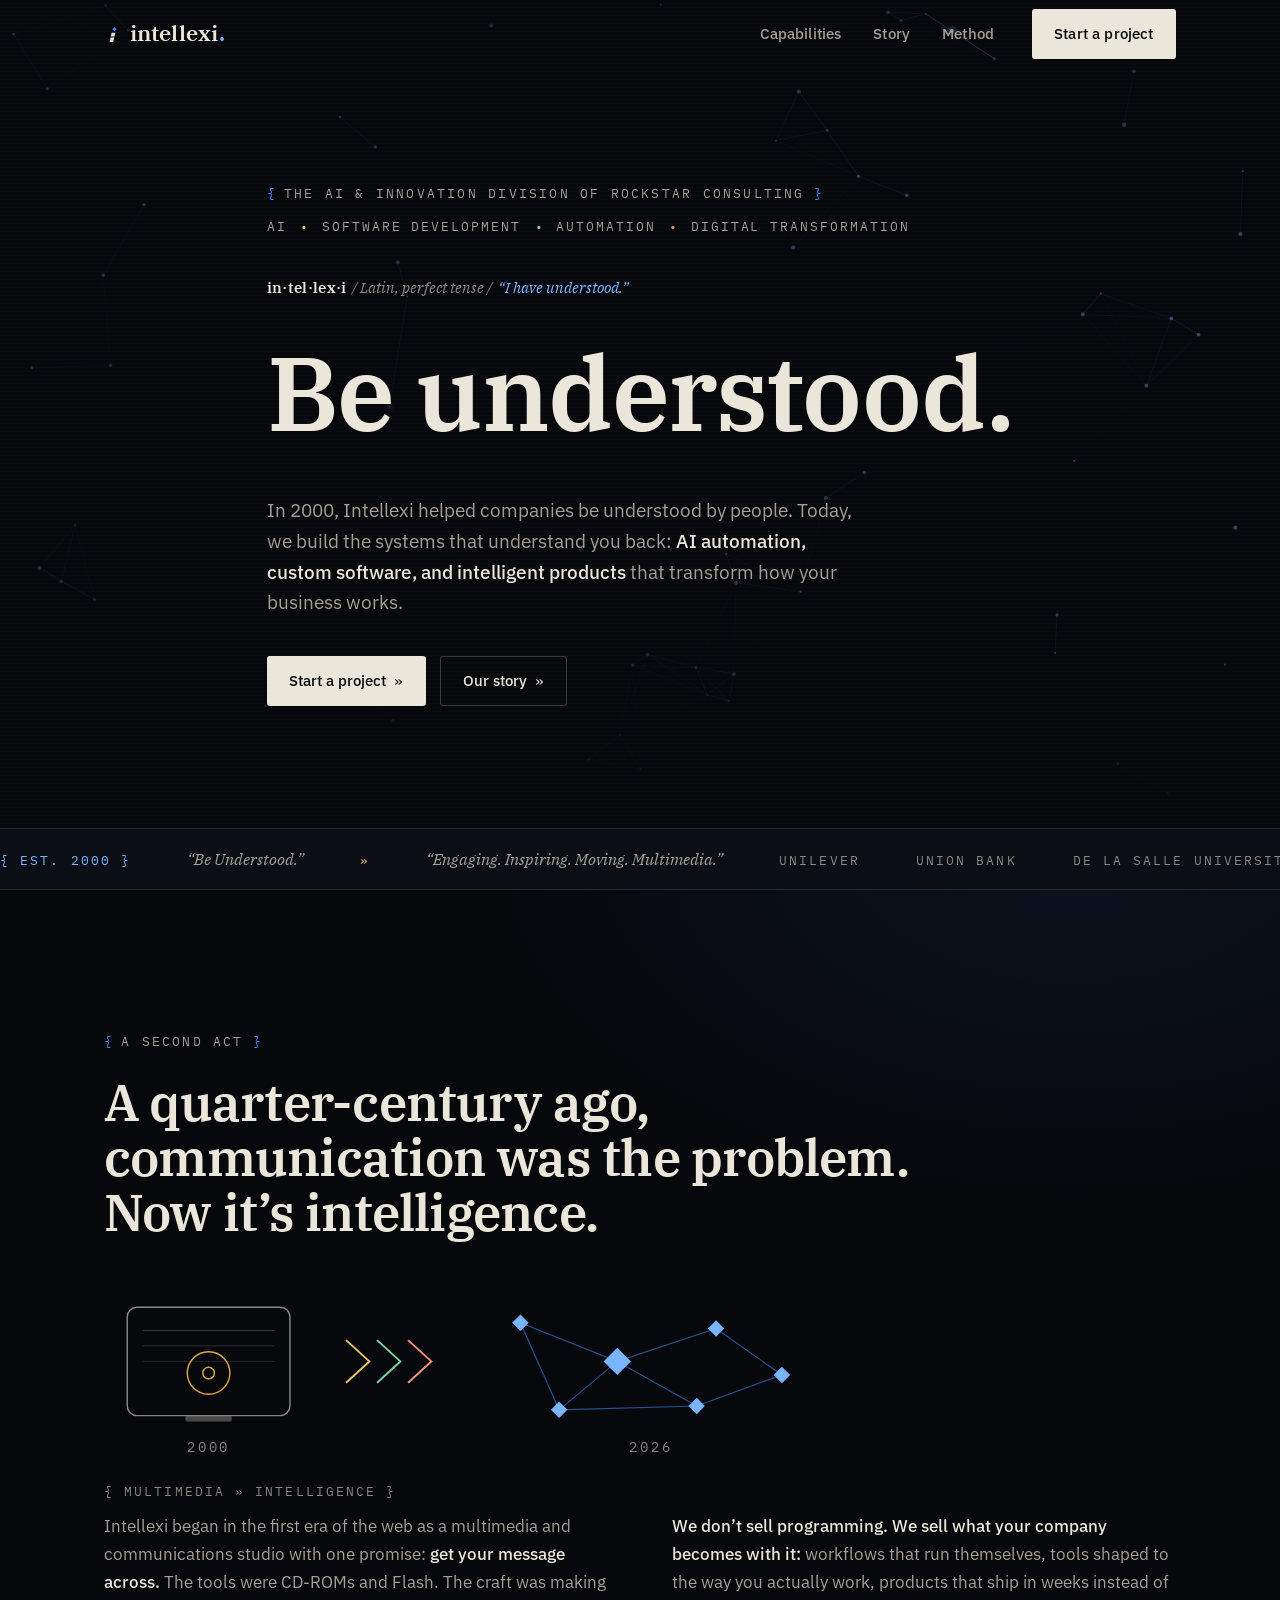
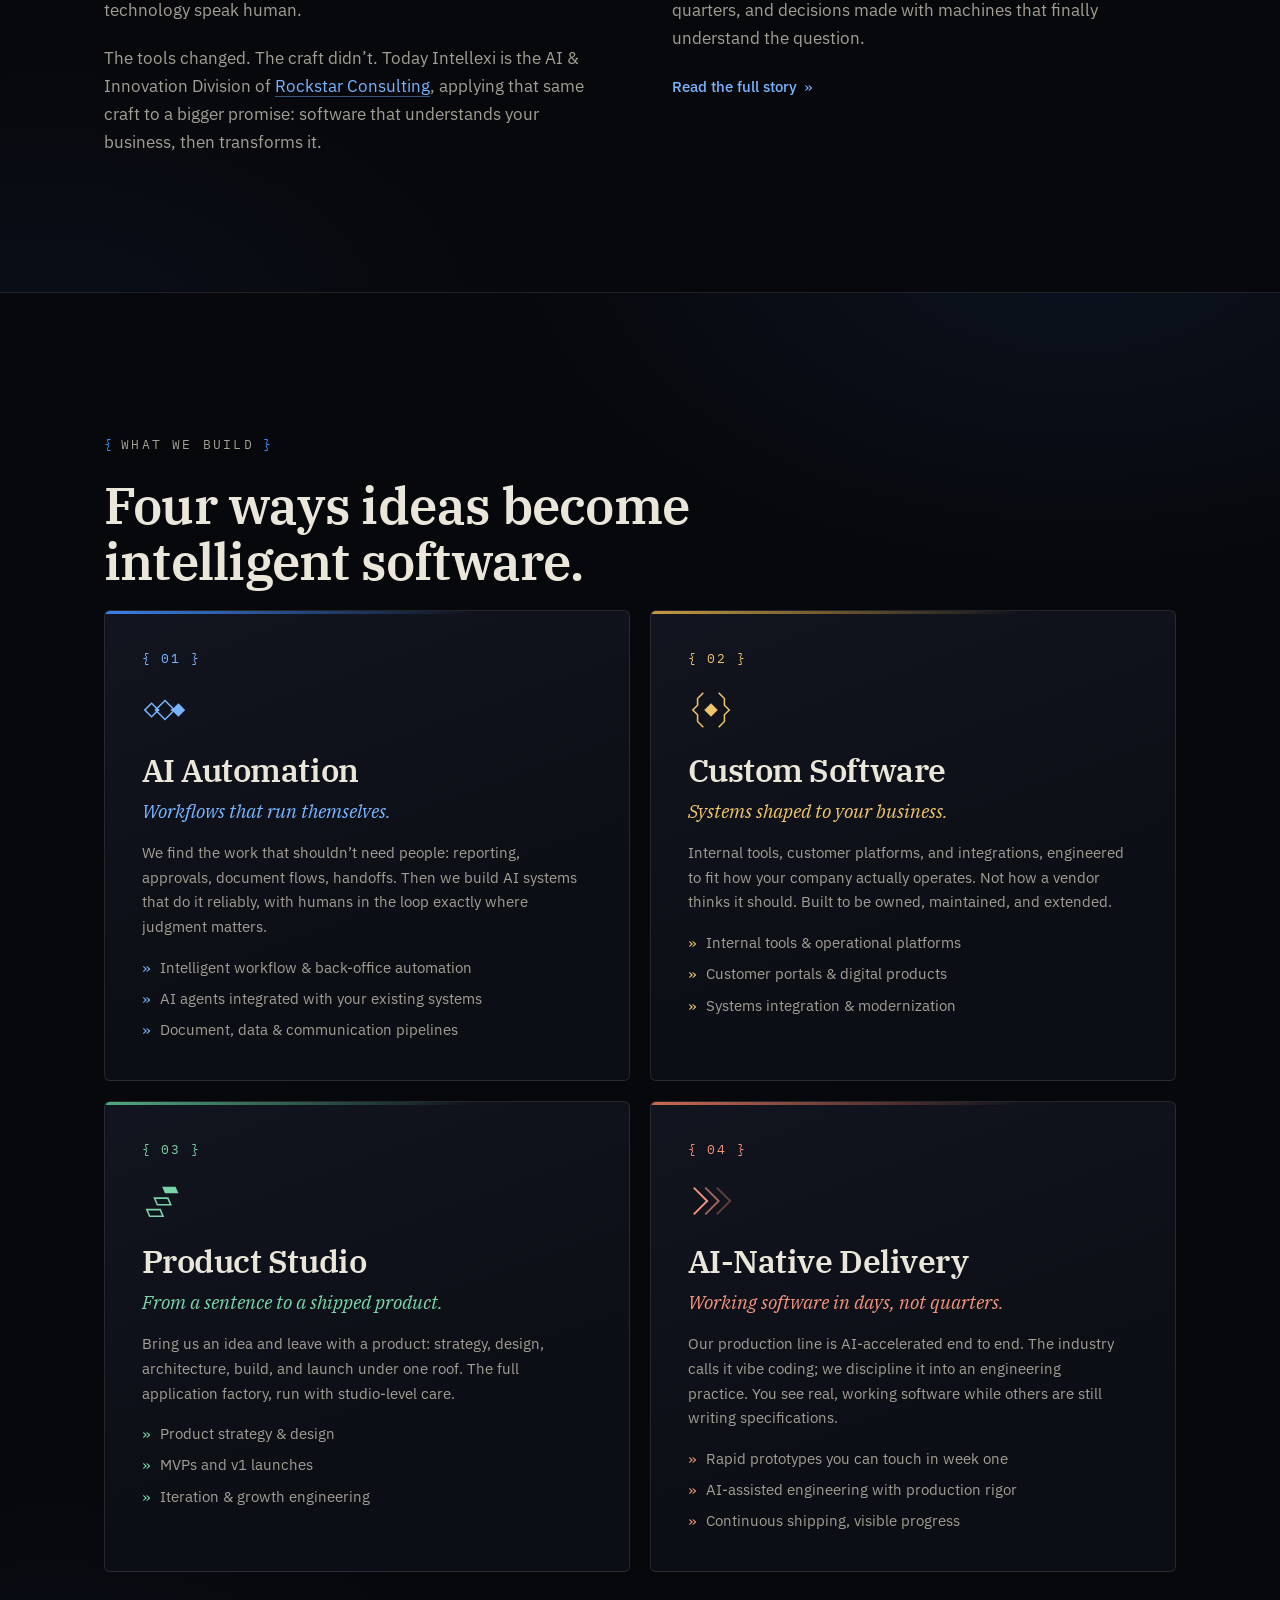
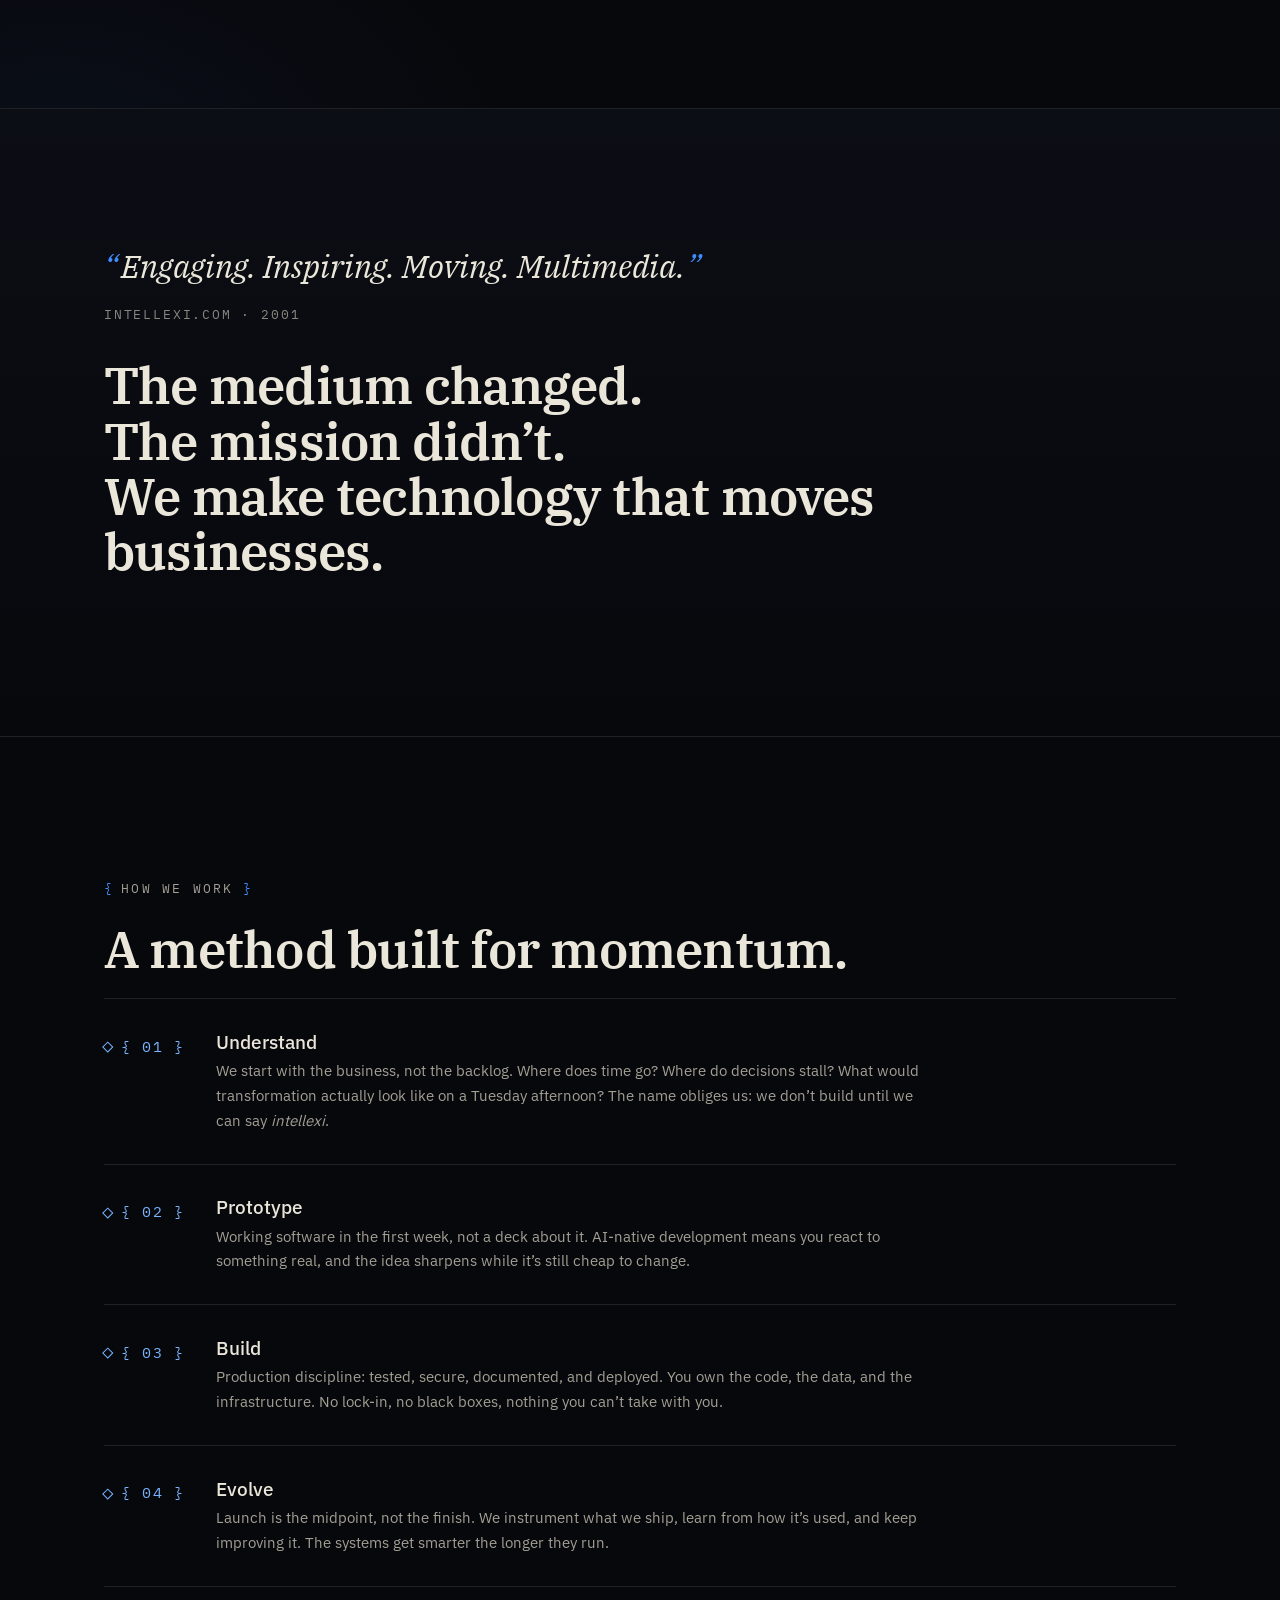
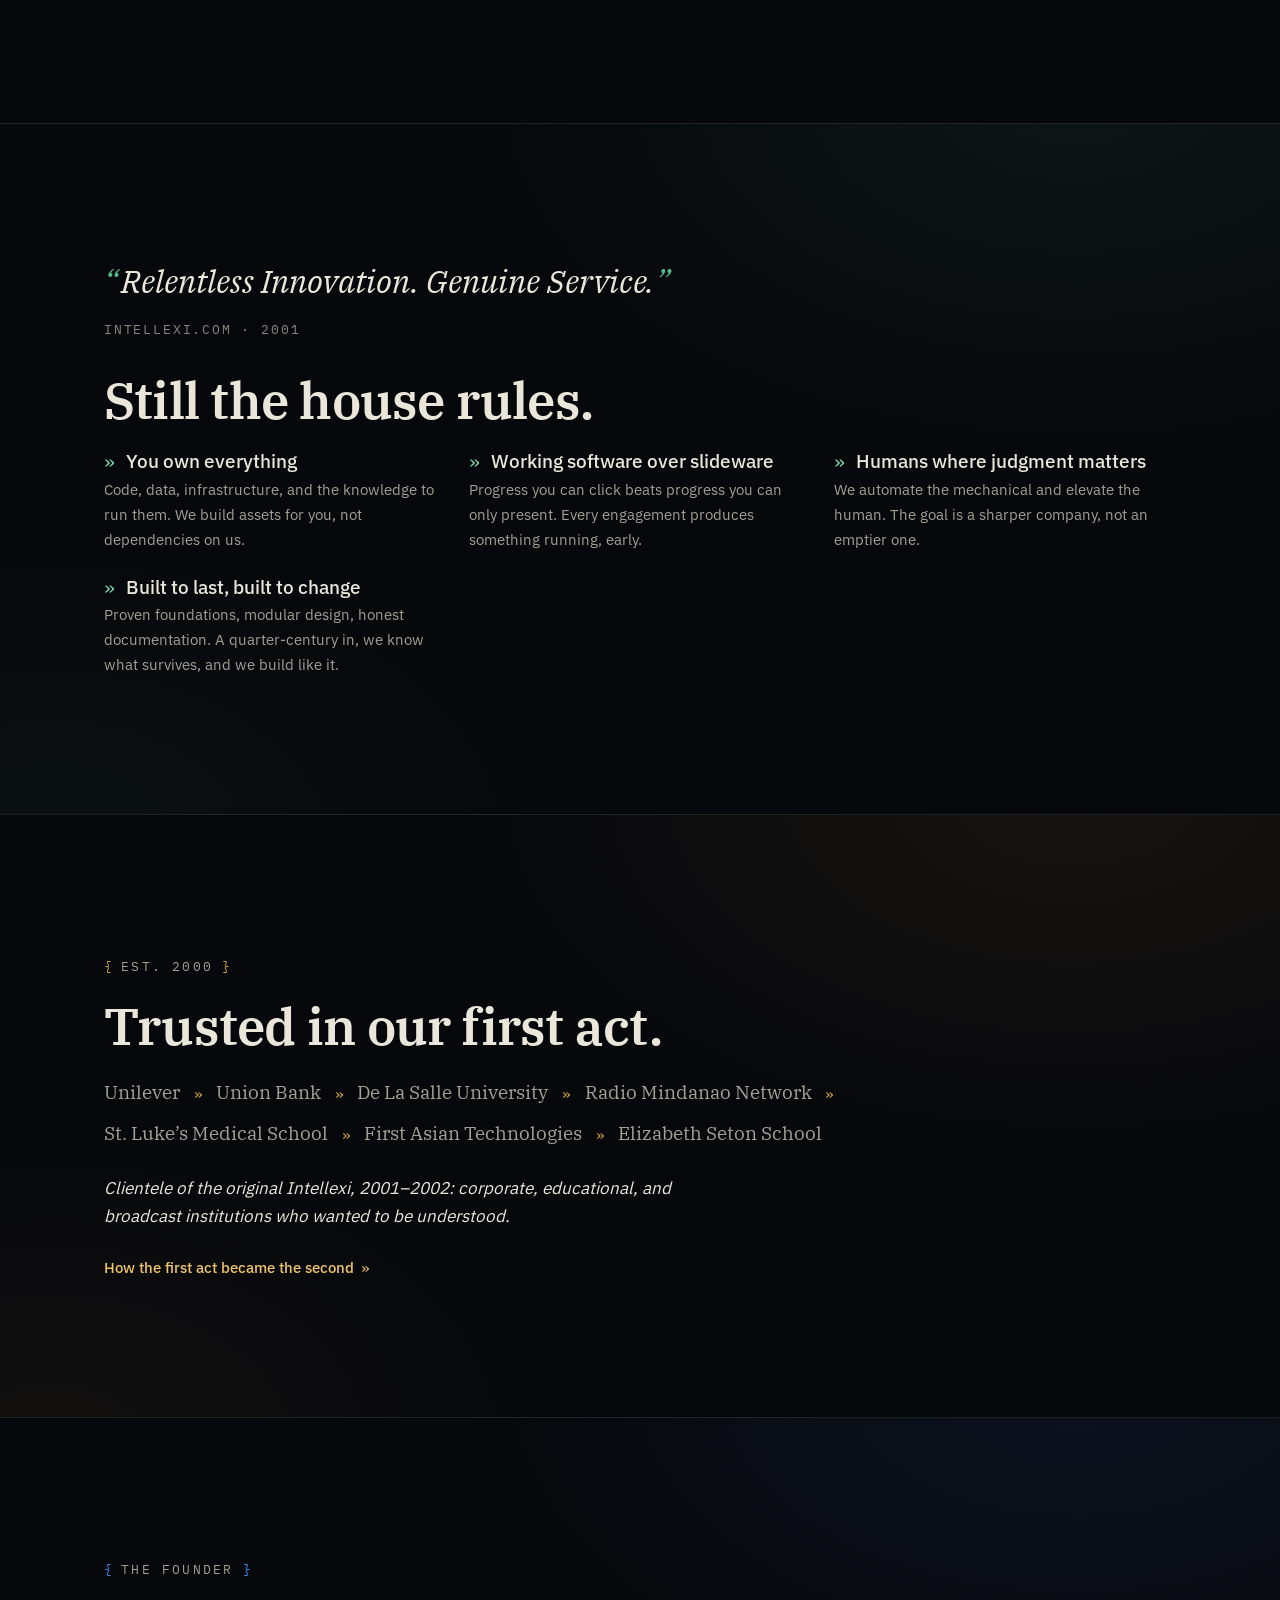
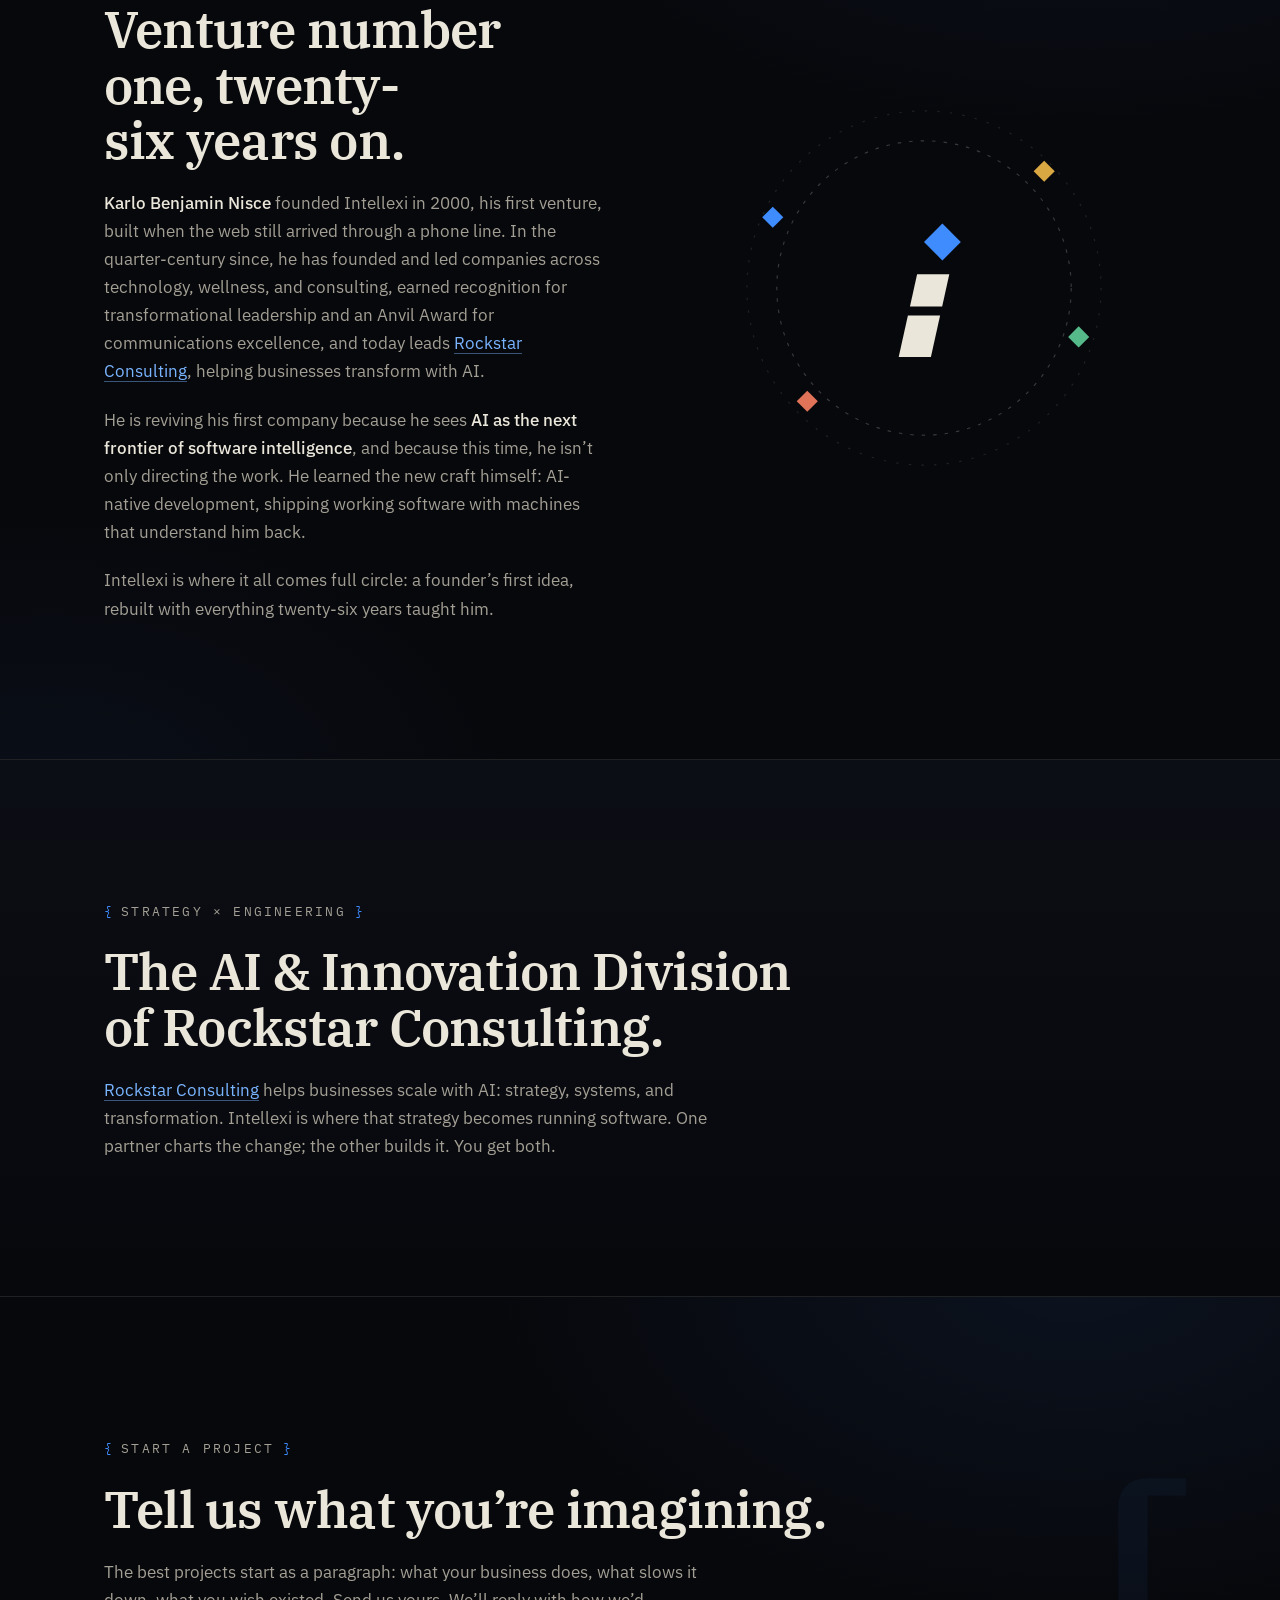
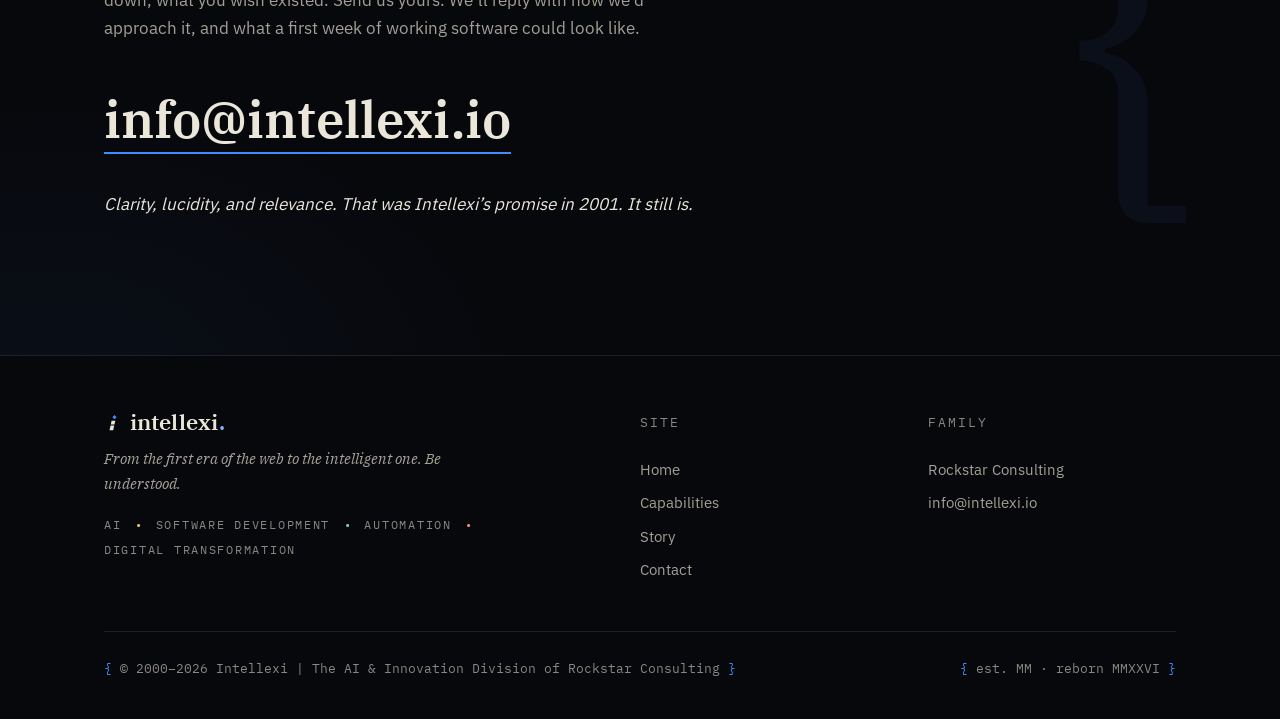
==== commit 13d98cb7: "Founder photo slot, user-approved founder copy, sitewide em dash removal - Founder section now rende" ====
--- a/index.html
+++ b/index.html
@@ -3,11 +3,11 @@
 <head>
   <meta charset="utf-8">
   <meta name="viewport" content="width=device-width, initial-scale=1">
-  <title>Intellexi — Be Understood. AI Automation &amp; Custom Software Studio</title>
-  <meta name="description" content="Intellexi is an AI automation and custom software studio — the AI &amp; Innovation Division of Rockstar Consulting. Est. 2000 as a multimedia company, reborn to turn ideas into intelligent software.">
+  <title>Intellexi | Be Understood. AI Automation &amp; Custom Software Studio</title>
+  <meta name="description" content="Intellexi is the AI &amp; Innovation Division of Rockstar Consulting: AI automation and custom software. Est. 2000 as a multimedia company, reborn to turn ideas into intelligent software.">
   <meta name="theme-color" content="#07080c">
-  <meta property="og:title" content="Intellexi — Be Understood.">
-  <meta property="og:description" content="AI automation and custom software studio. Est. 2000, reborn for the intelligent era. The AI &amp; Innovation Division of Rockstar Consulting.">
+  <meta property="og:title" content="Intellexi | Be Understood.">
+  <meta property="og:description" content="AI automation and custom software. Est. 2000, reborn for the intelligent era. The AI &amp; Innovation Division of Rockstar Consulting.">
   <meta property="og:type" content="website">
   <meta property="og:image" content="https://intellexi.io/assets/img/og.png">
   <meta property="og:image:width" content="1200">
@@ -24,7 +24,7 @@
 
   <header class="site-header">
     <div class="container site-header__inner">
-      <a class="brand" href="./" aria-label="Intellexi — home">
+      <a class="brand" href="./" aria-label="Intellexi home">
         <svg class="brand-mark" viewBox="0 0 64 64" aria-hidden="true"><polygon points="40,4 48,12 40,20 32,12" fill="#3f8cff"/><polygon points="29,26 43,26 39.9,40 25.9,40" fill="currentColor"/><polygon points="25,44 39,44 35,62 21,62" fill="currentColor"/></svg>
         <span>intellexi<span class="brand-dot">.</span></span>
       </a>
@@ -60,7 +60,7 @@
           <span class="defn-sense">&nbsp;&ldquo;I have understood.&rdquo;</span>
         </p>
         <h1 class="display reveal" style="--reveal-delay:.14s" data-decode>Be understood.</h1>
-        <p class="lede reveal" style="--reveal-delay:.2s">In 2000, Intellexi helped companies be understood by people. Today, we build the systems that understand you back — <strong>AI automation, custom software, and intelligent products</strong> that transform how your business works.</p>
+        <p class="lede reveal" style="--reveal-delay:.2s">In 2000, Intellexi helped companies be understood by people. Today, we build the systems that understand you back: <strong>AI automation, custom software, and intelligent products</strong> that transform how your business works.</p>
         <div class="hero-cta reveal" style="--reveal-delay:.26s">
           <a class="btn btn--solid" href="#contact">Start a project <span class="chev">&#187;</span></a>
           <a class="btn btn--ghost" href="story/">Our story <span class="chev">&#187;</span></a>
@@ -68,7 +68,7 @@
       </div>
     </section>
 
-    <!-- Heritage marquee: decorative — every fact in it appears in real content below -->
+    <!-- Heritage marquee: decorative; every fact in it appears in real content below -->
     <div class="marquee" aria-hidden="true">
       <div class="marquee__track">
         <div class="marquee__group">
@@ -85,7 +85,7 @@
           <span class="tok--serif tok">&ldquo;Relentless Innovation. Genuine Service.&rdquo;</span>
           <span class="tok">Macromedia Flash 5 &#183; 800&#215;600 &#183; 300MHz</span>
           <span class="tok tok--coral">&#187;</span>
-          <span class="tok--serif tok">intellexi &mdash; &ldquo;I have understood.&rdquo;</span>
+          <span class="tok--serif tok">intellexi &#183; &ldquo;I have understood.&rdquo;</span>
           <span class="tok tok--blue">{ reborn 2026 }</span>
           <span class="tok tok--gold">&#187;</span>
         </div>
@@ -103,7 +103,7 @@
           <span class="tok--serif tok">&ldquo;Relentless Innovation. Genuine Service.&rdquo;</span>
           <span class="tok">Macromedia Flash 5 &#183; 800&#215;600 &#183; 300MHz</span>
           <span class="tok tok--coral">&#187;</span>
-          <span class="tok--serif tok">intellexi &mdash; &ldquo;I have understood.&rdquo;</span>
+          <span class="tok--serif tok">intellexi &#183; &ldquo;I have understood.&rdquo;</span>
           <span class="tok tok--blue">{ reborn 2026 }</span>
           <span class="tok tok--gold">&#187;</span>
         </div>
@@ -151,8 +151,8 @@
         </figure>
         <div class="grid-2">
           <div class="prose reveal">
-            <p>Intellexi began in the first era of the web — a multimedia and communications studio with one promise: <strong>get your message across.</strong> The tools were CD-ROMs and Flash. The craft was making technology speak human.</p>
-            <p>The tools changed. The craft didn&rsquo;t. Today Intellexi is the AI &amp; Innovation Division of <a href="https://www.rockstar.one/" rel="noopener">Rockstar Consulting</a>, applying that same craft to a bigger promise: software that understands your business — and transforms it.</p>
+            <p>Intellexi began in the first era of the web as a multimedia and communications studio with one promise: <strong>get your message across.</strong> The tools were CD-ROMs and Flash. The craft was making technology speak human.</p>
+            <p>The tools changed. The craft didn&rsquo;t. Today Intellexi is the AI &amp; Innovation Division of <a href="https://www.rockstar.one/" rel="noopener">Rockstar Consulting</a>, applying that same craft to a bigger promise: software that understands your business, then transforms it.</p>
           </div>
           <div class="prose reveal" style="--reveal-delay:.1s">
             <p><strong>We don&rsquo;t sell programming. We sell what your company becomes with it:</strong> workflows that run themselves, tools shaped to the way you actually work, products that ship in weeks instead of quarters, and decisions made with machines that finally understand the question.</p>
@@ -173,7 +173,7 @@
             <svg class="card-icon" viewBox="0 0 48 48" fill="none" aria-hidden="true"><line x1="14" y1="24" x2="18" y2="24" stroke="currentColor" stroke-width="1.6"/><line x1="30" y1="24" x2="34" y2="24" stroke="currentColor" stroke-width="1.6"/><rect x="5" y="19" width="10" height="10" transform="rotate(45 10 24)" stroke="currentColor" stroke-width="1.6"/><rect x="17" y="17" width="14" height="14" transform="rotate(45 24 24)" stroke="currentColor" stroke-width="1.6"/><rect x="33" y="19" width="10" height="10" transform="rotate(45 38 24)" fill="currentColor"/></svg>
             <h3>AI Automation</h3>
             <span class="card-tag">Workflows that run themselves.</span>
-            <p>We find the work that shouldn&rsquo;t need people — reporting, approvals, document flows, handoffs — and build AI systems that do it reliably, with humans in the loop exactly where judgment matters.</p>
+            <p>We find the work that shouldn&rsquo;t need people: reporting, approvals, document flows, handoffs. Then we build AI systems that do it reliably, with humans in the loop exactly where judgment matters.</p>
             <ul>
               <li>Intelligent workflow &amp; back-office automation</li>
               <li>AI agents integrated with your existing systems</li>
@@ -185,7 +185,7 @@
             <svg class="card-icon" viewBox="0 0 48 48" fill="none" aria-hidden="true"><polyline points="16,6 10,12 10,19 5,24 10,29 10,36 16,42" stroke="currentColor" stroke-width="1.6"/><polyline points="32,6 38,12 38,19 43,24 38,29 38,36 32,42" stroke="currentColor" stroke-width="1.6"/><rect x="19" y="19" width="10" height="10" transform="rotate(45 24 24)" fill="currentColor"/></svg>
             <h3>Custom Software</h3>
             <span class="card-tag">Systems shaped to your business.</span>
-            <p>Internal tools, customer platforms, integrations — engineered to fit how your company actually operates, not how a vendor thinks it should. Built to be owned, maintained, and extended.</p>
+            <p>Internal tools, customer platforms, and integrations, engineered to fit how your company actually operates. Not how a vendor thinks it should. Built to be owned, maintained, and extended.</p>
             <ul>
               <li>Internal tools &amp; operational platforms</li>
               <li>Customer portals &amp; digital products</li>
@@ -197,7 +197,7 @@
             <svg class="card-icon" viewBox="0 0 48 48" fill="none" aria-hidden="true"><polygon points="8,40 22,40 19,33 5,33" stroke="currentColor" stroke-width="1.6"/><polygon points="16,28 30,28 27,21 13,21" stroke="currentColor" stroke-width="1.6"/><polygon points="24,16 38,16 35,9 21,9" fill="currentColor"/></svg>
             <h3>Product Studio</h3>
             <span class="card-tag">From a sentence to a shipped product.</span>
-            <p>Bring us an idea and leave with a product: strategy, design, architecture, build, and launch under one roof — the full application factory, run with studio-level care.</p>
+            <p>Bring us an idea and leave with a product: strategy, design, architecture, build, and launch under one roof. The full application factory, run with studio-level care.</p>
             <ul>
               <li>Product strategy &amp; design</li>
               <li>MVPs and v1 launches</li>
@@ -209,7 +209,7 @@
             <svg class="card-icon" viewBox="0 0 48 48" fill="none" aria-hidden="true"><polyline points="6,10 20,24 6,38" stroke="currentColor" stroke-width="2"/><polyline points="18,10 32,24 18,38" stroke="currentColor" stroke-width="2" opacity="0.65"/><polyline points="30,10 44,24 30,38" stroke="currentColor" stroke-width="2" opacity="0.35"/></svg>
             <h3>AI-Native Delivery</h3>
             <span class="card-tag">Working software in days, not quarters.</span>
-            <p>Our production line is AI-accelerated end to end — what the industry calls vibe coding, disciplined into an engineering practice. You see real, working software while others are still writing specifications.</p>
+            <p>Our production line is AI-accelerated end to end. The industry calls it vibe coding; we discipline it into an engineering practice. You see real, working software while others are still writing specifications.</p>
             <ul>
               <li>Rapid prototypes you can touch in week one</li>
               <li>AI-assisted engineering with production rigor</li>
@@ -224,7 +224,7 @@
     <section class="section band" aria-label="Manifesto">
       <div class="container">
         <blockquote class="epigraph reveal"><span class="epigraph-text">Engaging. Inspiring. Moving. Multimedia.</span>
-          <span class="epigraph-cite">intellexi.com &mdash; 2001</span>
+          <span class="epigraph-cite">intellexi.com &#183; 2001</span>
         </blockquote>
         <h2 class="reveal" style="margin-top:2.2rem">The medium changed. The mission didn&rsquo;t.<br>We make technology that moves businesses.</h2>
       </div>
@@ -247,7 +247,7 @@
             <span class="step-num">{ 02 }</span>
             <div>
               <h3>Prototype</h3>
-              <p>Working software in the first week — not a deck about it. AI-native development means you react to something real, and the idea sharpens while it&rsquo;s still cheap to change.</p>
+              <p>Working software in the first week, not a deck about it. AI-native development means you react to something real, and the idea sharpens while it&rsquo;s still cheap to change.</p>
             </div>
           </div>
           <div class="step">
@@ -261,7 +261,7 @@
             <span class="step-num">{ 04 }</span>
             <div>
               <h3>Evolve</h3>
-              <p>Launch is the midpoint, not the finish. We instrument what we ship, learn from how it&rsquo;s used, and keep improving it — systems that get smarter the longer they run.</p>
+              <p>Launch is the midpoint, not the finish. We instrument what we ship, learn from how it&rsquo;s used, and keep improving it. The systems get smarter the longer they run.</p>
             </div>
           </div>
         </div>
@@ -272,7 +272,7 @@
     <section class="section wash tint-green" aria-labelledby="principles-title">
       <div class="container">
         <blockquote class="epigraph reveal"><span class="epigraph-text">Relentless Innovation. Genuine Service.</span>
-          <span class="epigraph-cite">intellexi.com &mdash; 2001</span>
+          <span class="epigraph-cite">intellexi.com &#183; 2001</span>
         </blockquote>
         <h2 id="principles-title" class="reveal" style="margin-top:2.2rem">Still the house rules.</h2>
         <ul class="principles">
@@ -290,7 +290,7 @@
           </li>
           <li class="reveal" style="--reveal-delay:.21s">
             <h3>Built to last, built to change</h3>
-            <p>Proven foundations, modular design, honest documentation. A quarter-century in, we know what survives — and we build like it.</p>
+            <p>Proven foundations, modular design, honest documentation. A quarter-century in, we know what survives, and we build like it.</p>
           </li>
         </ul>
       </div>
@@ -310,7 +310,7 @@
           <span>First Asian Technologies</span><span class="sep">&#187;</span>
           <span>Elizabeth Seton School</span>
         </p>
-        <p class="prose reveal" style="margin-top:1.6rem"><em>Clientele of the original Intellexi, 2001&ndash;2002 — corporate, educational, and broadcast institutions who wanted to be understood.</em></p>
+        <p class="prose reveal" style="margin-top:1.6rem"><em>Clientele of the original Intellexi, 2001&ndash;2002: corporate, educational, and broadcast institutions who wanted to be understood.</em></p>
         <p class="reveal" style="margin-top:1.4rem"><a class="link-arrow" href="story/">How the first act became the second <span class="chev">&#187;</span></a></p>
       </div>
     </section>
@@ -323,18 +323,16 @@
             <p class="kicker reveal">The founder</p>
             <h2 id="founder-title" class="reveal">Venture number one, twenty-six years on.</h2>
             <div class="prose reveal">
-              <p><strong>Karlo Benjamin Nisce</strong> founded Intellexi in 2000 — his first venture, built when the web still arrived through a phone line. In the quarter-century since, he has founded and led companies across technology, wellness, and consulting, earned national recognition for transformational leadership, and today leads <a href="https://www.rockstar.one/" rel="noopener">Rockstar Consulting</a>, helping businesses transform with AI.</p>
-              <p>He is reviving his first company because he sees <strong>AI as the next frontier of software intelligence</strong> — and because this time, he isn&rsquo;t only directing the work. He learned the new craft himself: AI-native development — vibe coding — shipping working software with machines that understand him back.</p>
+              <p><strong>Karlo Benjamin Nisce</strong> founded Intellexi in 2000, his first venture, built when the web still arrived through a phone line. In the quarter-century since, he has founded and led companies across technology, wellness, and consulting, earned recognition for transformational leadership and an Anvil Award for communications excellence, and today leads <a href="https://www.rockstar.one/" rel="noopener">Rockstar Consulting</a>, helping businesses transform with AI.</p>
+              <p>He is reviving his first company because he sees <strong>AI as the next frontier of software intelligence</strong>, and because this time, he isn&rsquo;t only directing the work. He learned the new craft himself: AI-native development, shipping working software with machines that understand him back.</p>
               <p>Intellexi is where it all comes full circle: a founder&rsquo;s first idea, rebuilt with everything twenty-six years taught him.</p>
             </div>
           </div>
-          <div class="founder-figure reveal" style="--reveal-delay:.1s" aria-hidden="true">
-            <svg viewBox="0 0 320 320" fill="none">
-              <circle cx="160" cy="160" r="118" stroke="var(--line-strong)" stroke-width="1" stroke-dasharray="3 7"/>
-              <circle cx="160" cy="160" r="150" stroke="var(--line)" stroke-width="1" stroke-dasharray="2 9"/>
-              <text x="26" y="178" font-family="IBM Plex Serif, serif" font-size="64" fill="var(--text-faint)" opacity="0.4">{</text>
-              <text x="272" y="178" font-family="IBM Plex Serif, serif" font-size="64" fill="var(--text-faint)" opacity="0.4">}</text>
-              <g transform="translate(64,64) scale(3)">
+          <div class="founder-photo reveal" style="--reveal-delay:.1s">
+            <svg class="founder-orbit" viewBox="0 0 320 320" fill="none" aria-hidden="true">
+              <circle cx="160" cy="160" r="128" stroke="var(--line-strong)" stroke-width="1" stroke-dasharray="3 7"/>
+              <circle cx="160" cy="160" r="154" stroke="var(--line)" stroke-width="1" stroke-dasharray="2 9"/>
+              <g transform="translate(96,96) scale(2)">
                 <polygon points="40,4 48,12 40,20 32,12" fill="var(--blue)"/>
                 <polygon points="29,26 43,26 39.9,40 25.9,40" fill="var(--text)"/>
                 <polygon points="25,44 39,44 35,62 21,62" fill="var(--text)"/>
@@ -344,6 +342,7 @@
               <rect x="52" y="252" width="13" height="13" transform="rotate(45 58.5 258.5)" fill="var(--coral)"/>
               <rect x="22" y="92" width="13" height="13" transform="rotate(45 28.5 98.5)" fill="var(--blue)"/>
             </svg>
+            <img src="assets/img/karlo-nisce.jpg" alt="Karlo Benjamin Nisce, founder of Intellexi" width="720" height="720" loading="lazy" onerror="this.closest('.founder-photo').classList.add('is-missing')">
           </div>
         </div>
       </div>
@@ -355,7 +354,7 @@
         <p class="kicker reveal">Strategy &#215; Engineering</p>
         <h2 id="rockstar-title" class="reveal">The AI &amp; Innovation Division of Rockstar Consulting.</h2>
         <div class="prose reveal">
-          <p><a href="https://www.rockstar.one/" rel="noopener">Rockstar Consulting</a> helps businesses scale with AI — strategy, systems, and transformation. Intellexi is where that strategy becomes running software. One partner charts the change; the other builds it. You get both.</p>
+          <p><a href="https://www.rockstar.one/" rel="noopener">Rockstar Consulting</a> helps businesses scale with AI: strategy, systems, and transformation. Intellexi is where that strategy becomes running software. One partner charts the change; the other builds it. You get both.</p>
         </div>
       </div>
     </section>
@@ -366,10 +365,10 @@
         <p class="kicker reveal">Start a project</p>
         <h2 id="contact-title" class="reveal">Tell us what you&rsquo;re imagining.</h2>
         <div class="prose reveal">
-          <p>The best projects start as a paragraph: what your business does, what slows it down, what you wish existed. Send us yours — we&rsquo;ll reply with how we&rsquo;d approach it, and what a first week of working software could look like.</p>
+          <p>The best projects start as a paragraph: what your business does, what slows it down, what you wish existed. Send us yours. We&rsquo;ll reply with how we&rsquo;d approach it, and what a first week of working software could look like.</p>
         </div>
         <p class="reveal" style="margin-top:2.2rem"><a class="contact-email" href="mailto:info@intellexi.io">info@intellexi.io</a></p>
-        <p class="prose reveal" style="margin-top:1.8rem"><em>Clarity, lucidity, and relevance — that was Intellexi&rsquo;s promise in 2001. It still is.</em></p>
+        <p class="prose reveal" style="margin-top:1.8rem"><em>Clarity, lucidity, and relevance. That was Intellexi&rsquo;s promise in 2001. It still is.</em></p>
       </div>
     </section>
   </main>
@@ -378,7 +377,7 @@
     <div class="container">
       <div class="site-footer__grid">
         <div>
-          <a class="brand" href="./" aria-label="Intellexi — home">
+          <a class="brand" href="./" aria-label="Intellexi home">
             <svg class="brand-mark" viewBox="0 0 64 64" aria-hidden="true"><polygon points="40,4 48,12 40,20 32,12" fill="#3f8cff"/><polygon points="29,26 43,26 39.9,40 25.9,40" fill="currentColor"/><polygon points="25,44 39,44 35,62 21,62" fill="currentColor"/></svg>
             <span>intellexi<span class="brand-dot">.</span></span>
           </a>
@@ -419,7 +418,7 @@
       "@type": "Person",
       "name": "Karlo Benjamin Nisce"
     },
-    "description": "AI automation and custom software studio — the AI & Innovation Division of Rockstar Consulting. AI, software development, automation, and digital transformation.",
+    "description": "The AI & Innovation Division of Rockstar Consulting: AI, software development, automation, and digital transformation.",
     "parentOrganization": {
       "@type": "Organization",
       "name": "Rockstar Consulting",
--- a/assets/css/main.css
+++ b/assets/css/main.css
@@ -505,17 +505,35 @@
   color: var(--text-faint);
 }
 
-/* Founder portrait figure — the mark, orbited by the four practices */
-.founder-figure {
-  display: flex;
-  justify-content: center;
-}
-.founder-figure svg {
-  width: min(100%, 21rem);
-  height: auto;
+/* Founder portrait — the photo inside the orbit of the four practices.
+   If the photo file is missing, the orbit's center mark shows instead. */
+.founder-photo {
+  position: relative;
+  width: min(100%, 23rem);
+  aspect-ratio: 1;
+  margin-inline: auto;
+}
+.founder-photo .founder-orbit {
+  position: absolute;
+  inset: 0;
+  width: 100%;
+  height: 100%;
+}
+.founder-photo img {
+  position: absolute;
+  inset: 13%;
+  width: 74%;
+  height: 74%;
+  object-fit: cover;
+  border-radius: 50%;
+  box-shadow: 0 0 0 1px var(--line-strong), 0 18px 50px rgba(0, 0, 0, 0.45);
+  background: var(--ink-2);
+}
+.founder-photo.is-missing img {
+  display: none;
 }
 @media (prefers-reduced-motion: no-preference) {
-  .founder-figure svg {
+  .founder-photo {
     animation: founder-drift 9s ease-in-out infinite;
   }
   @keyframes founder-drift {
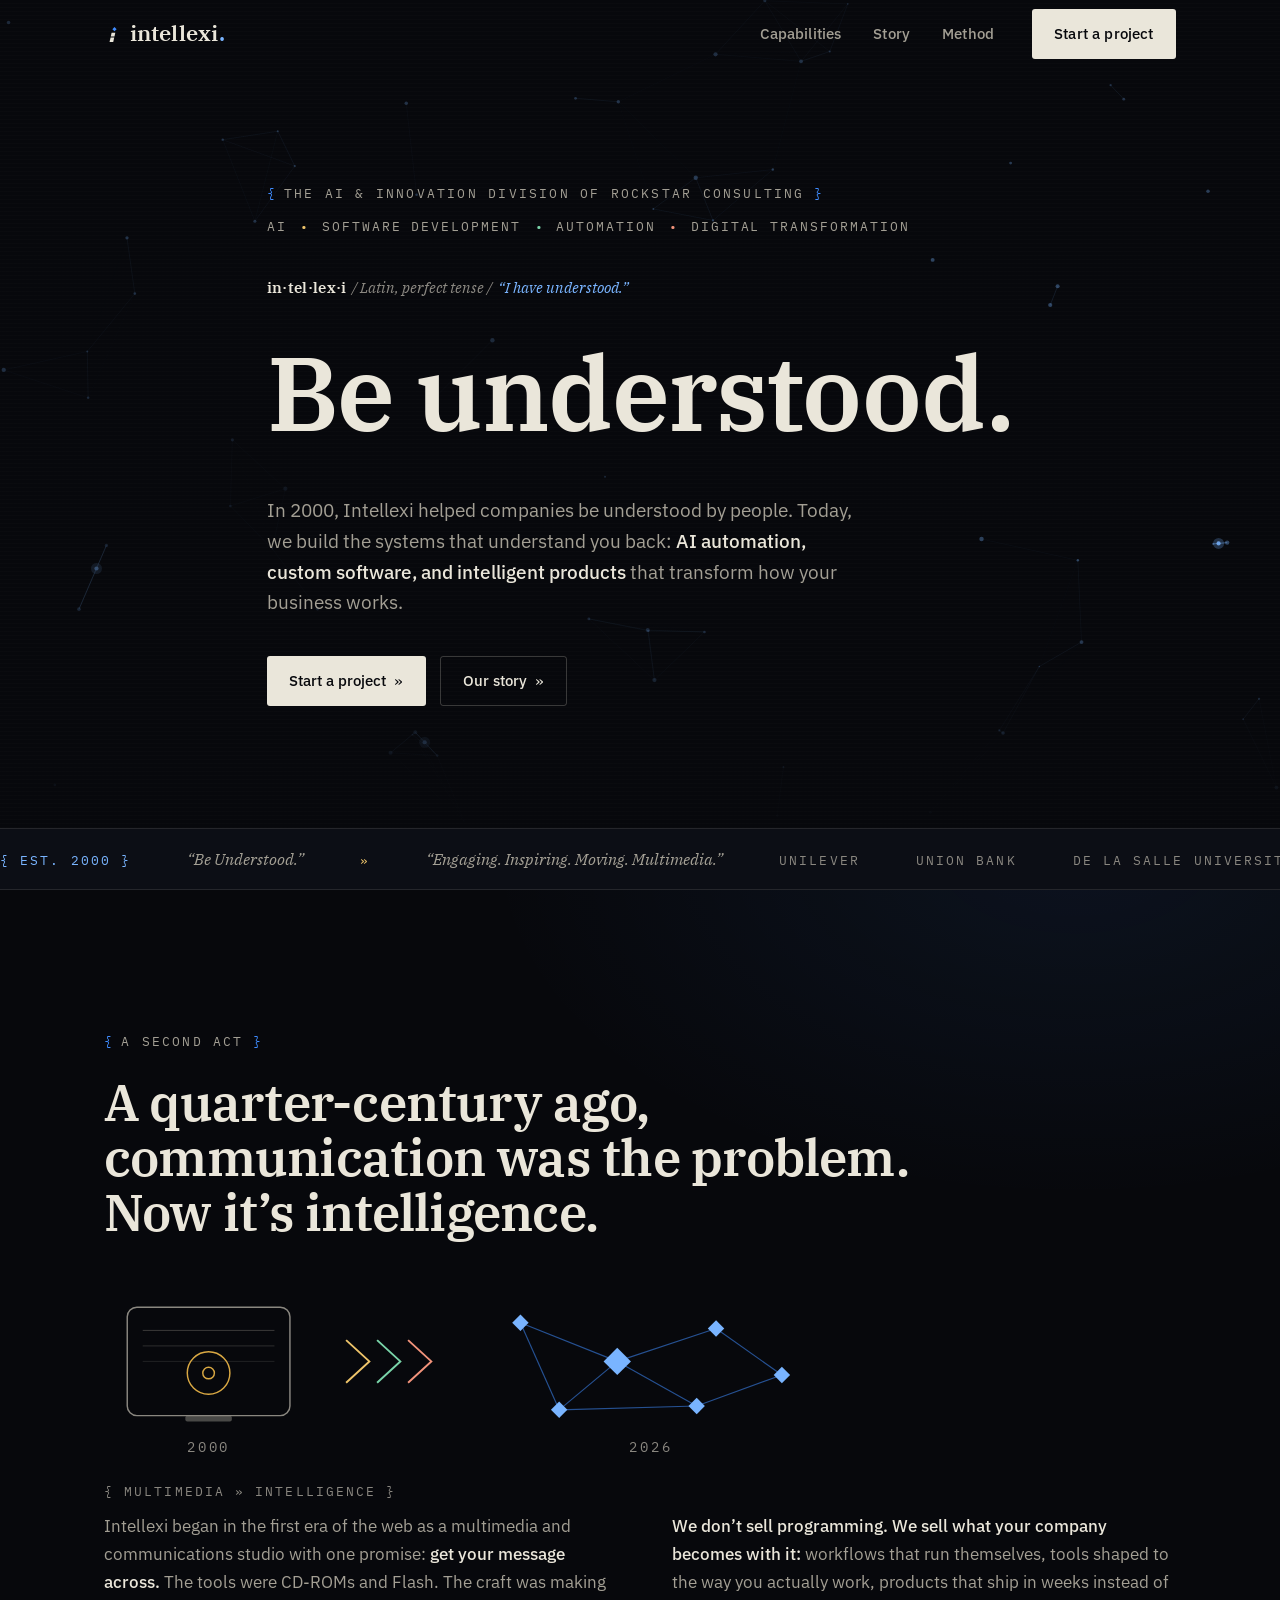
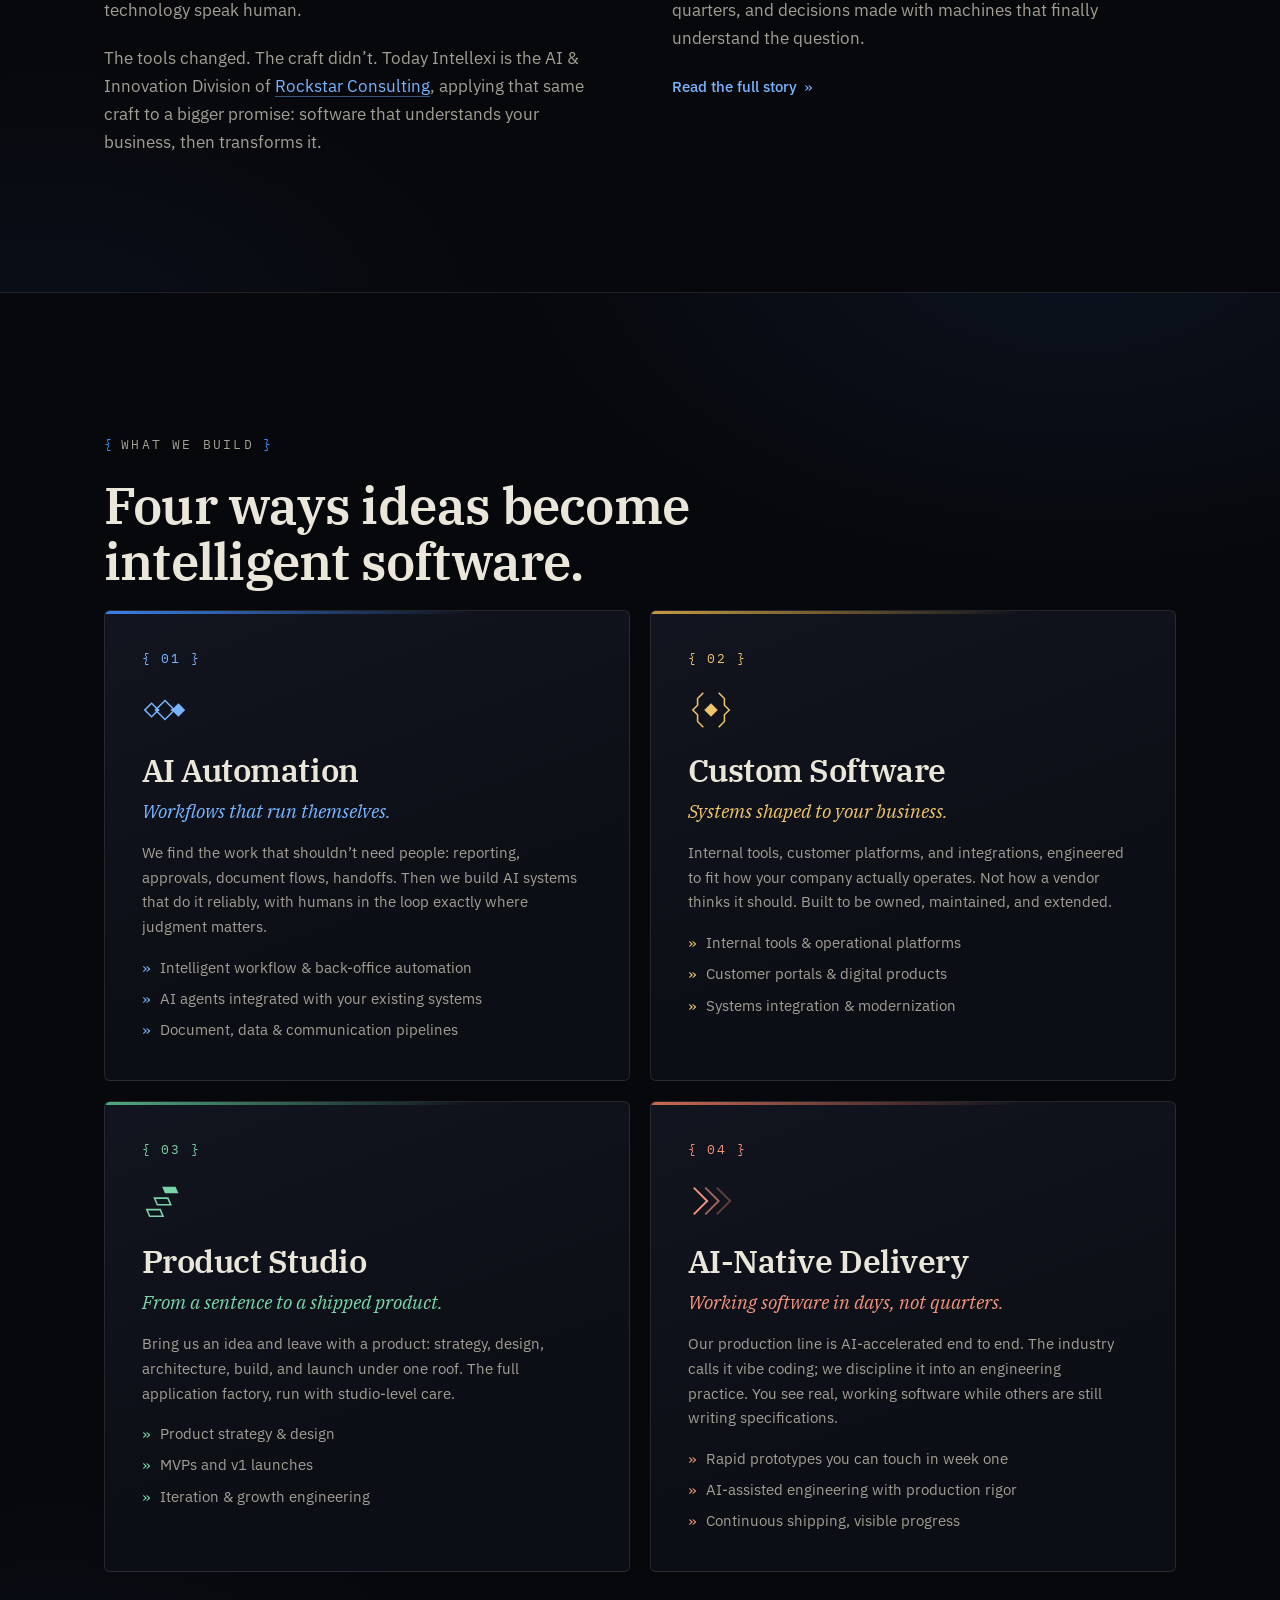
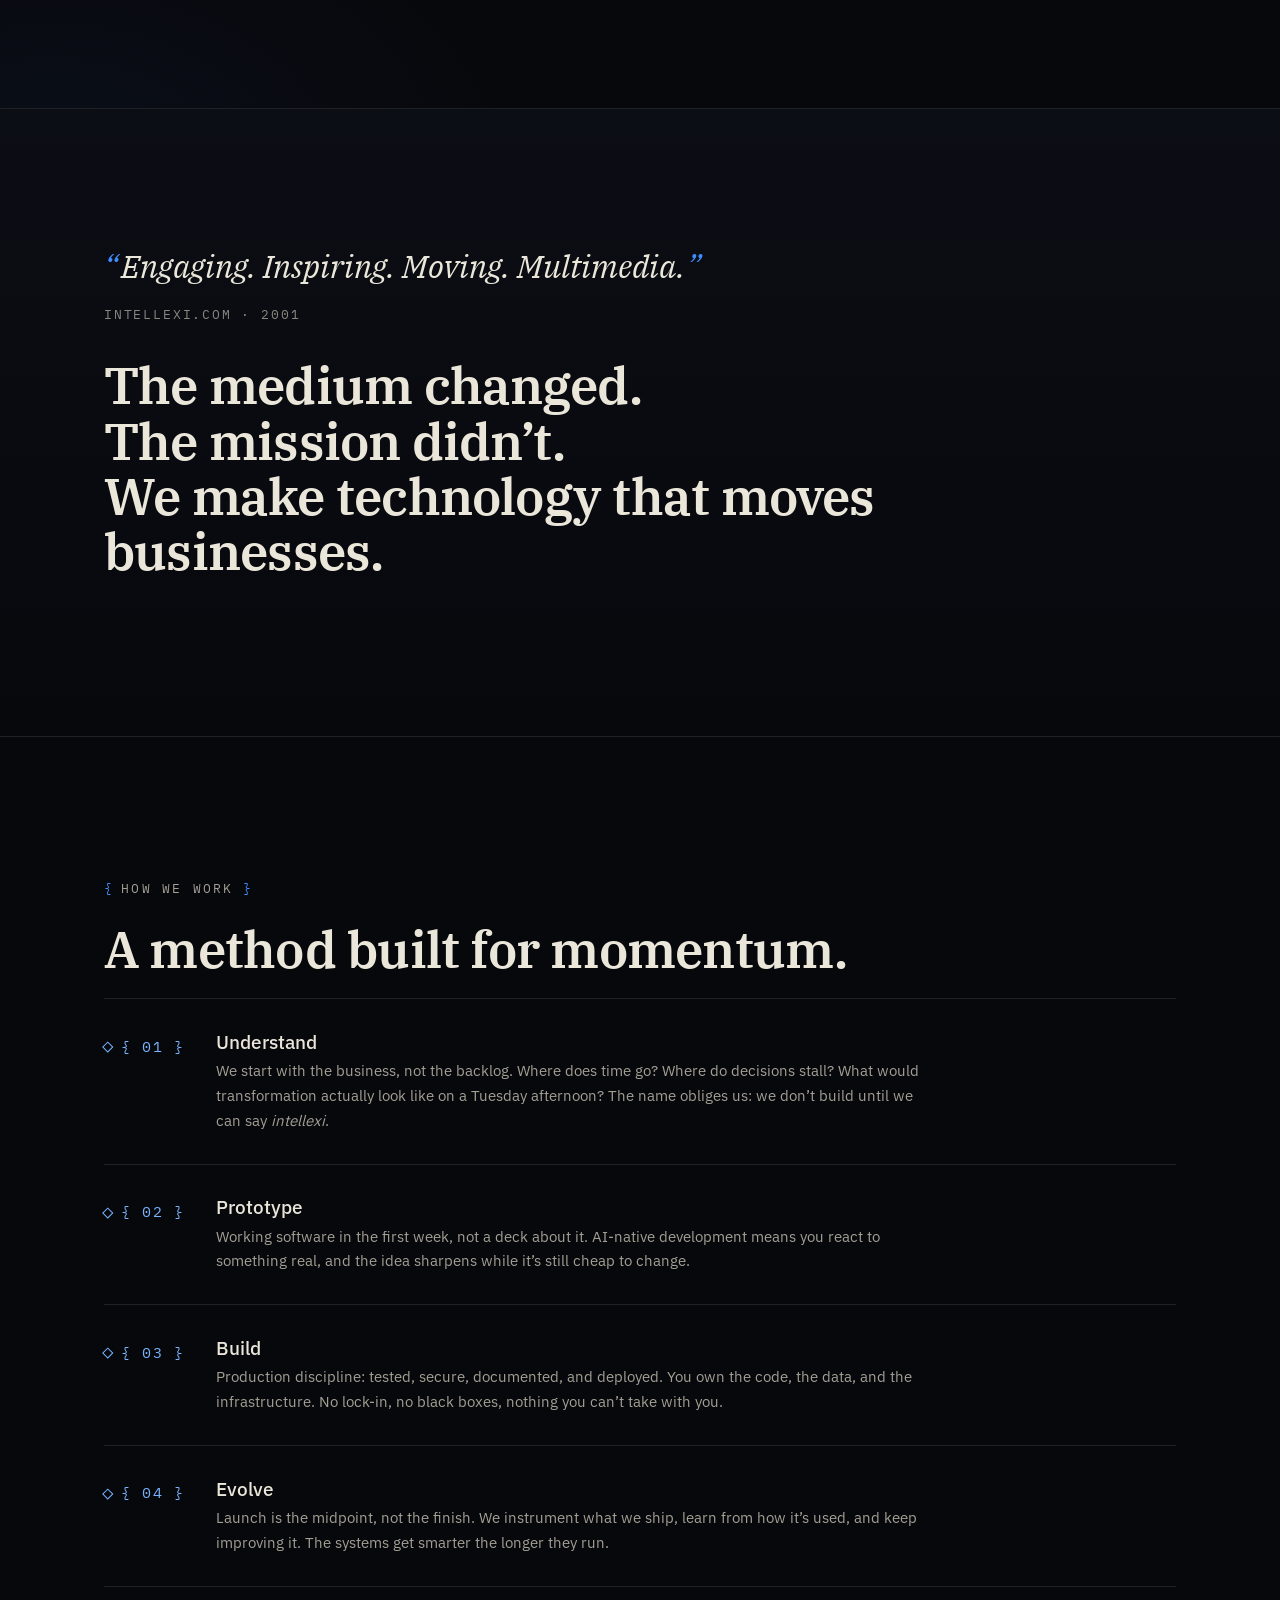
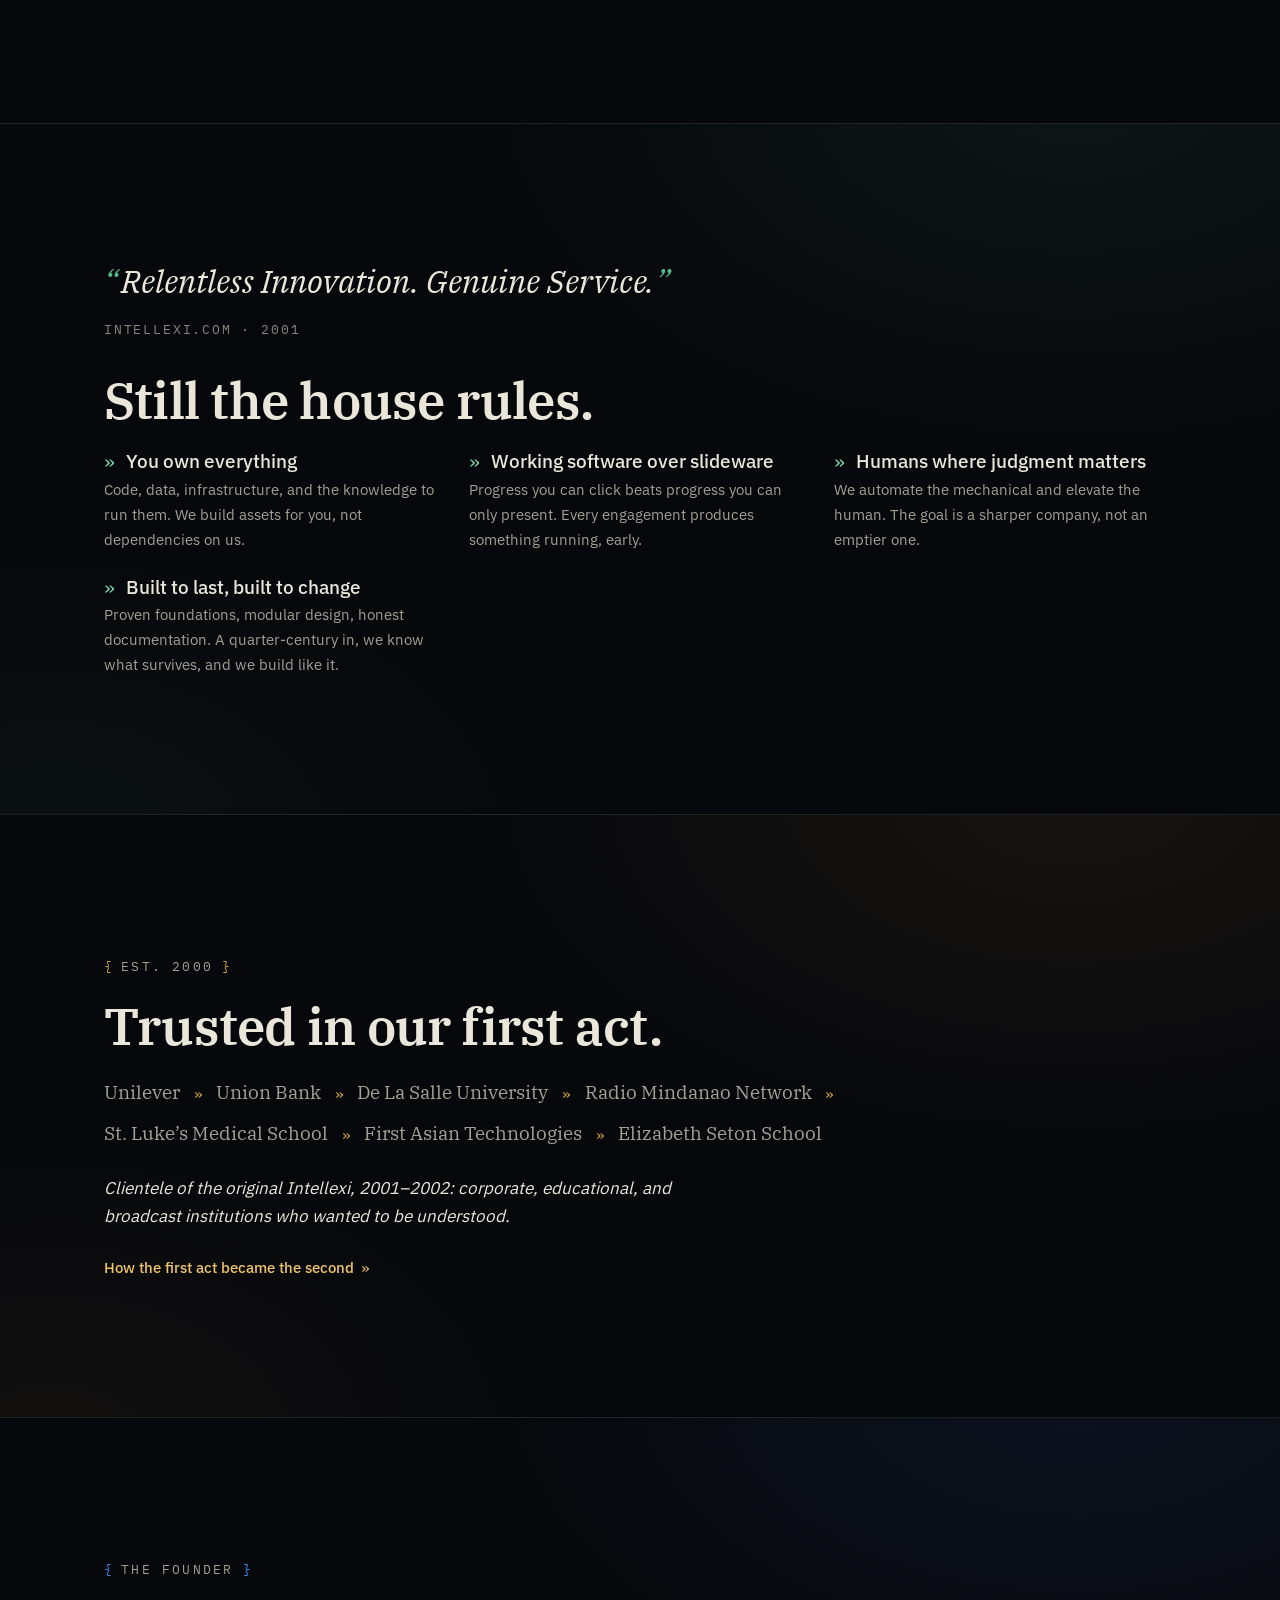
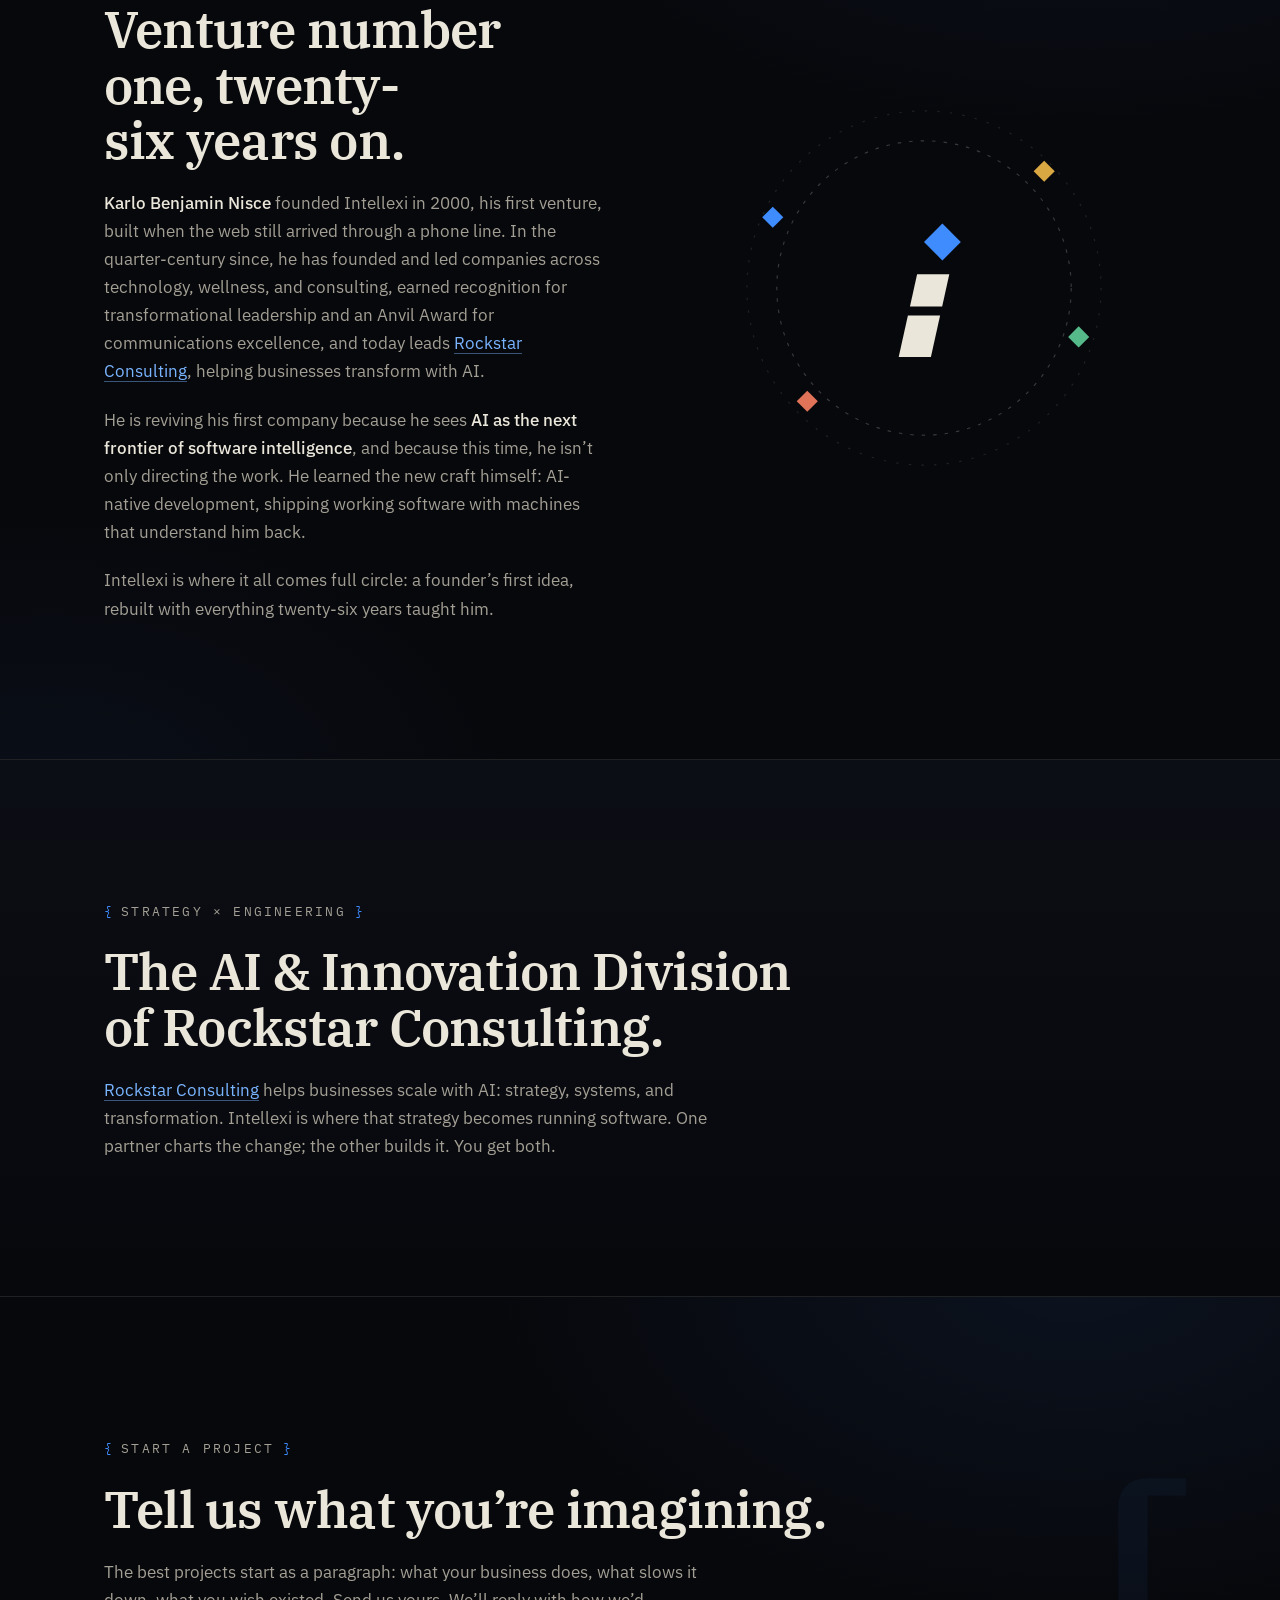
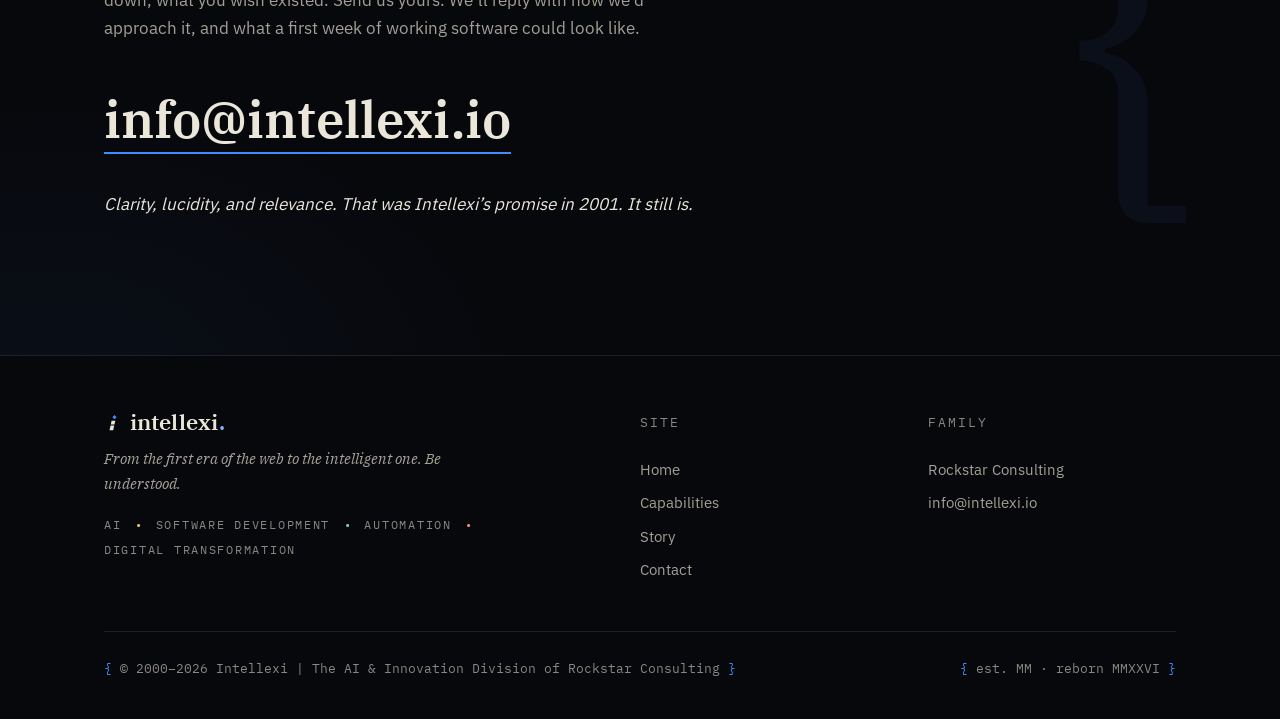
==== commit 554481b1: "Search engine optimization pass - Canonical URLs and og:url/og:site_name/og:locale/og:image:alt on a" ====
--- a/index.html
+++ b/index.html
@@ -9,7 +9,12 @@
   <meta property="og:title" content="Intellexi | Be Understood.">
   <meta property="og:description" content="AI automation and custom software. Est. 2000, reborn for the intelligent era. The AI &amp; Innovation Division of Rockstar Consulting.">
   <meta property="og:type" content="website">
+  <meta property="og:url" content="https://intellexi.io/">
+  <meta property="og:site_name" content="Intellexi">
+  <meta property="og:locale" content="en_PH">
   <meta property="og:image" content="https://intellexi.io/assets/img/og.png">
+  <meta property="og:image:alt" content="Intellexi: Be understood. The AI and Innovation Division of Rockstar Consulting.">
+  <link rel="canonical" href="https://intellexi.io/">
   <meta property="og:image:width" content="1200">
   <meta property="og:image:height" content="630">
   <meta name="twitter:card" content="summary_large_image">
@@ -423,7 +428,22 @@
       "@type": "Organization",
       "name": "Rockstar Consulting",
       "url": "https://www.rockstar.one/"
-    }
+    },
+    "image": "https://intellexi.io/assets/img/og.png",
+    "address": {
+      "@type": "PostalAddress",
+      "addressCountry": "PH"
+    },
+    "knowsAbout": ["AI automation", "custom software development", "AI-native development", "digital transformation", "internal tools", "workflow automation"]
+  }
+  </script>
+  <script type="application/ld+json">
+  {
+    "@context": "https://schema.org",
+    "@type": "WebSite",
+    "name": "Intellexi",
+    "alternateName": "Intellexi: The AI & Innovation Division of Rockstar Consulting",
+    "url": "https://intellexi.io/"
   }
   </script>
   <script src="assets/js/main.js" defer></script>
